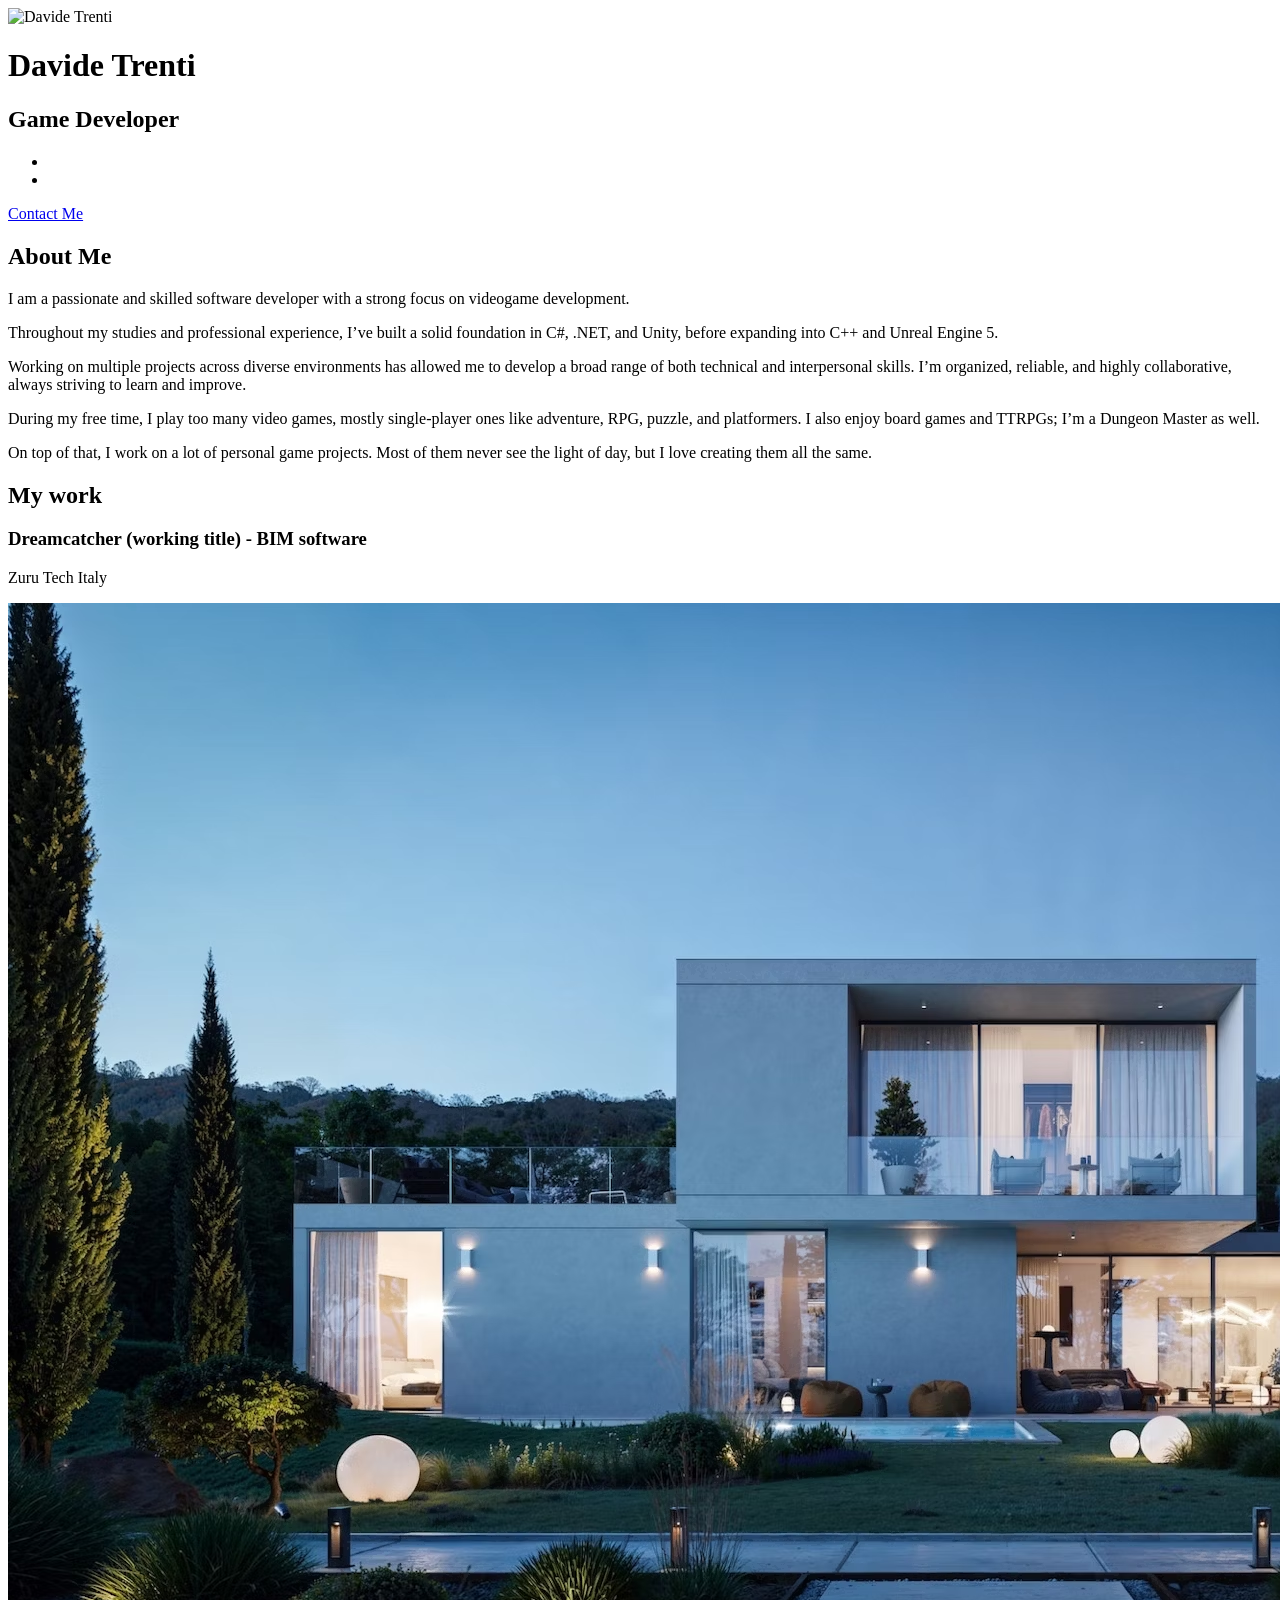
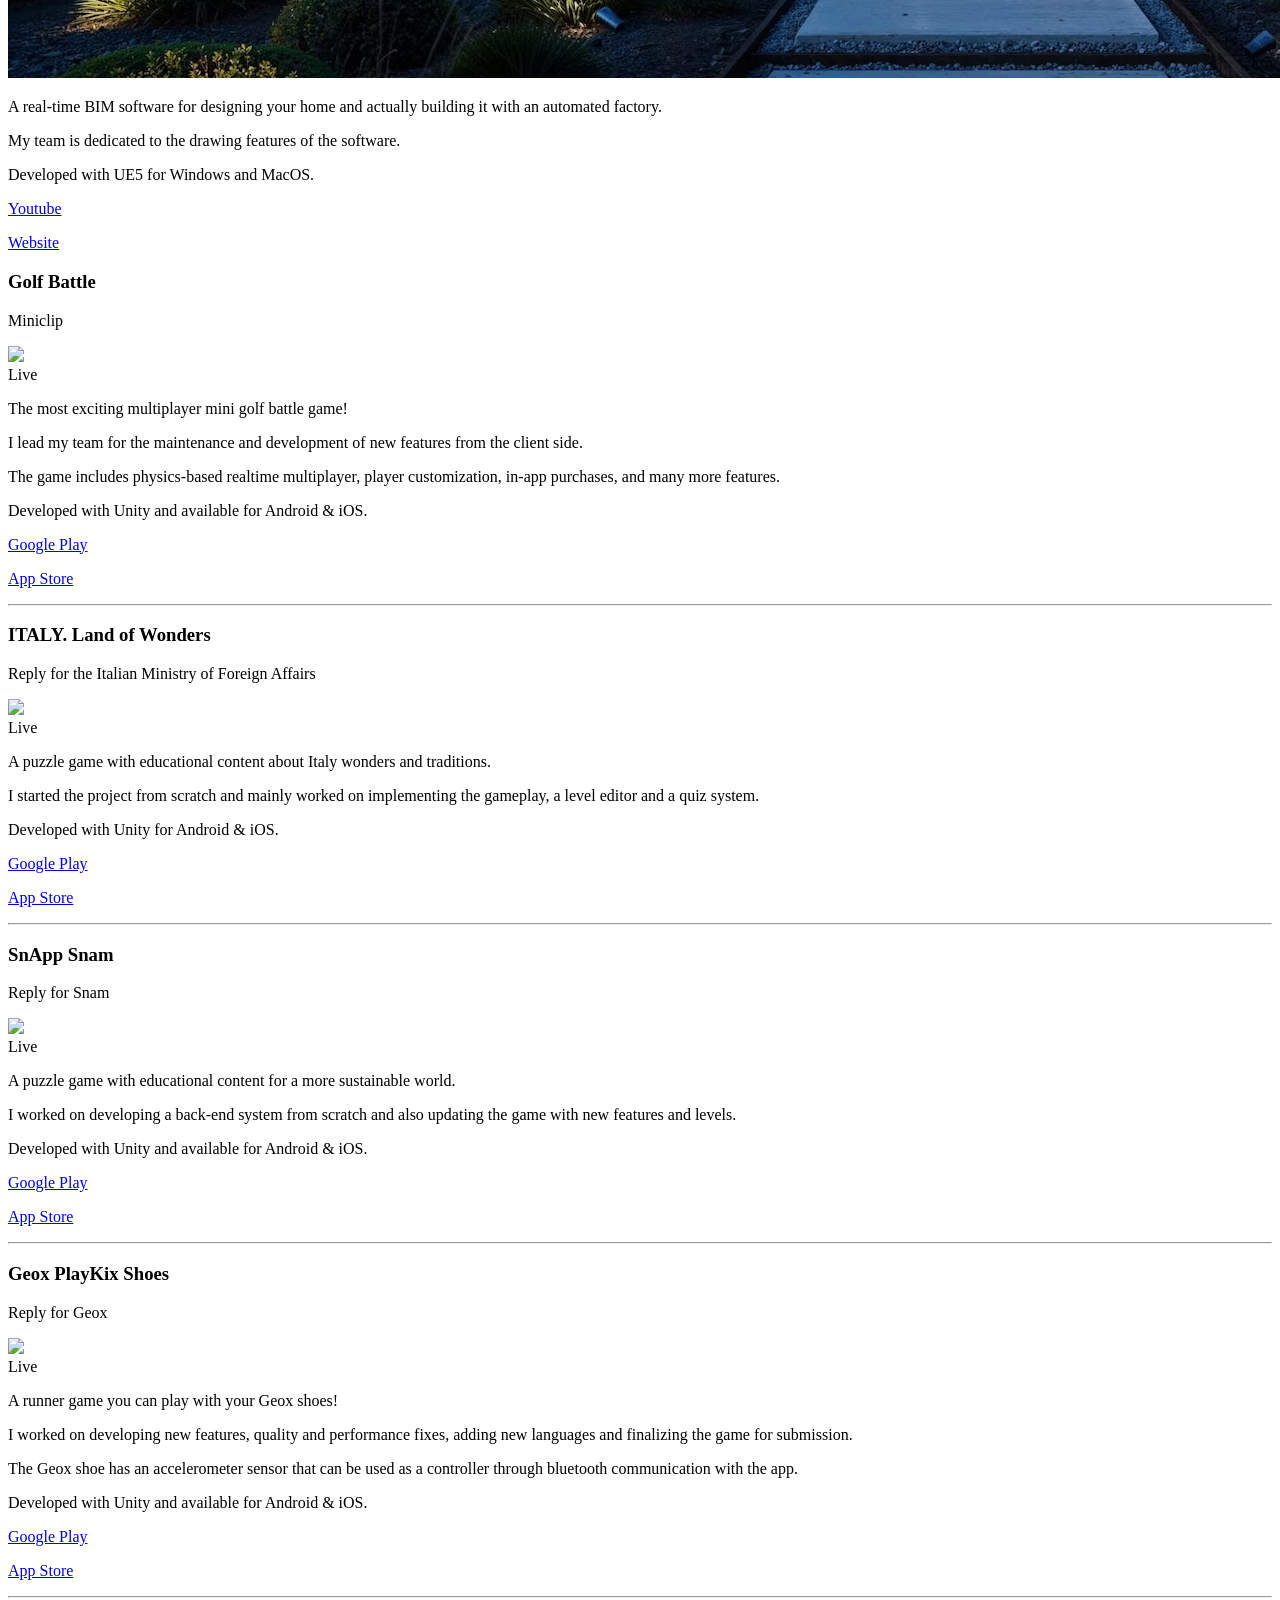
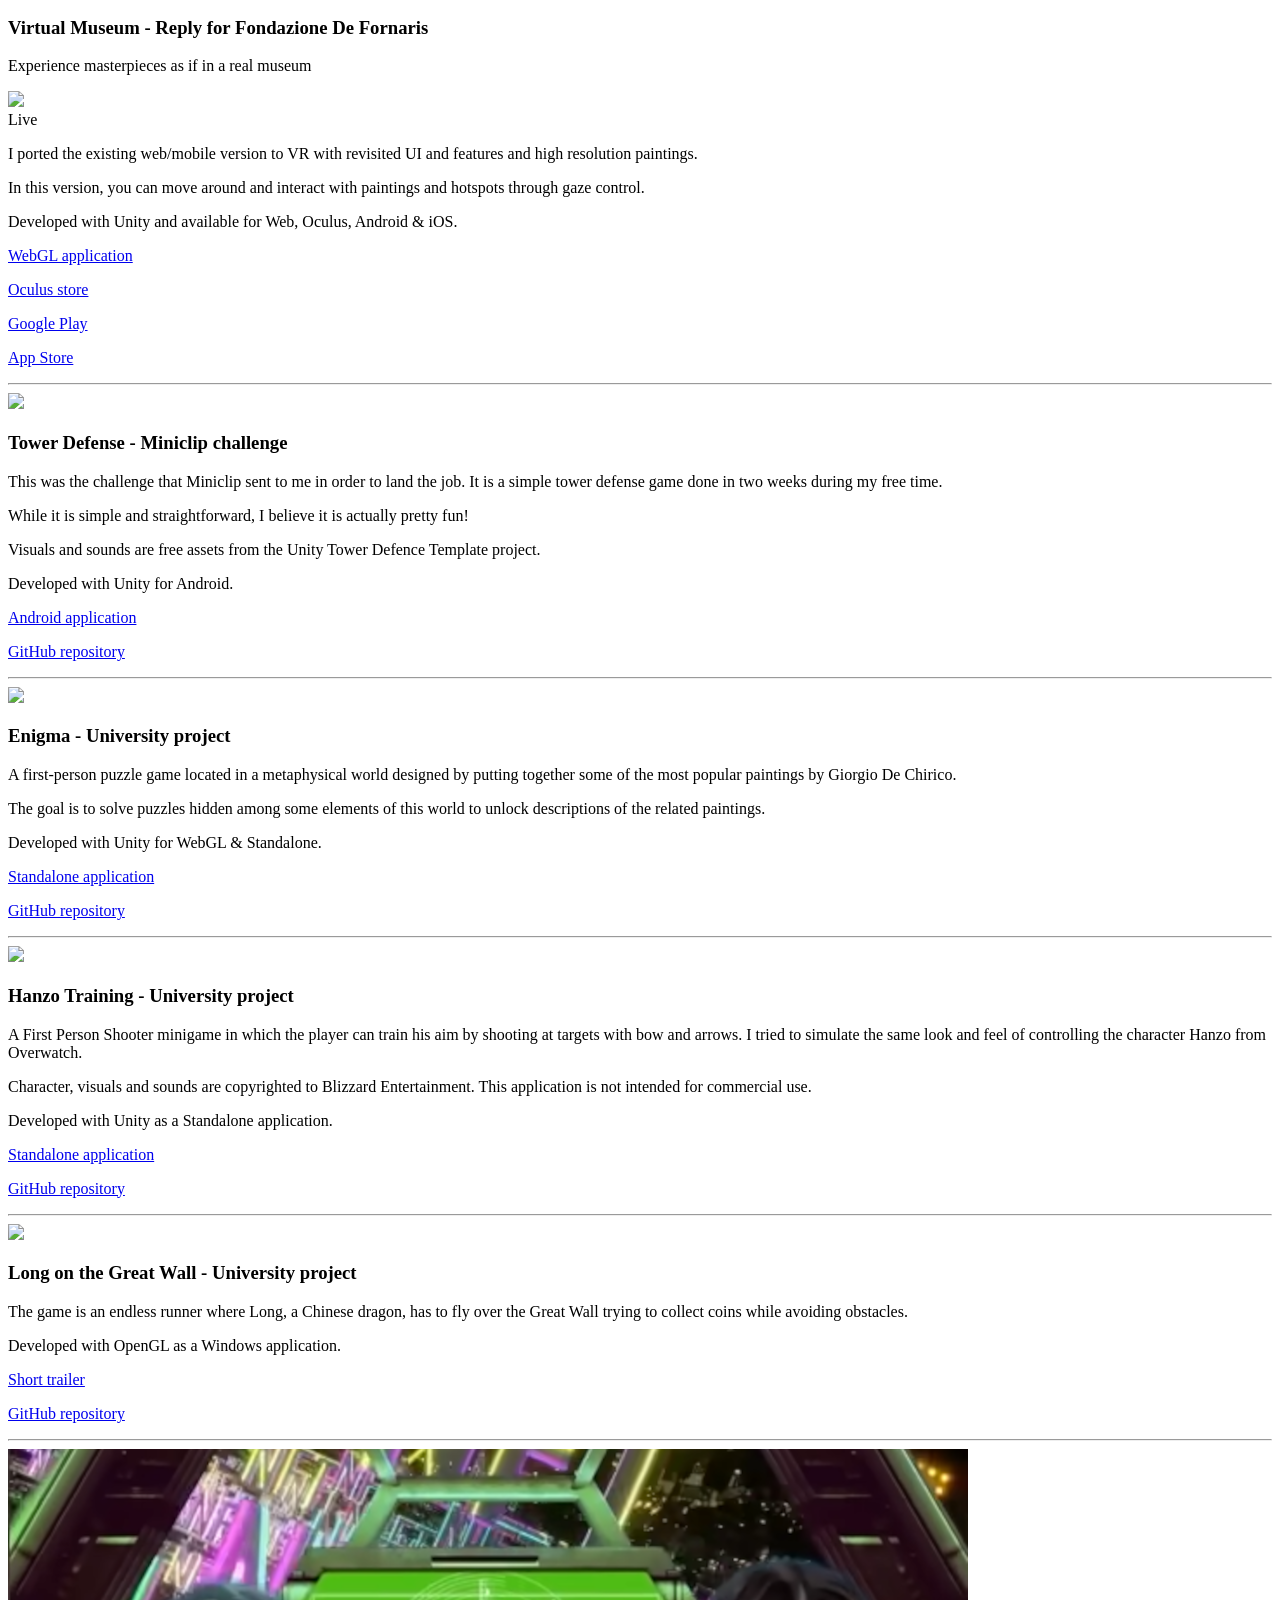
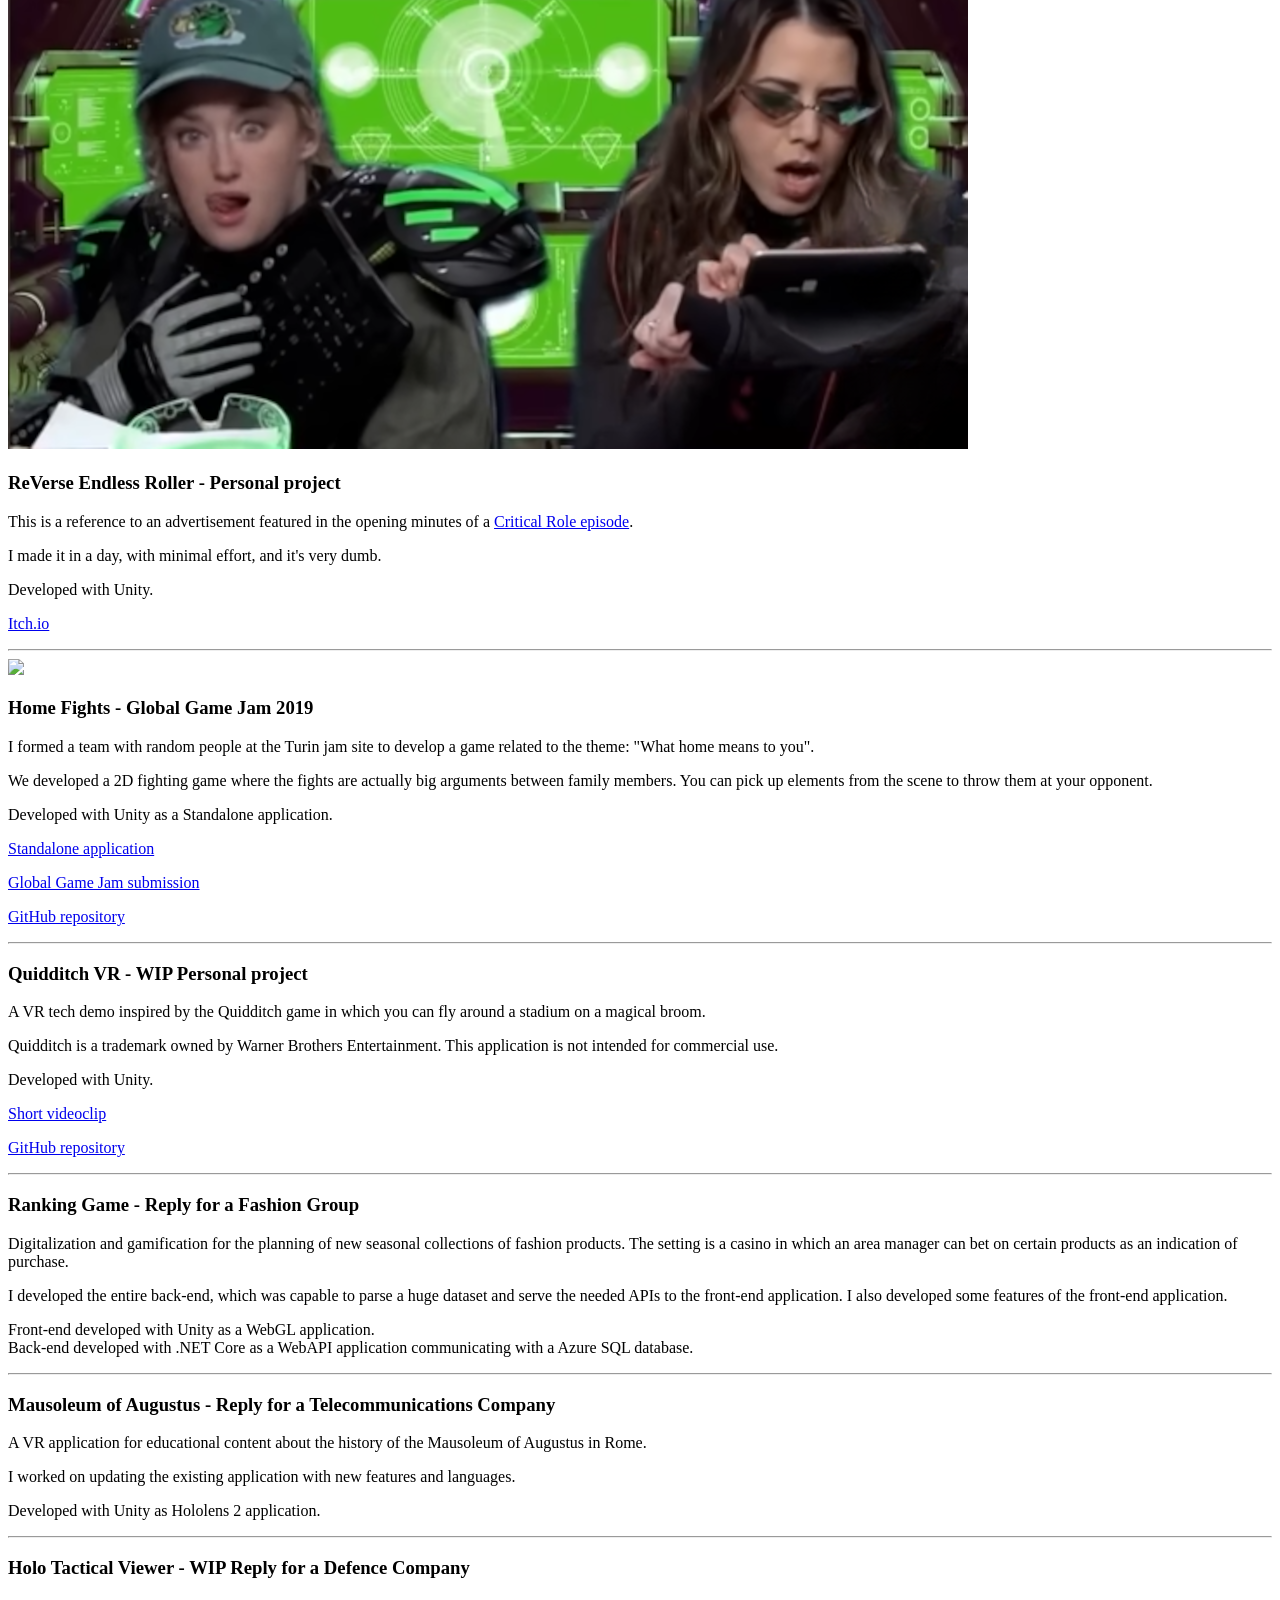
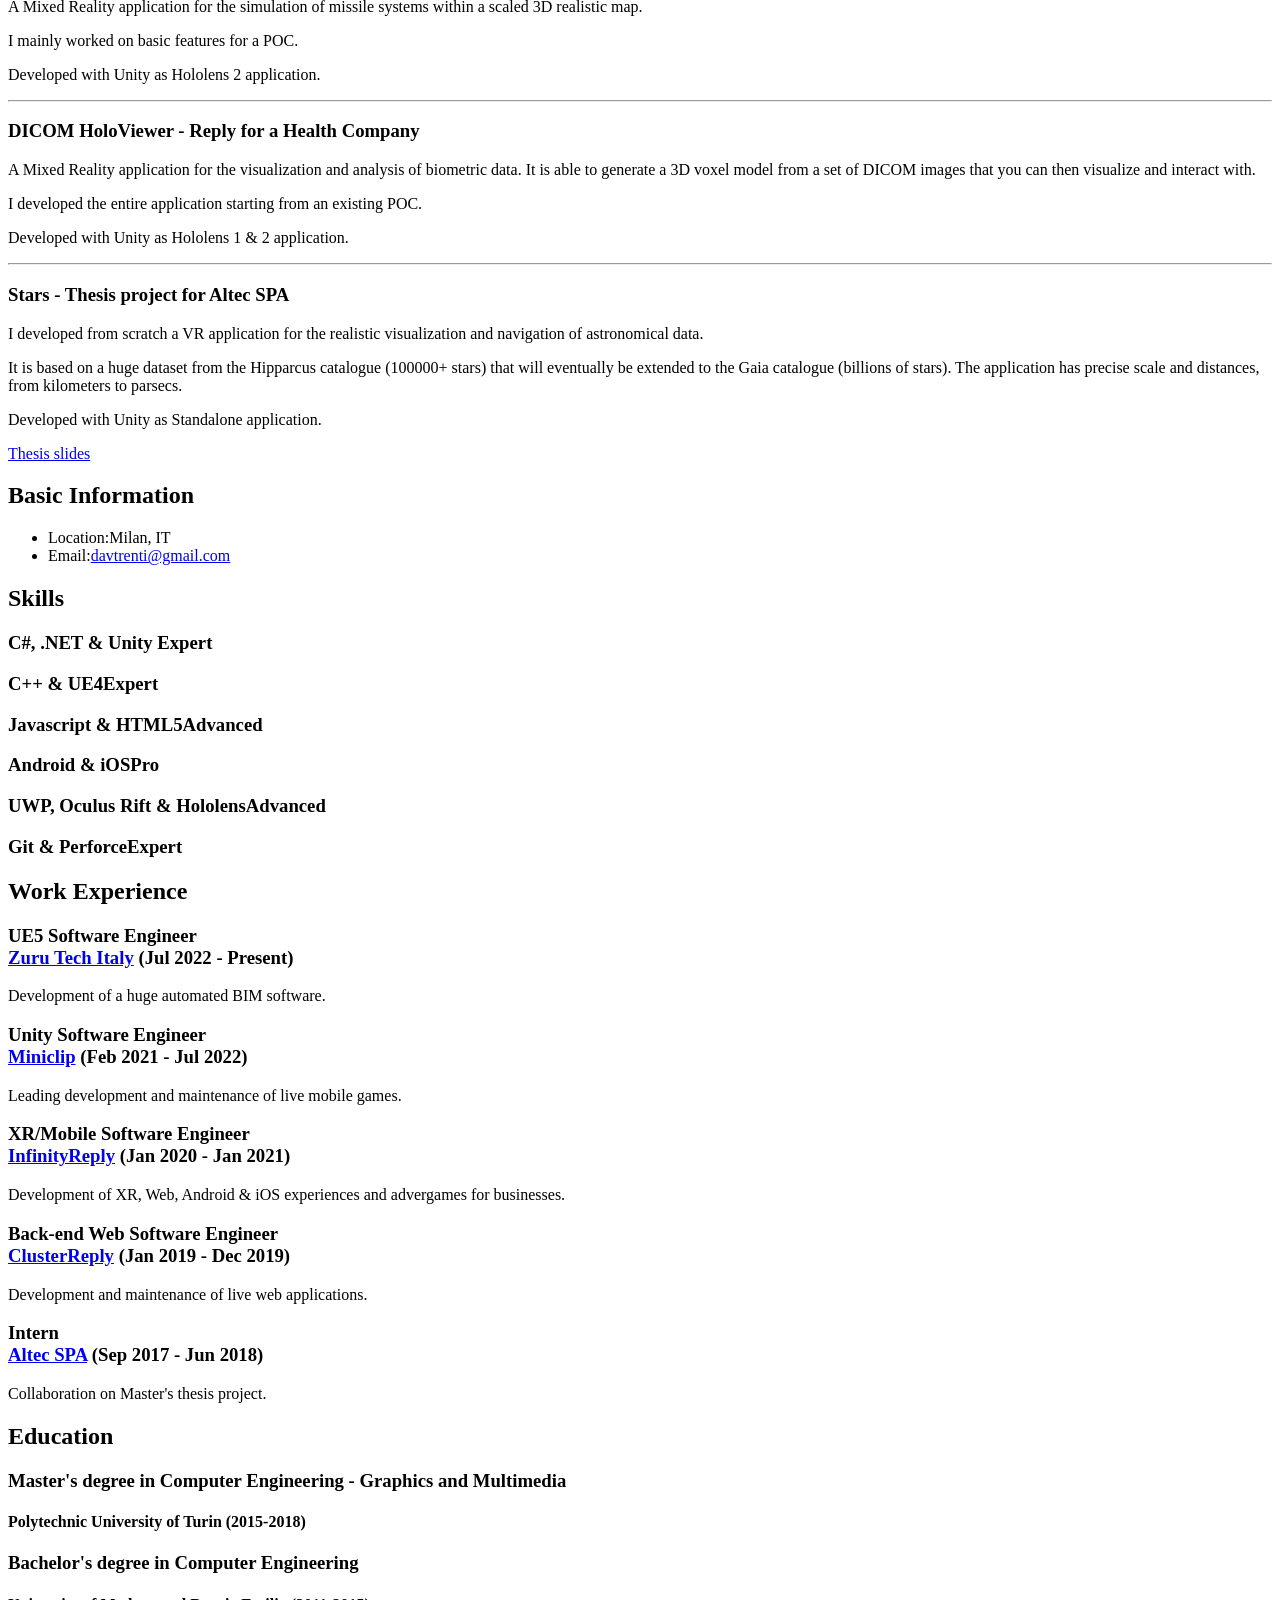
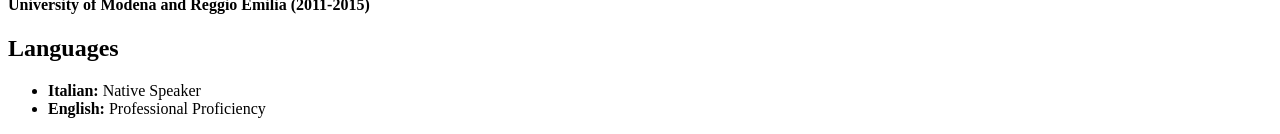
==== index.html @ 4ad722c2 "Update" ====
<!DOCTYPE html>
<!--[if IE 8]> <html lang="en" class="ie8"> <![endif]-->
<!--[if IE 9]> <html lang="en" class="ie9"> <![endif]-->
<!--[if !IE]><!-->
<html lang="en">
<!--<![endif]-->

<head>
    <title>Trenti Davide</title>
    <!-- Meta -->
    <meta charset="utf-8">
    <meta http-equiv="X-UA-Compatible" content="IE=edge">
    <meta name="viewport" content="width=device-width, initial-scale=1.0">
    <meta name="description" content="Trenti Davide">
    <meta name="author" content="Trenti Davide">
    <link rel="shortcut icon" href="favicon.ico">
    <link href='http://fonts.googleapis.com/css?family=Lato:300,400,300italic,400italic' rel='stylesheet'
        type='text/css'>
    <link href='http://fonts.googleapis.com/css?family=Montserrat:400,700' rel='stylesheet' type='text/css'>
    <!-- Global CSS -->
    <link rel="stylesheet" href="assets/plugins/bootstrap/css/bootstrap.min.css">
    <!-- Plugins CSS -->
    <link rel="stylesheet" href="assets/plugins/font-awesome/css/font-awesome.css">
    <!-- github acitivity css -->
    <link rel="stylesheet" href="http://cdnjs.cloudflare.com/ajax/libs/octicons/2.0.2/octicons.min.css">
    <link rel="stylesheet" href="http://caseyscarborough.github.io/github-activity/github-activity-0.1.0.min.css">

    <!-- Theme CSS -->
    <link id="theme-style" rel="stylesheet" href="assets/css/styles.css">
    <!-- HTML5 shim and Respond.js IE8 support of HTML5 elements and media queries -->
    <!--[if lt IE 9]>
      <script src="https://oss.maxcdn.com/libs/html5shiv/3.7.0/html5shiv.js"></script>
      <script src="https://oss.maxcdn.com/libs/respond.js/1.4.2/respond.min.js"></script>
    <![endif]-->

</head>

<body>
    <!-- ******HEADER****** -->
    <header class="header">
        <div class="container">
            <img class="profile-image img-responsive pull-left" src="assets/images/profile.png" alt="Davide Trenti" />
            <div class="profile-content pull-left">
                <h1 class="name">Davide Trenti</h1>
                <h2 class="desc">Game Developer</h2>
                <ul class="social list-inline">
                    <li><a href="https://www.linkedin.com/in/davide-trenti-202668138/"><i
                                class="fa fa-linkedin"></i></a></li>
                    <li><a href="https://github.com/Thirtiez"><i class="fa fa-github-alt"></i></a></li>
                </ul>
            </div>
            <!--//profile-->
            <a class="btn btn-cta-primary pull-right" href="mailto:davtrenti@gmail.com" target="_blank"><i
                    class="fa fa-paper-plane"></i> Contact Me</a>
        </div>
        <!--//container-->
    </header>
    <!--//header-->

    <div class="container sections-wrapper">
        <div class="row">
            <div class="primary col-md-8 col-sm-12 col-xs-12">
                <section class="about section">
                    <div class="section-inner">
                        <h2 class="heading">About Me</h2>
                        <div class="content">
                            <p>
								I am a passionate and skilled software developer with a strong focus on videogame development.
                            </p>
								Throughout my studies and professional experience, I’ve built a solid foundation in C#, .NET, and Unity, before expanding into C++ and Unreal Engine 5.
                            <p>
								Working on multiple projects across diverse environments has allowed me to develop a broad range of both technical and interpersonal skills. I’m organized, reliable, and highly collaborative, always striving to learn and improve.
                            </p>
                            <p>
								During my free time, I play too many video games, mostly single-player ones like adventure, RPG, puzzle, and platformers. I also enjoy board games and TTRPGs; I’m a Dungeon Master as well.
							</p>	
								On top of that, I work on a lot of personal game projects. Most of them never see the light of day, but I love creating them all the same.
                            </p>
                        </div>
                        <!--//content-->
                    </div>
                    <!--//section-inner-->
                </section>
                <!--//section-->

                <section class="latest section">
                    <div class="section-inner">
                        <h2 class="heading">My work</h2>
                        <div class="content">

                            <div class="item featured text-center">
                                <h3 class="title">Dreamcatcher (working title) - BIM software</h3>
                                <p class="summary">Zuru Tech Italy</p>
                                <div class="featured-image">
                                    <img class="img-responsive" src="assets/images/projects/zuru.avif" />
                                </div>
                                <div class="desc text-left">
									<p>A real-time BIM software for designing your home and actually building it with an automated factory.</p>
                                    <p>My team is dedicated to the drawing features of the software.
                                    </p>
                                    <p>Developed with UE5 for Windows and MacOS.</p>
                                    <p><a class="more-link"
                                            href="https://www.youtube.com/@zuru_tech"
                                            target="_blank"><i class="fa fa-external-link"></i> Youtube</a>
                                    </p>
                                    <p><a class="more-link"
                                            href="https://zuru.tech/"
                                            target="_blank"><i class="fa fa-external-link"></i> Website</a>
                                    </p>
                                </div>
                            </div>

                            <div class="item featured text-center">
                                <h3 class="title">Golf Battle</h3>
                                <p class="summary">Miniclip</p>
                                <div class="featured-image">
                                    <img class="img-responsive" src="assets/images/projects/golfbattle.webp" />
                                    <div class="ribbon">
                                        <div class="text">Live</div>
                                    </div>
                                </div>
                                <div class="desc text-left">
									<p>The most exciting multiplayer mini golf battle game!</p>
                                    <p>I lead my team for the maintenance and development
                                         of new features from the client side.</p>
                                    <p>The game includes physics-based realtime multiplayer, player customization,
                                        in-app purchases, and many more features.
                                    </p>
                                    <p>Developed with Unity and available for Android & iOS.</p>
                                    <p><a class="more-link"
                                            href="https://play.google.com/store/apps/details?id=games.onebutton.golfbattle"
                                            target="_blank"><i class="fa fa-external-link"></i> Google Play</a>
                                    </p>
                                    <p><a class="more-link"
                                            href="https://apps.apple.com/us/app/golf-battle/id1422866002"
                                            target="_blank"><i class="fa fa-external-link"></i> App Store</a>
                                    </p>
                                </div>
                            </div>
							
							<hr class="divider" />

							<div class="item featured text-center">
                                <h3 class="title">ITALY. Land of Wonders</h3>
                                <p class="summary">Reply for the Italian Ministry of Foreign Affairs</p>
                                <div class="featured-image">
                                    <img class="img-responsive" src="assets/images/projects/italylandofwonders.png" />
                                    <div class="ribbon">
                                        <div class="text">Live</div>
                                    </div>
                                </div>
                                <div class="desc text-left">
                                        <p>A puzzle game with educational content about Italy wonders and traditions.</p>
                                        <p>I started the project from scratch and mainly worked on implementing
                                            the gameplay, a level editor and a quiz system.</p>
                                        <p>Developed with Unity for Android & iOS.</p>
                                    <p><a class="more-link"
                                            href="https://play.google.com/store/apps/details?id=it.forge.reply.adlumita"
                                            target="_blank"><i class="fa fa-external-link"></i> Google Play</a>
                                    </p>
                                    <p><a class="more-link"
                                            href="https://apps.apple.com/us/app/italy-land-of-wonders/id1574720935"
                                            target="_blank"><i class="fa fa-external-link"></i> App Store</a>
                                    </p>
                                </div>
                            </div>

                            <hr class="divider" />

                            <div class="item featured text-center">
                                <h3 class="title">SnApp Snam</h3>
                                <p class="summary">Reply for Snam</p>
                                <div class="featured-image">
                                    <img class="img-responsive" src="assets/images/projects/snappsnam.webp" />
                                    <div class="ribbon">
                                        <div class="text">Live</div>
                                    </div>
                                </div>
                                <div class="desc text-left">
									<p>A puzzle game with educational content for a more sustainable world.</p>
                                    <p>I worked on developing a back-end system from scratch and also updating the game
                                        with new features and levels.</p>
                                    <p>Developed with Unity and available for Android & iOS.</p>
                                    <p><a class="more-link"
                                            href="https://play.google.com/store/apps/details?id=it.snam.pipelinegame"
                                            target="_blank"><i class="fa fa-external-link"></i> Google Play</a>
                                    </p>
                                    <p><a class="more-link" href="https://apps.apple.com/it/app/snapp-snam/id1481327270"
                                            target="_blank"><i class="fa fa-external-link"></i> App Store</a>
                                    </p>
                                </div>
                            </div>

                            <hr class="divider" />

                            <div class="item featured text-center">
                                <h3 class="title">Geox PlayKix Shoes</h3>
                                <p class="summary">Reply for Geox</p>
                                <div class="featured-image">
                                    <img class="img-responsive" src="assets/images/projects/geoxplaykix.jpg" />
                                    <div class="ribbon">
                                        <div class="text">Live</div>
                                    </div>
                                </div>
                                <div class="desc text-left">
									<p>A runner game you can play with your Geox shoes!</p>
                                    <p>I worked on developing new features, quality and performance fixes, adding new
                                        languages and finalizing the game for submission.</p>
                                    <p>The Geox shoe has an accelerometer sensor that can be used as a controller
                                        through bluetooth communication with the app.</p>
                                    <p>Developed with Unity and available for Android & iOS.</p>
                                    <p><a class="more-link"
                                            href="https://play.google.com/store/apps/details?id=com.geox.playkix"
                                            target="_blank"><i class="fa fa-external-link"></i> Google Play</a>
                                    </p>
                                    <p><a class="more-link"
                                            href="https://apps.apple.com/us/app/geox-playkix-shoes/id1525903776"
                                            target="_blank"><i class="fa fa-external-link"></i> App Store</a>
                                    </p>
                                </div>
                            </div>

                            <hr class="divider" />

                            <div class="item featured text-center">
                                <h3 class="title">Virtual Museum - Reply for Fondazione De Fornaris</h3>
                                <p class="summary">Experience masterpieces as if in a real museum
                                </p>
                                <div class="featured-image">
                                    <img class="img-responsive" src="assets/images/projects/museovirtuale.webp" />
                                    <div class="ribbon">
                                        <div class="text">Live</div>
                                    </div>
                                </div>
                                <div class="desc text-left">
                                    <p>I ported the existing web/mobile version to VR with revisited UI and features and
                                        high resolution paintings.</p>
                                    <p>In this version, you can move around and interact with paintings and hotspots
                                        through gaze control.</p>
                                    <p>Developed with Unity and available for Web, Oculus, Android & iOS.</p>
                                    <p><a class="more-link" href="https://www.ilmuseochenonce.com/indexWeb.html"
                                            target="_blank"><i class="fa fa-external-link"></i> WebGL application</a>
                                    </p>
                                    <p><a class="more-link"
                                            href="https://www.oculus.com/experiences/rift/3926465470728547/"
                                            target="_blank"><i class="fa fa-external-link"></i> Oculus store</a>
                                    </p>
                                    <p><a class="more-link"
                                            href="https://play.google.com/store/apps/details?id=org.defornaris.museovirtuale"
                                            target="_blank"><i class="fa fa-external-link"></i> Google Play</a>
                                    </p>
                                    <p><a class="more-link"
                                            href="https://apps.apple.com/us/app/museo-virtuale-de-fornaris/id1529577691"
                                            target="_blank"><i class="fa fa-external-link"></i> App Store</a>
                                    </p>
                                </div>
                            </div>

                            <hr class="divider" />

                            <div class="item row">
                                <div class="desc col-md-4 col-sm-4 col-xs-2">
                                    <img class="img-responsive" src="assets/images/projects/towerdefense.png" />
                                </div>
                                <div class="desc col-md-8 col-sm-8 col-xs-10">
                                    <h3 class="title">Tower Defense - Miniclip challenge</h3>
                                    <p>This was the challenge that Miniclip sent to me in order to land the job. It is a
                                        simple tower defense game done in two weeks during my free time.</p>
                                    <p>While it is simple and straightforward, I believe it is actually pretty fun!</p>
                                    <p>Visuals and sounds are free assets from the Unity Tower Defence Template
                                        project.</p>
                                    <p></p>Developed with Unity for Android.</p>
                                    <p><a class="more-link"
                                            href="https://drive.google.com/file/d/1QlFfdX9lH0cwmpRYw2IzCm0hV5Twh35L/view?usp=sharing"
                                            target="_blank"><i class="fa fa-external-link"></i> Android
                                            application</a></p>
                                    <p><a class="more-link" href="https://github.com/Thirtiez/MiniclipTowerDefense"
                                            target="_blank"><i class="fa fa-external-link"></i> GitHub repository</a>
                                    </p>
                                </div>
                            </div>

                            <hr class="divider" />

                            <div class="item row">
                                <div class="desc col-md-4 col-sm-4 col-xs-2">
                                    <img class="img-responsive" src="assets/images/projects/enigma.png" />
                                </div>
                                <div class="desc col-md-8 col-sm-8 col-xs-10">
                                    <h3 class="title">Enigma - University project</h3>
                                    <p>A first-person puzzle game located in a metaphysical world designed by putting
                                        together some of the most popular paintings by Giorgio De Chirico.</p>
                                    <p>The goal is to solve puzzles hidden among some elements of this world to unlock
                                        descriptions of the related paintings.</p>

                                    <p></p>Developed with Unity for WebGL & Standalone.</p>
                                    <p><a class="more-link"
                                            href="https://drive.google.com/file/d/1znuaWDH58cgoTwbAhbtpegxBP1iM7j2R/view?usp=sharing"
                                            target="_blank"><i class="fa fa-external-link"></i> Standalone
                                            application</a></p>
                                    <p><a class="more-link" href="https://github.com/Thirtiez/Enigma" target="_blank"><i
                                                class="fa fa-external-link"></i> GitHub repository</a></p>
                                </div>
                            </div>

                            <hr class="divider" />

                            <div class="item row">
                                <div class="desc col-md-4 col-sm-4 col-xs-2">
                                    <img class="img-responsive" src="assets/images/projects/hanzotraining.png" />
                                </div>
                                <div class="desc col-md-8 col-sm-8 col-xs-10">
                                    <h3 class="title">Hanzo Training - University project</h3>
                                    <p>A First Person Shooter minigame in which the player can train his aim by shooting
                                        at targets with bow and arrows. I tried to simulate the same look and feel of
                                        controlling the character Hanzo from Overwatch.</p>
                                    <p>Character, visuals and sounds are copyrighted to Blizzard Entertainment. This
                                        application is not intended for commercial use.</p>
                                    <p>Developed with Unity as a Standalone application.</p>
                                    <p><a class="more-link"
                                            href="https://drive.google.com/file/d/1TWbIkbrDec5mFMH0Wg7te8TR1YQrQ3rG/view?usp=sharing"
                                            target="_blank"><i class="fa fa-external-link"></i> Standalone
                                            application</a></p>
                                    <p><a class="more-link" href="https://github.com/Thirtiez/HanzoTraining"
                                            target="_blank"><i class="fa fa-external-link"></i> GitHub repository</a>
                                    </p>
                                </div>
                            </div>

                            <hr class="divider" />

                            <div class="item row">
                                <div class="desc col-md-4 col-sm-4 col-xs-2">
                                    <img class="img-responsive" src="assets/images/projects/long.png" />
                                </div>
                                <div class="desc col-md-8 col-sm-8 col-xs-10">
                                    <h3 class="title">Long on the Great Wall - University project</h3>
                                    <p>The game is an endless runner where Long, a Chinese dragon, has to fly over the
                                        Great Wall trying to collect coins while avoiding obstacles.</p>
                                    <p>Developed with OpenGL as a Windows application.</p>
                                    <p><a class="more-link"
                                            href="https://drive.google.com/file/d/1qOzV3RSUeZb4g23mKQ2Wz9iVmHRIBw36/view?usp=sharing"
                                            target="_blank"><i class="fa fa-external-link"></i> Short trailer</a>
                                    </p>
                                    <p><a class="more-link" href="https://github.com/Thirtiez/InformaticaGrafica"
                                            target="_blank"><i class="fa fa-external-link"></i> GitHub repository</a>
                                    </p>
                                </div>
                            </div>

                            <hr class="divider" />

                            <div class="item row">
                                <div class="desc col-md-4 col-sm-4 col-xs-2">
                                    <img class="img-responsive" src="assets/images/projects/reverse.png" />
                                </div>
                                <div class="desc col-md-8 col-sm-8 col-xs-10">
                                    <h3 class="title">ReVerse Endless Roller - Personal project</h3>
                                    <p>This is a reference to an advertisement featured in the opening minutes of a <a href="https://thirties.itch.io/reverse-endless-roller" target="_blank">Critical Role episode</a>. 
                                    <p>I made it in a day, with minimal effort, and it's very dumb. </p>
                                    <p>Developed with Unity.</p>
                                    <p><a class="more-link" href="https://thirties.itch.io/reverse-endless-roller"
                                            target="_blank"><i class="fa fa-external-link"></i> Itch.io</a>
                                    </p>
                                </div>
                            </div>

                            <hr class="divider" />

                            <div class="item row">
                                <div class="desc col-md-4 col-sm-4 col-xs-2">
                                    <img class="img-responsive" src="assets/images/projects/homefights.png" />
                                </div>
                                <div class="desc col-md-8 col-sm-8 col-xs-10">
                                    <h3 class="title">Home Fights - Global Game Jam 2019</h3>
                                    <p>I formed a team with random people at the Turin jam site to develop a game
                                        related to the theme: "What home means to you".</p>
                                    <p>We developed a 2D fighting game where the fights are actually big arguments
                                        between family members. You can pick up elements from the scene to throw
                                        them at your opponent.</p>
                                    <p>Developed with Unity as a Standalone application.</p>
                                    <p><a class="more-link"
                                            href="https://drive.google.com/file/d/1jU6GI7Foj9Vz5q9wxnI3VCXeZBm_QtT3/view?usp=sharing"
                                            target="_blank"><i class="fa fa-external-link"></i> Standalone
                                            application</a></p>
                                    <p><a class="more-link" href="https://globalgamejam.org/2019/games/home-fights-0"
                                            target="_blank"><i class="fa fa-external-link"></i> Global Game Jam
                                            submission</a>
                                    </p>
                                    <p><a class="more-link" href="https://github.com/Thirtiez/Home-Fights"
                                            target="_blank"><i class="fa fa-external-link"></i> GitHub repository</a>
                                    </p>
                                </div>
                            </div>

                            <hr class="divider" />

                            <div class="item row">
                                <div class="desc col-md-12 col-sm-12 col-xs-12">
                                    <div class="item">
                                        <h3 class="title">Quidditch VR - WIP Personal project</h3>
                                        <p>A VR tech demo inspired by the Quidditch game in which you can fly
                                            around a stadium on a magical broom.</p>
                                        <p>Quidditch is a trademark owned by Warner Brothers Entertainment. This
                                            application is not intended for commercial use.</p>
                                        <p>Developed with Unity.</p>
                                        <p><a class="more-link"
                                                href="https://drive.google.com/file/d/109ZiwGsT-thKtsj1nGUviO8m4uqwnhLT/view?usp=sharing"
                                                target="_blank"><i class="fa fa-external-link"></i> Short videoclip</a>
                                        </p>
                                        <p><a class="more-link" href="https://github.com/Thirtiez/QuidditchVR"
                                                target="_blank"><i class="fa fa-external-link"></i> GitHub
                                                repository</a>
                                        </p>
                                    </div>
                                </div>
                            </div>

                            <hr class="divider" />

                            <div class="item row">
                                <div class="desc col-md-12 col-sm-12 col-xs-12">
                                    <div class="item">
                                        <h3 class="title">Ranking Game - Reply for a Fashion Group</h3>
                                        <p>Digitalization and gamification for the planning of new seasonal collections
                                            of fashion products. The setting is a casino in which an area manager
                                            can bet on certain products as an indication of purchase.</p>
                                        <p>I developed the entire back-end, which was capable to parse a huge dataset
                                            and serve the needed APIs to the front-end application. I also developed
                                            some features of the front-end application.</p>
                                        <p>Front-end developed with Unity as a WebGL application.<br>
                                            Back-end developed with .NET Core as a WebAPI application
                                            communicating with a Azure SQL database.</p>
                                    </div>
                                </div>
                            </div>

                            <hr class="divider" />

                            <div class="item row">
                                <div class="desc col-md-12 col-sm-12 col-xs-12">
                                    <div class="item">
                                        <h3 class="title">Mausoleum of Augustus - Reply for a Telecommunications Company
                                        </h3>
                                        <p>A VR application for educational content about the history of the Mausoleum
                                            of Augustus in Rome.</p>
                                        <p>I worked on updating the existing application with new features and
                                            languages.</p>
                                        <p>Developed with Unity as Hololens 2 application.</p>
                                    </div>
                                </div>
                            </div>

                            <hr class="divider" />

                            <div class="item row">
                                <div class="desc col-md-12 col-sm-12 col-xs-12">
                                    <div class="item">
                                        <h3 class="title">Holo Tactical Viewer - WIP Reply for a Defence Company</h3>
                                        <p>A Mixed Reality application for the simulation of missile systems within a
                                            scaled 3D realistic map.</p>
                                        <p>I mainly worked on basic features for a POC.</p>
                                        <p>Developed with Unity as Hololens 2 application.</p>
                                    </div>
                                </div>
                            </div>

                            <hr class="divider" />

                            <div class="item row">
                                <div class="desc col-md-12 col-sm-12 col-xs-12">
                                    <div class="item">
                                        <h3 class="title">DICOM HoloViewer - Reply for a Health Company</h3>
                                        <p>A Mixed Reality application for the visualization and analysis of biometric
                                            data. It is able to generate a 3D voxel model from a set of DICOM images
                                            that you can then visualize and interact with.</p>
                                        <p>I developed the entire application starting from an existing POC.</p>
                                        <p>Developed with Unity as Hololens 1 & 2 application.</p>
                                    </div>
                                </div>
                            </div>

                            <hr class="divider" />

                            <div class="item row">
                                <div class="desc col-md-12 col-sm-12 col-xs-12">
                                    <div class="item">
                                        <h3 class="title">Stars - Thesis project for Altec SPA</h3>
                                        <p>I developed from scratch a VR application for the realistic
                                            visualization and navigation of astronomical data.</p>
                                        <p>It is based on a huge dataset from the Hipparcus catalogue (100000+ stars)
                                            that will eventually be extended to the Gaia catalogue (billions of stars).
                                            The application has precise scale and distances, from kilometers to
                                            parsecs.</p>
                                        <p>Developed with Unity as Standalone application.</p>
                                        <p><a class="more-link"
                                                href="https://docs.google.com/presentation/d/1ff9LQ2AwBAT38Su5offBAuAz2SO3Vt3f7mjjNhpRPis/edit?usp=sharing"
                                                target="_blank"><i class="fa fa-external-link"></i>Thesis slides</a>
                                        </p>
                                    </div>
                                </div>
                            </div>

                        </div>
                        <!--//content-->
                    </div>
                    <!--//section-inner-->
                </section>
                <!--//section-->

                <section class="projects section">

                    <!--//section-inner-->
                </section>
                <!--//section-->


            </div>
            <!--//primary-->

            <div class="secondary col-md-4 col-sm-12 col-xs-12">
                <aside class="info aside section">
                    <div class="section-inner">
                        <h2 class="heading sr-only">Basic Information</h2>
                        <div class="content">
                            <ul class="list-unstyled">
                                <li><i class="fa fa-map-marker"></i><span class="sr-only">Location:</span>Milan, IT</li>
                                <li><i class="fa fa-envelope-o"></i><span class="sr-only">Email:</span><a
                                        href="#">davtrenti@gmail.com</a></li>
                            </ul>
                        </div>
                        <!--//content-->
                    </div>
                    <!--//section-inner-->
                </aside>
                <!--//aside-->

                <aside class="skills aside section">
                    <div class="section-inner">
                        <h2 class="heading">Skills</h2>
                        <div class="content">
                            <div class="skillset">

                                <div class="item">
                                    <h3 class="level-title">C#, .NET &amp; Unity <span class="level-label">Expert</span>
                                    </h3>
                                    <div class="level-bar">
                                        <div class="level-bar-inner" data-level="95%">
                                        </div>
                                    </div>
                                    <!--//level-bar-->
                                </div>
                                <!--//item-->

                                <div class="item">
                                    <h3 class="level-title">C++ &amp; UE4<span class="level-label">Expert</span></h3>
                                    <div class="level-bar">
                                        <div class="level-bar-inner" data-level="95%">
                                        </div>
                                    </div>
                                    <!--//level-bar-->
                                </div>
                                <!--//item-->

                                <div class="item">
                                    <h3 class="level-title">Javascript &amp; HTML5<span
                                            class="level-label">Advanced</span></h3>
                                    <div class="level-bar">
                                        <div class="level-bar-inner" data-level="65%">
                                        </div>
                                    </div>
                                    <!--//level-bar-->
                                </div>
                                <!--//item-->

                                <div class="item">
                                    <h3 class="level-title">Android &amp; iOS<span class="level-label">Pro</span></h3>
                                    <div class="level-bar">
                                        <div class="level-bar-inner" data-level="80%">
                                        </div>
                                    </div>
                                    <!--//level-bar-->
                                </div>
                                <!--//item-->

                                <div class="item">
                                    <h3 class="level-title">UWP, Oculus Rift &amp; Hololens<span
                                            class="level-label">Advanced</span></h3>
                                    <div class="level-bar">
                                        <div class="level-bar-inner" data-level="65%">
                                        </div>
                                    </div>
                                    <!--//level-bar-->
                                </div>
                                <!--//item-->

                                <div class="item">
                                    <h3 class="level-title">Git &amp; Perforce<span class="level-label">Expert</span>
                                    </h3>
                                    <div class="level-bar">
                                        <div class="level-bar-inner" data-level="95%">
                                        </div>
                                    </div>
                                    <!--//level-bar-->
                                </div>
                                <!--//item-->

                            </div>
                        </div>
                        <!--//content-->
                    </div>
                    <!--//section-inner-->
                </aside>
                <!--//section-->

                <aside class="experience section">
                    <div class="section-inner">
                        <h2 class="heading">Work Experience</h2>
                        <div class="content">
						    <div class="item">
                                <h3 class="title">UE5 Software Engineer<br><span class="place"><a
                                            href="https://zuru.tech/">Zuru Tech Italy</a></span> <span class="year">(Jul
                                        2022 - Present)</span></h3>
                                <p>Development of a huge automated BIM software.</p>
							</div>
                            <!--//item-->
                            <div class="item">
                                <h3 class="title">Unity Software Engineer<br><span class="place"><a
                                            href="https://www.miniclip.com/">Miniclip</a></span> <span class="year">(Feb
                                        2021 - Jul 2022)</span></h3>
                                <p>Leading development and maintenance of live mobile games.</p>
                            </div>
                            <!--//item-->
                            <div class="item">
                                <h3 class="title">XR/Mobile Software Engineer<br><span class="place"><a
                                            href="https://www.reply.com/infinity-reply/">InfinityReply</a></span> <span
                                        class="year">(Jan 2020 - Jan 2021)</span></h3>
                                <p>Development of XR, Web, Android & iOS experiences and advergames for businesses.</p>
                            </div>
                            <!--//item-->
                            <div class="item">
                                <h3 class="title">Back-end Web Software Engineer<br><span class="place"><a
                                            href="https://www.reply.com/cluster-reply/">ClusterReply</a></span> <span
                                        class="year">(Jan 2019 - Dec 2019)</span></h3>
                                <p>Development and maintenance of live web applications.</p>
                            </div>
                            <!--//item-->
                            <div class="item">
                                <h3 class="title">Intern<br><span class="place"><a
                                            href="https://www.altecspace.it/en/">Altec SPA</a></span> <span
                                        class="year">(Sep 2017 - Jun 2018)</span></h3>
                                <p>Collaboration on Master's thesis project.</p>
                            </div>
                            <!--//item-->
                        </div>
                        <!--//content-->
                    </div>
                    <!--//section-inner-->
                </aside>
                <!--//section-->

                <aside class="education aside section">
                    <div class="section-inner">
                        <h2 class="heading">Education</h2>
                        <div class="content">
                            <div class="item">
                                <h3 class="title"><i class="fa fa-graduation-cap"></i> Master's degree in Computer
                                    Engineering - Graphics and Multimedia</h3>
                                <h4 class="university">Polytechnic University of Turin <span
                                        class="year">(2015-2018)</span></h4>
                            </div>
                            <!--//item-->
                            <div class="item">
                                <h3 class="title"><i class="fa fa-graduation-cap"></i> Bachelor's degree in Computer
                                    Engineering</h3>
                                <h4 class="university">University of Modena and Reggio Emilia <span
                                        class="year">(2011-2015)</span></h4>
                            </div>
                            <!--//item-->
                        </div>
                        <!--//content-->
                    </div>
                    <!--//section-inner-->
                </aside>

                <!--//section-->
                <aside class="languages aside section">
                    <div class="section-inner">
                        <h2 class="heading">Languages</h2>
                        <div class="content">
                            <ul class="list-unstyled">
                                <li class="item">
                                    <span class="title"><strong>Italian:</strong></span>
                                    <span class="level">Native Speaker <br class="visible-xs" /><i
                                            class="fa fa-star"></i> <i class="fa fa-star"></i> <i
                                            class="fa fa-star"></i> <i class="fa fa-star"></i> <i
                                            class="fa fa-star"></i> </span>
                                </li>
                                <!--//item-->
                                <li class="item">
                                    <span class="title"><strong>English:</strong></span>
                                    <span class="level">Professional Proficiency <br class="visible-sm visible-xs" /><i
                                            class="fa fa-star"></i> <i class="fa fa-star"></i> <i
                                            class="fa fa-star"></i> <i class="fa fa-star"></i></span>
                                </li>
                                <!--//item-->
                            </ul>
                        </div>
                        <!--//content-->
                    </div>
                    <!--//section-inner-->
                </aside>
                <!--//section-->
            </div>
            <!--//secondary-->
        </div>
        <!--//row-->
    </div>
    <!--//masonry-->

    <!-- Javascript -->
    <script type="text/javascript" src="assets/plugins/jquery-1.11.1.min.js"></script>
    <script type="text/javascript" src="assets/plugins/jquery-migrate-1.2.1.min.js"></script>
    <script type="text/javascript" src="assets/plugins/bootstrap/js/bootstrap.min.js"></script>
    <script type="text/javascript" src="assets/plugins/jquery-rss/dist/jquery.rss.min.js"></script>
    <!-- github activity plugin -->
    <script type="text/javascript"
        src="http://cdnjs.cloudflare.com/ajax/libs/mustache.js/0.7.2/mustache.min.js"></script>
    <script type="text/javascript"
        src="http://caseyscarborough.github.io/github-activity/github-activity-0.1.0.min.js"></script>
    <!-- custom js -->
    <script type="text/javascript" src="assets/js/main.js"></script>
</body>

</html>
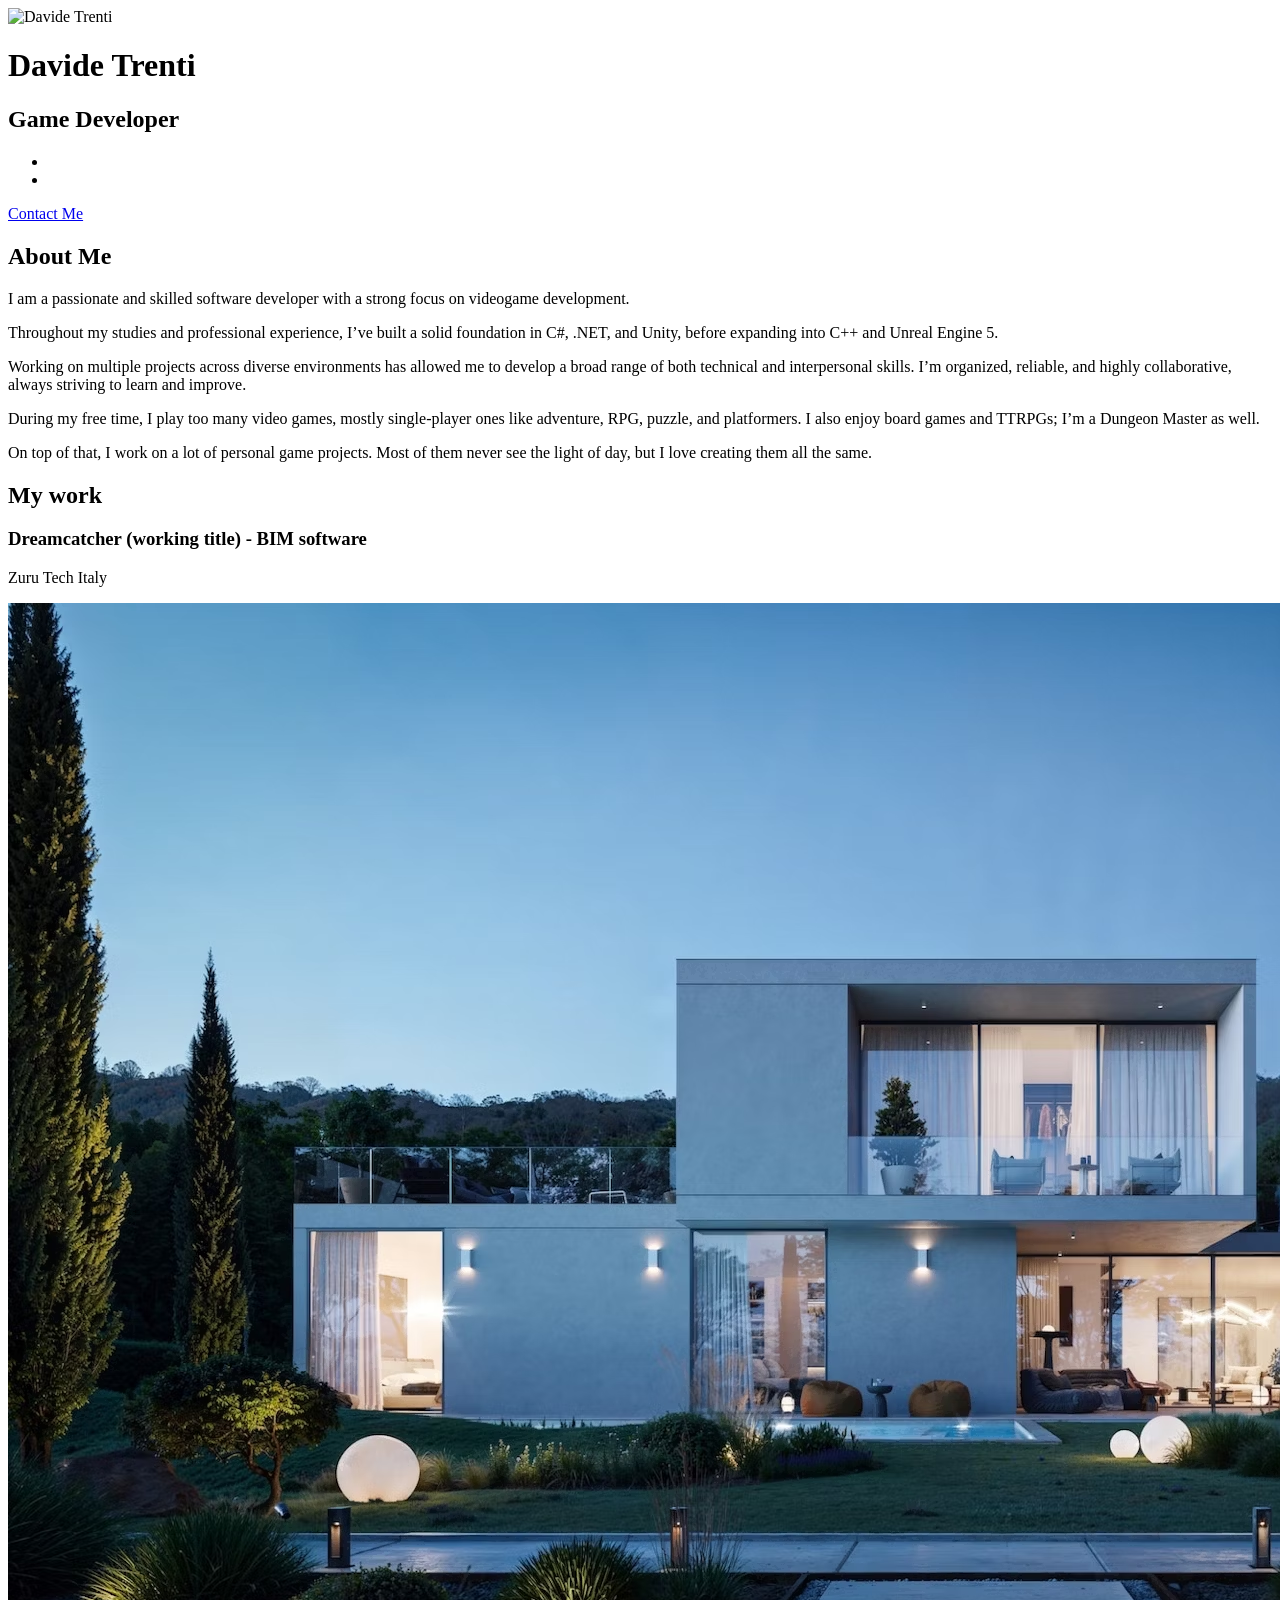
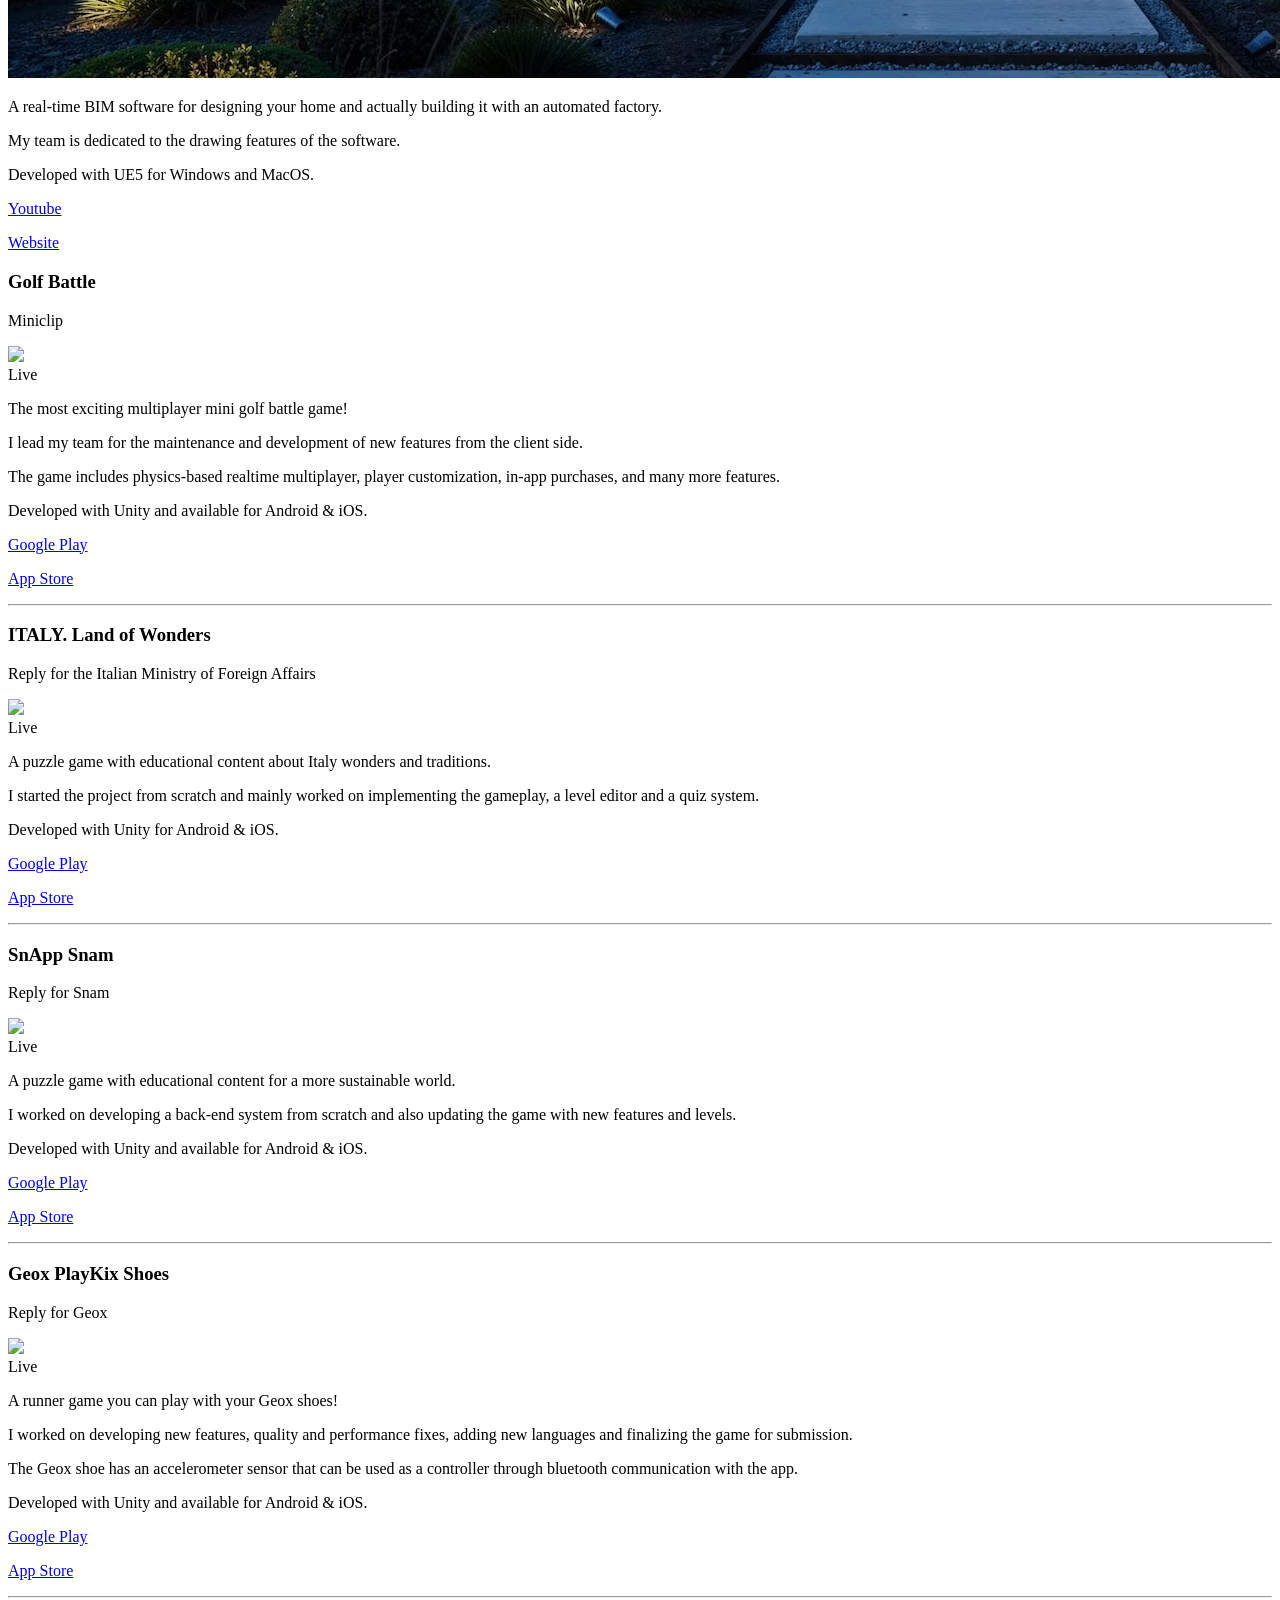
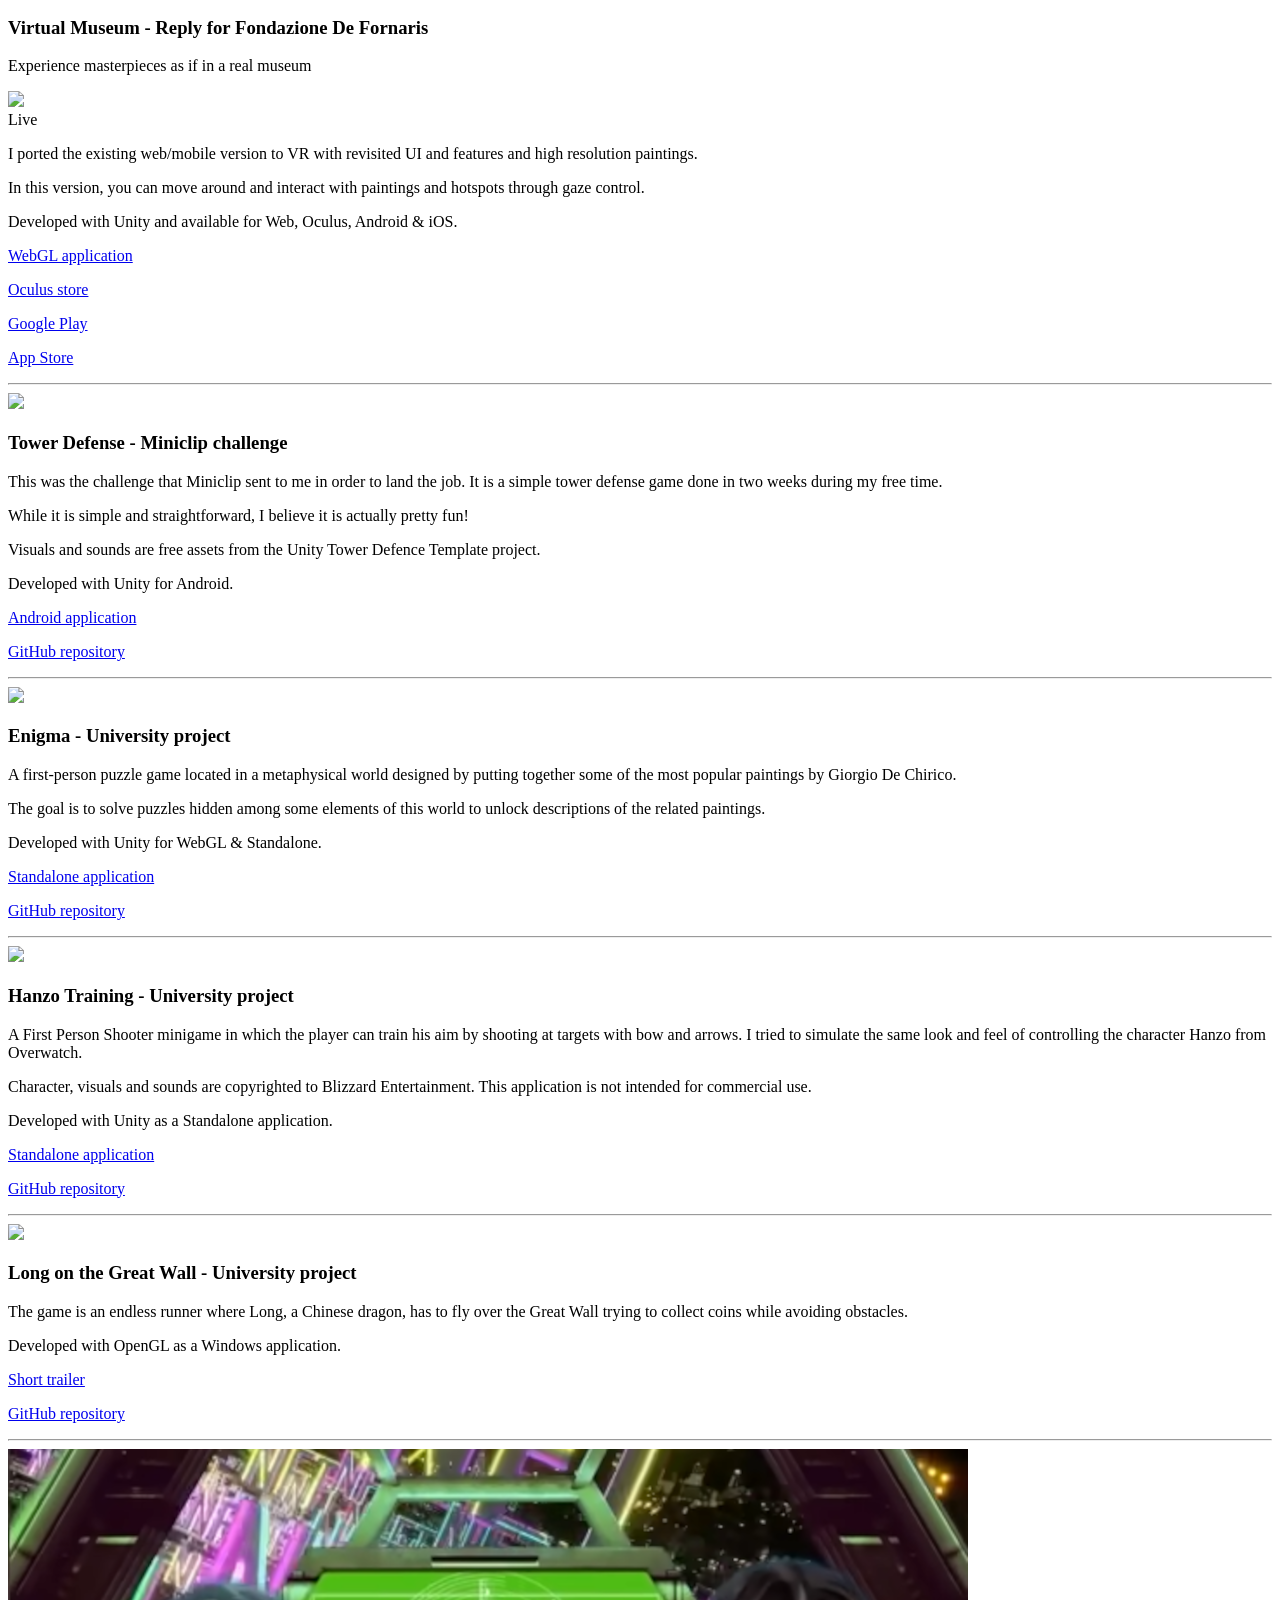
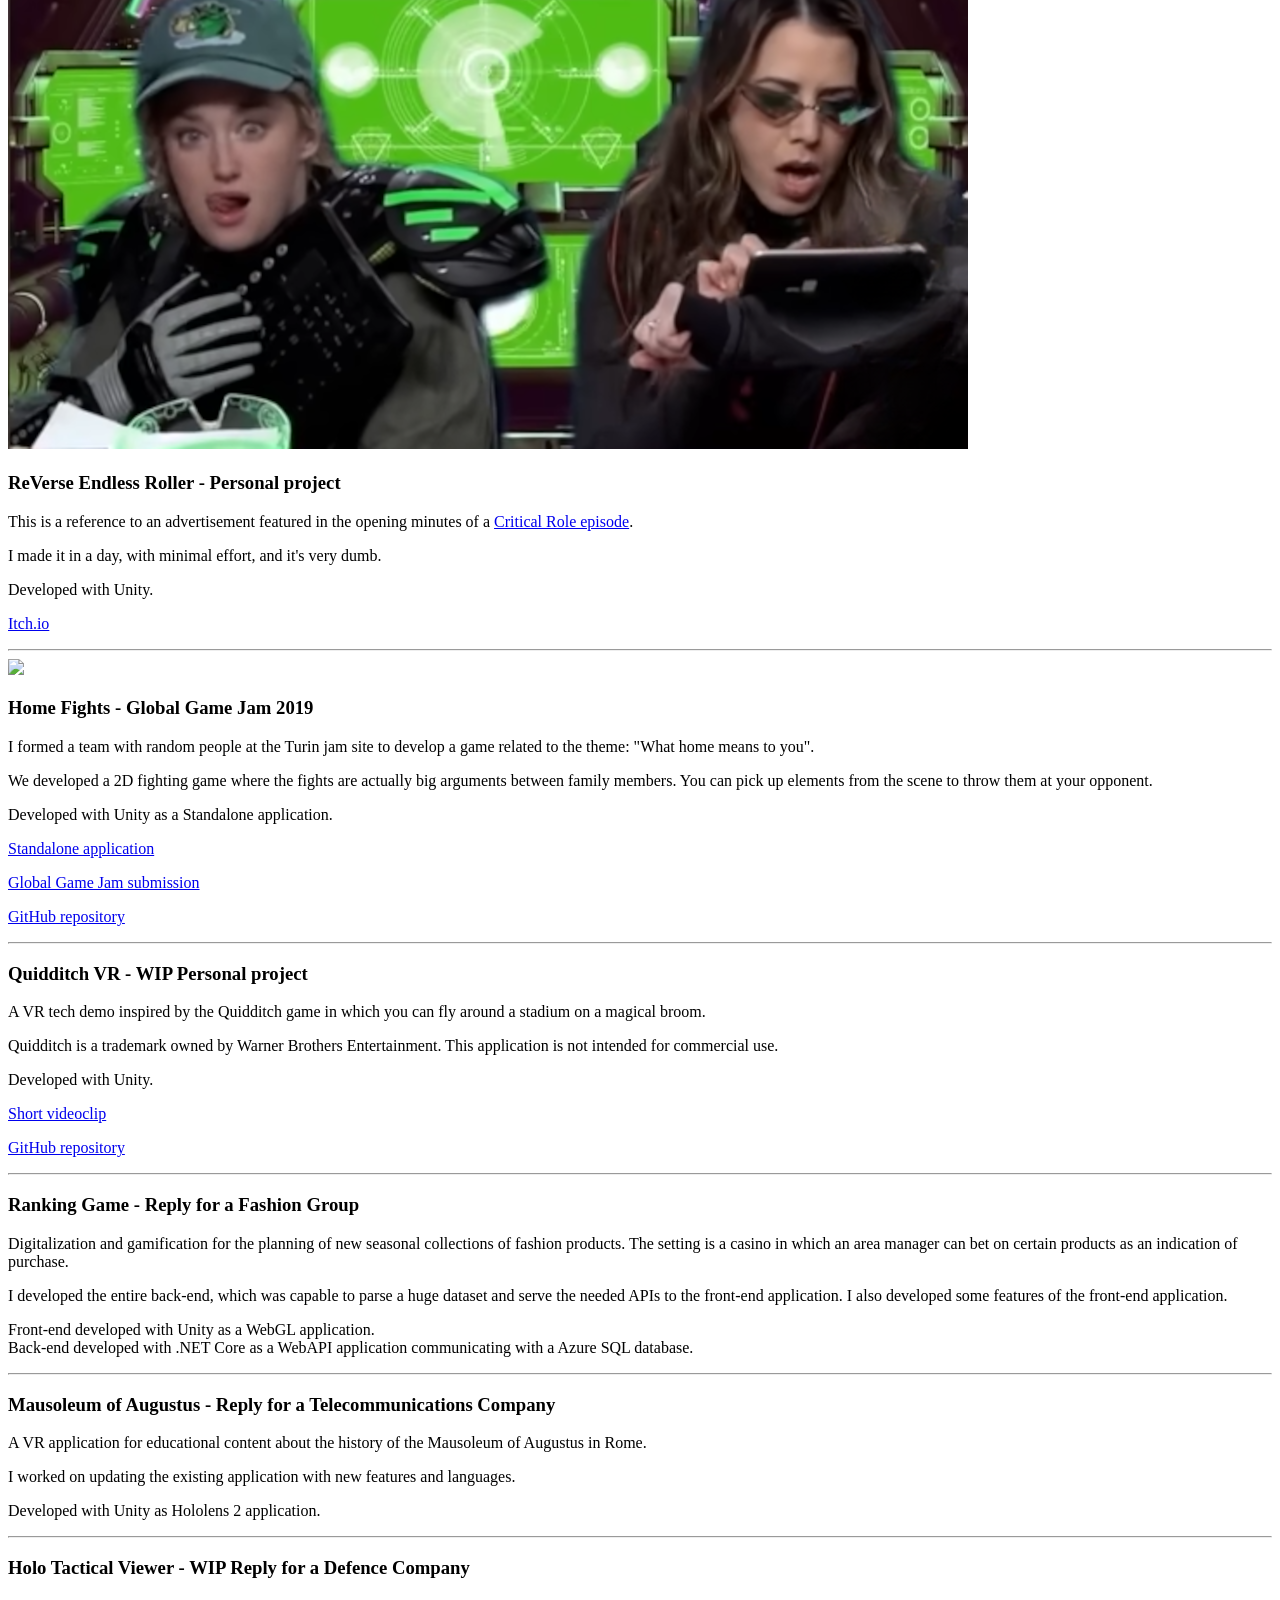
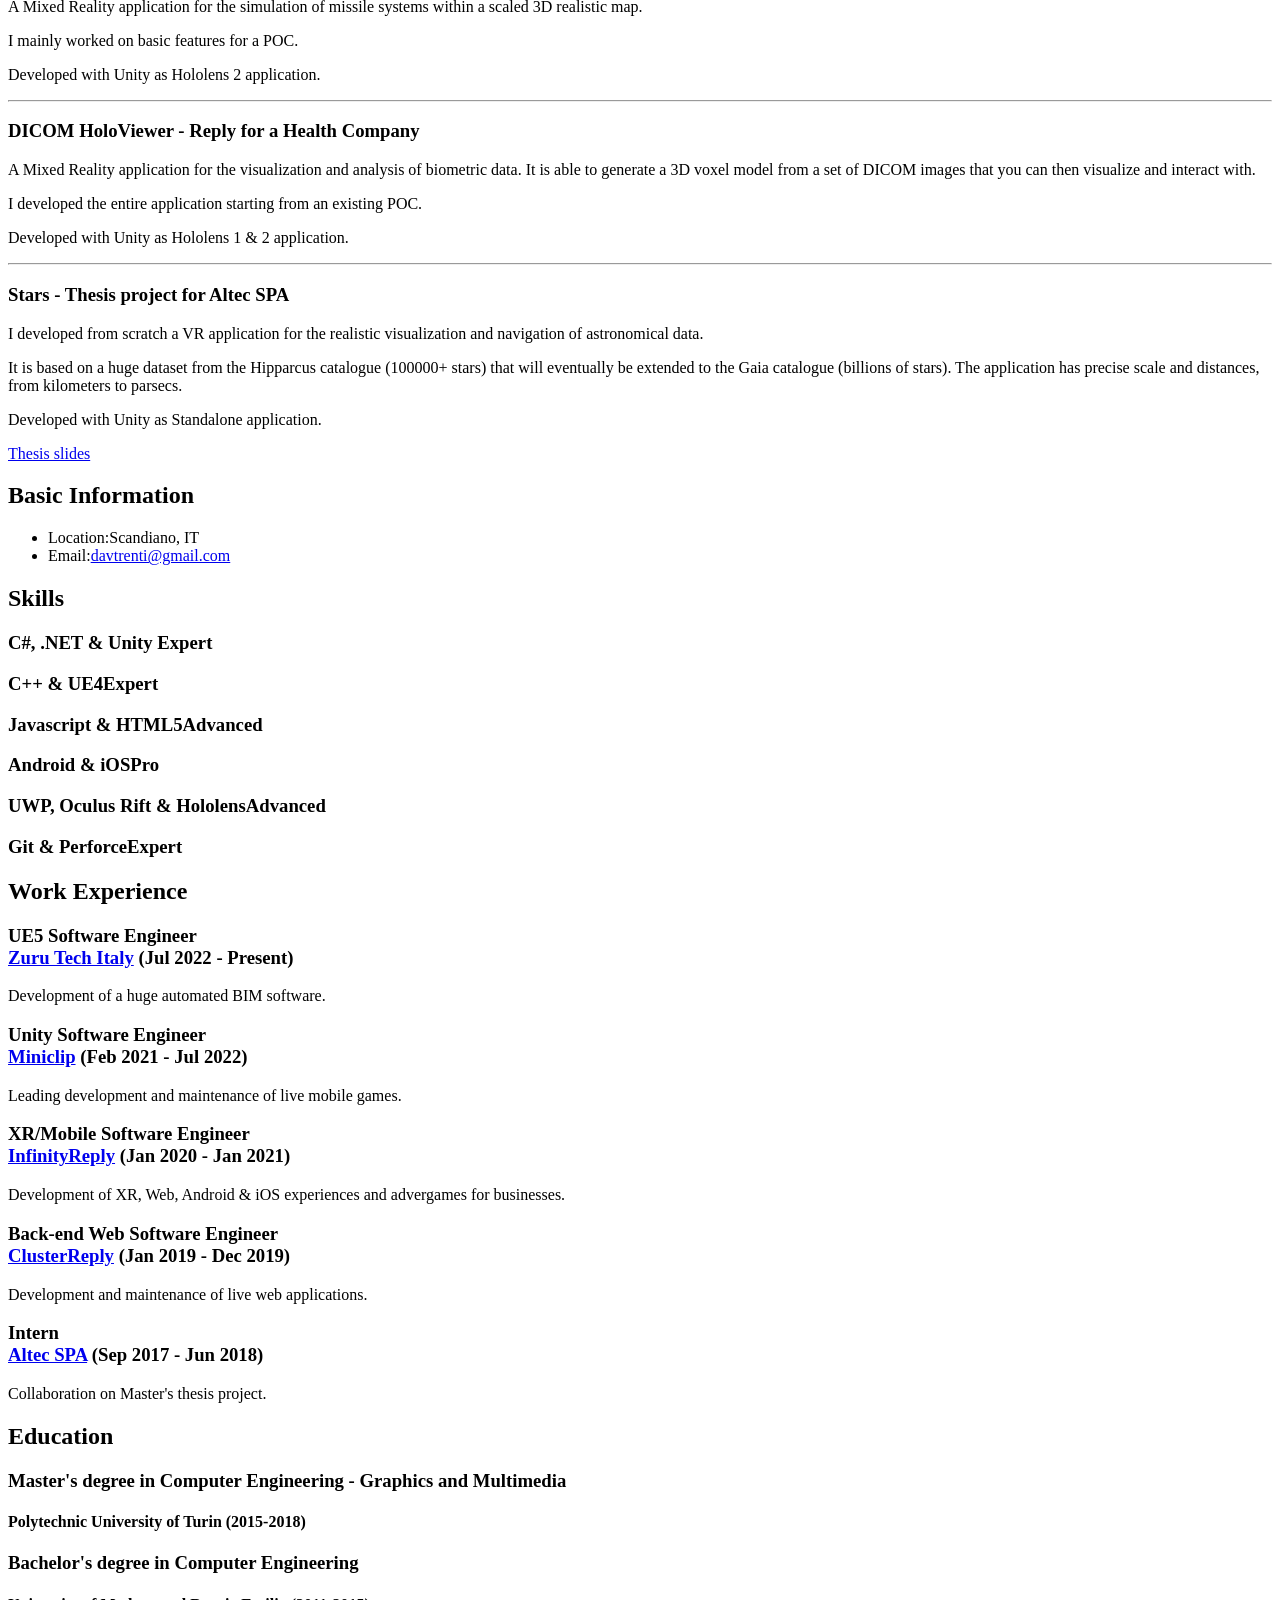
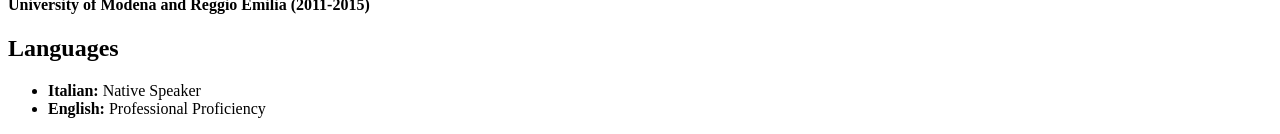
==== commit ba5e3597: "Update" ====
--- a/index.html
+++ b/index.html
@@ -524,7 +524,7 @@
                         <h2 class="heading sr-only">Basic Information</h2>
                         <div class="content">
                             <ul class="list-unstyled">
-                                <li><i class="fa fa-map-marker"></i><span class="sr-only">Location:</span>Milan, IT</li>
+                                <li><i class="fa fa-map-marker"></i><span class="sr-only">Location:</span>Scandiano, IT</li>
                                 <li><i class="fa fa-envelope-o"></i><span class="sr-only">Email:</span><a
                                         href="#">davtrenti@gmail.com</a></li>
                             </ul>
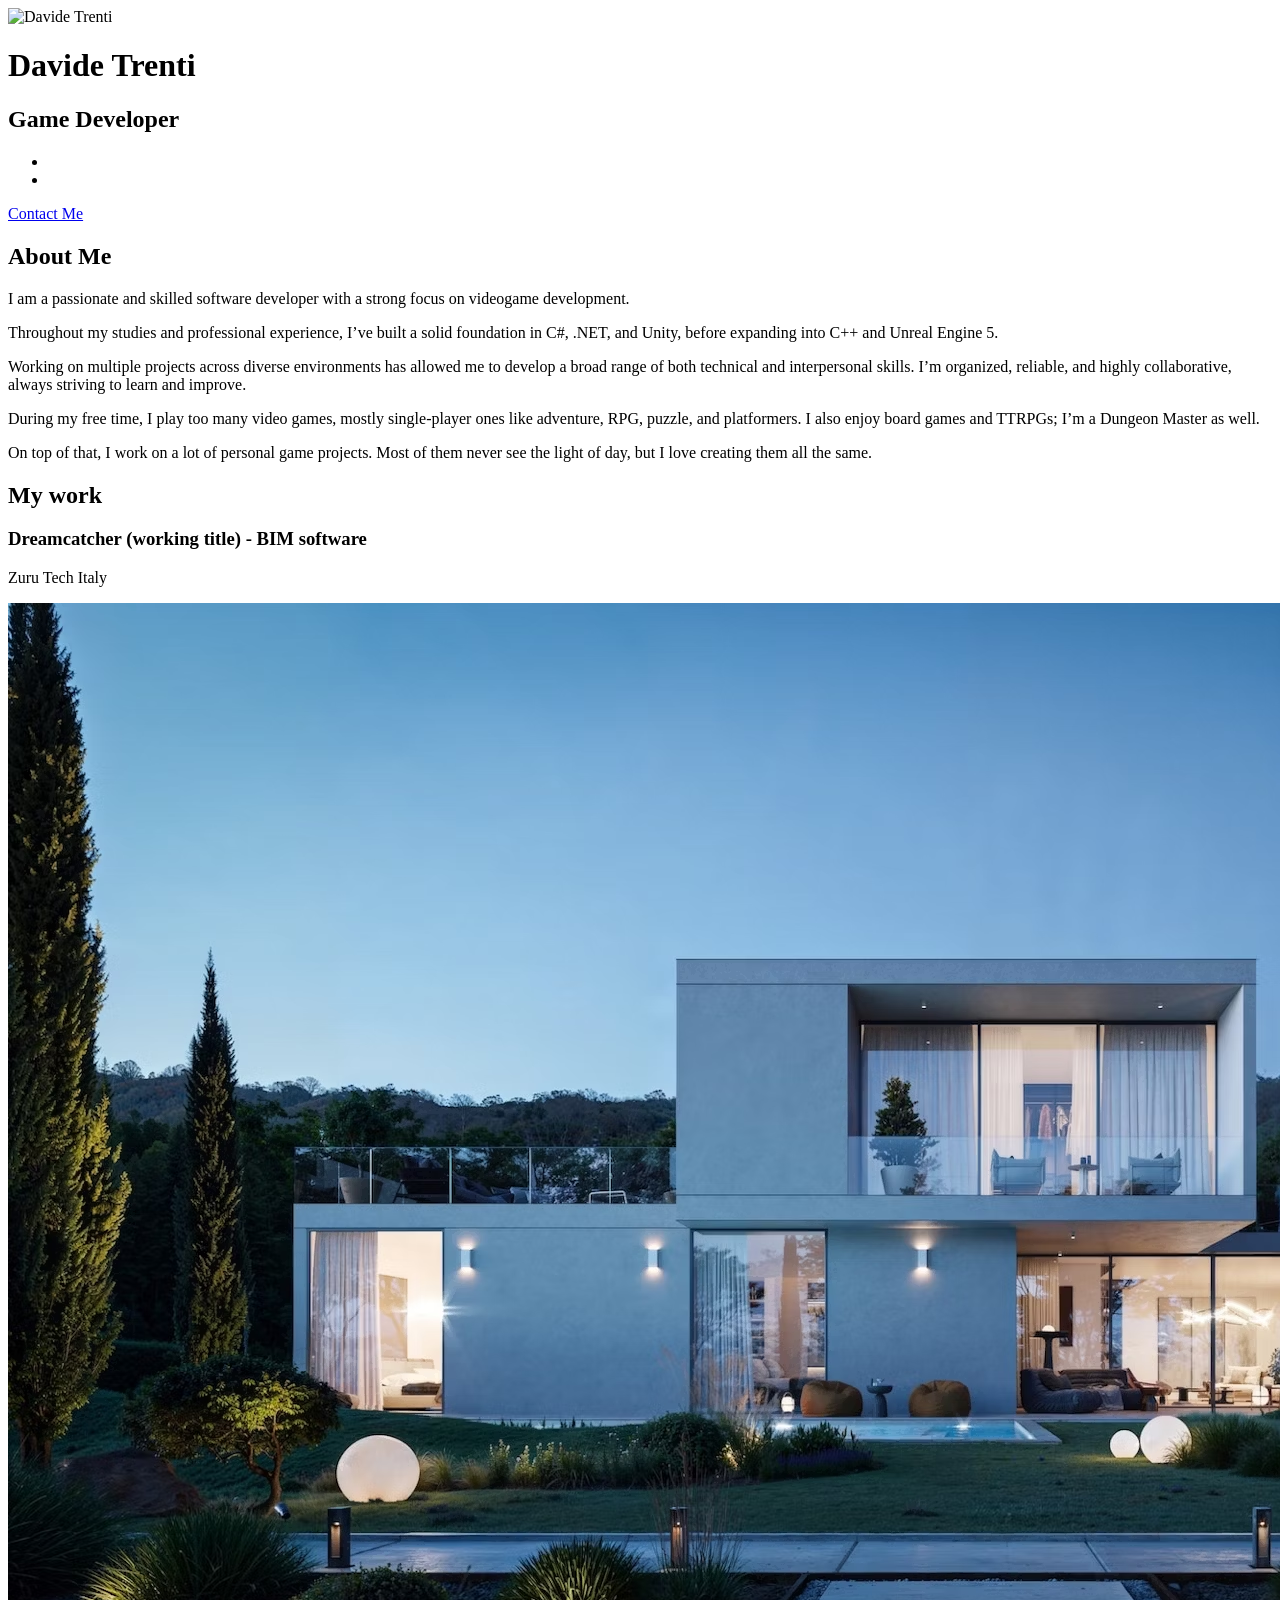
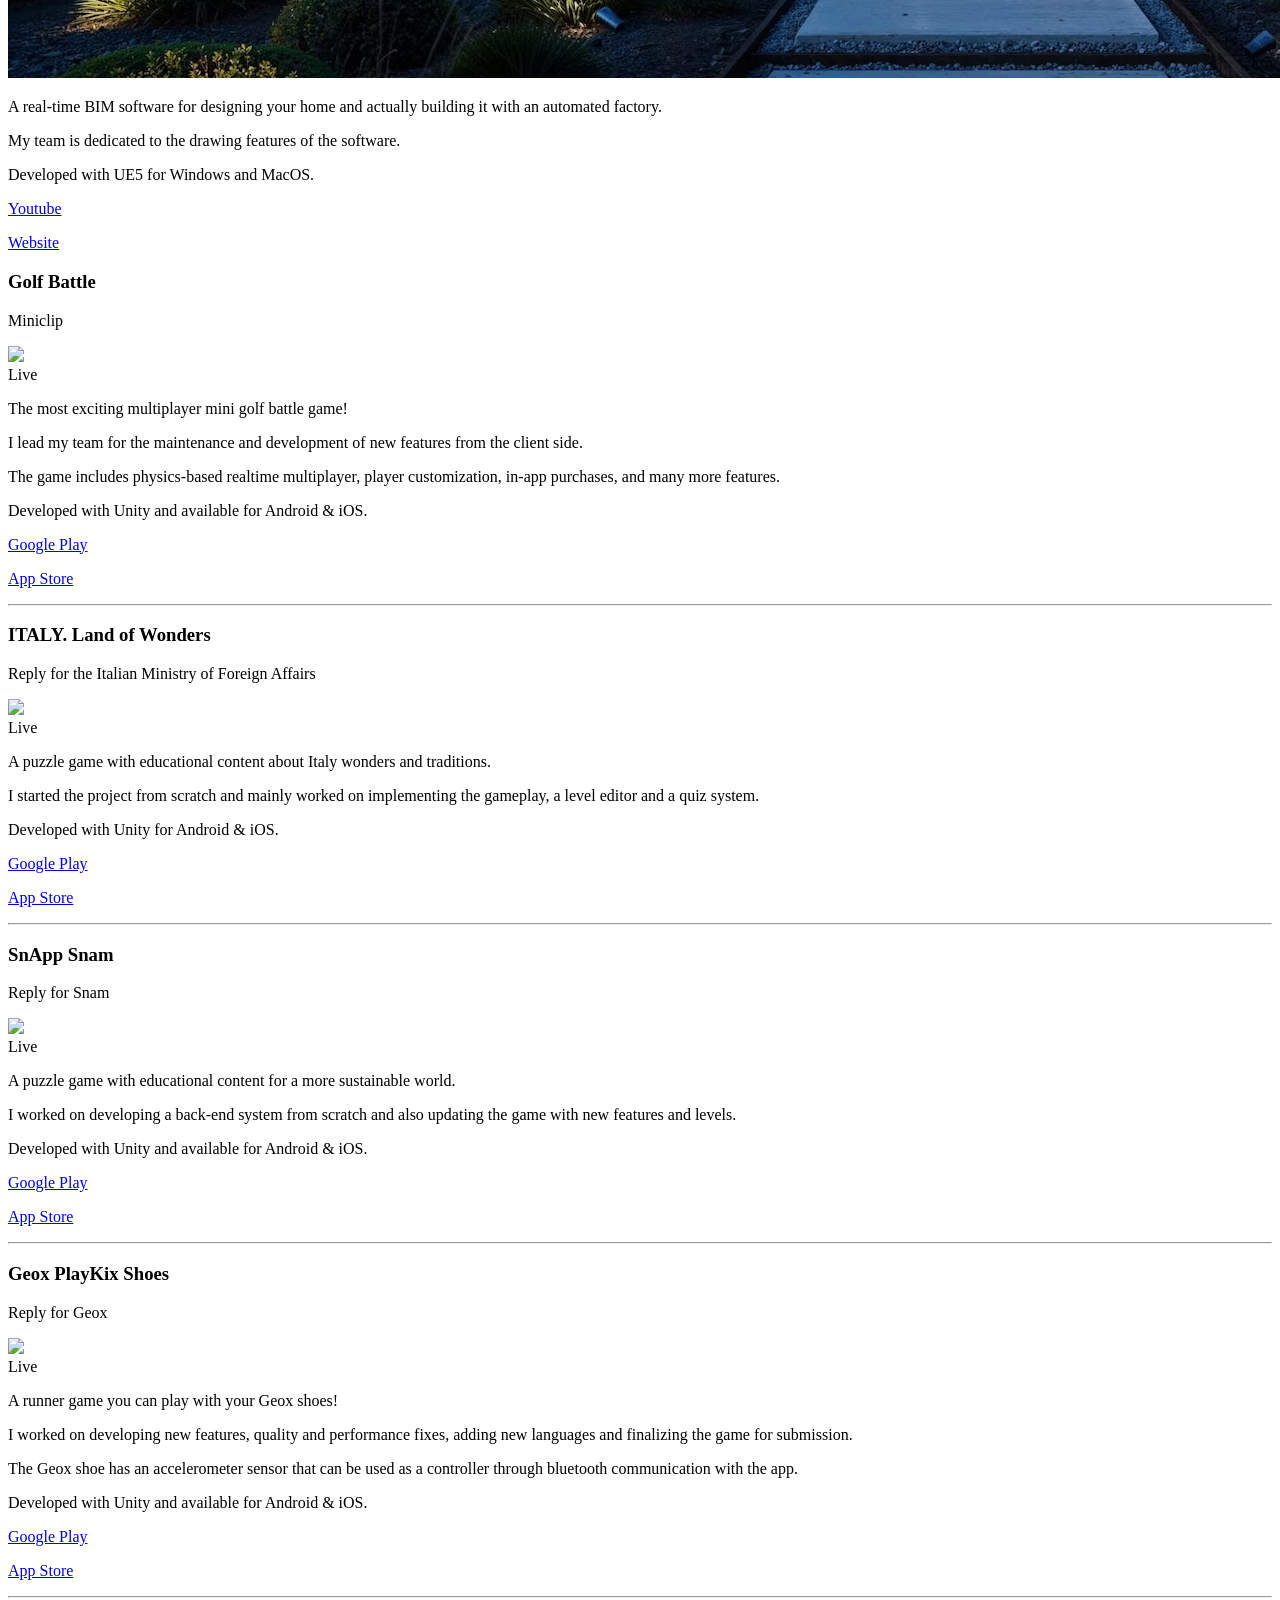
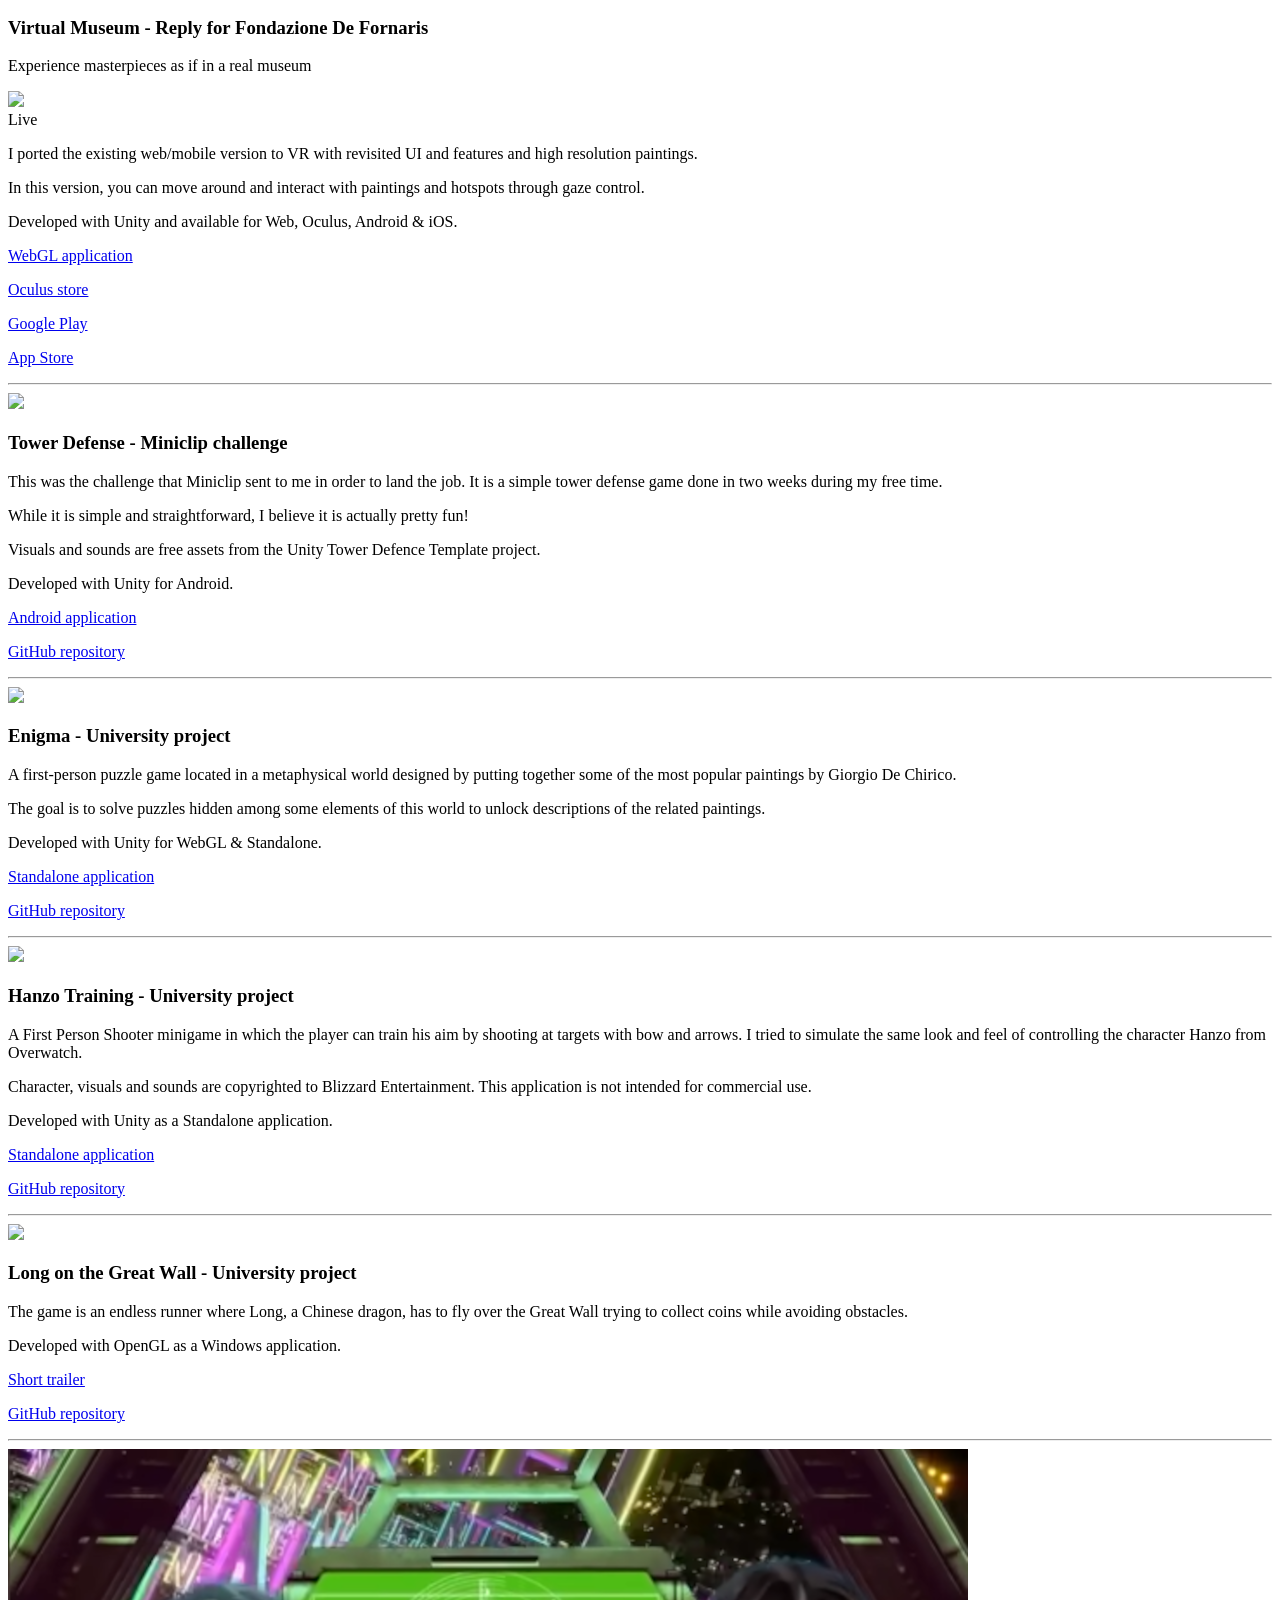
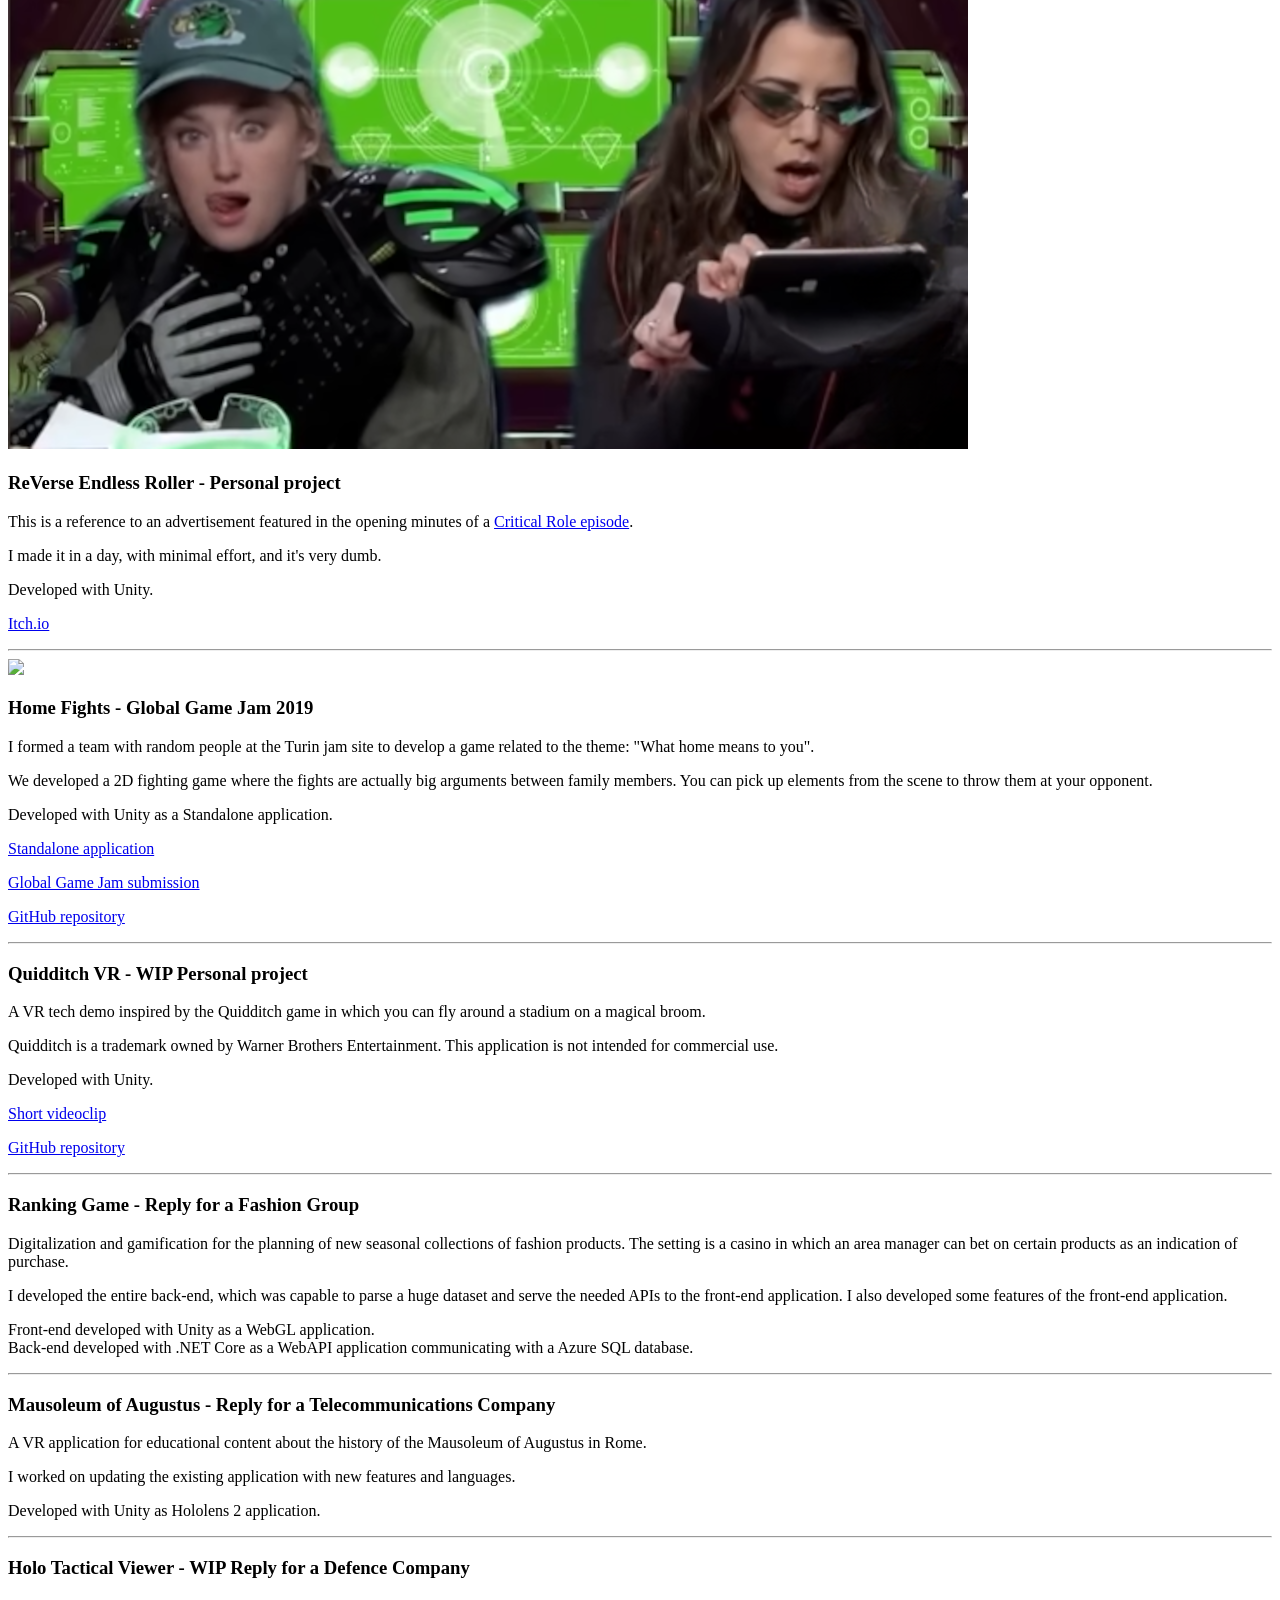
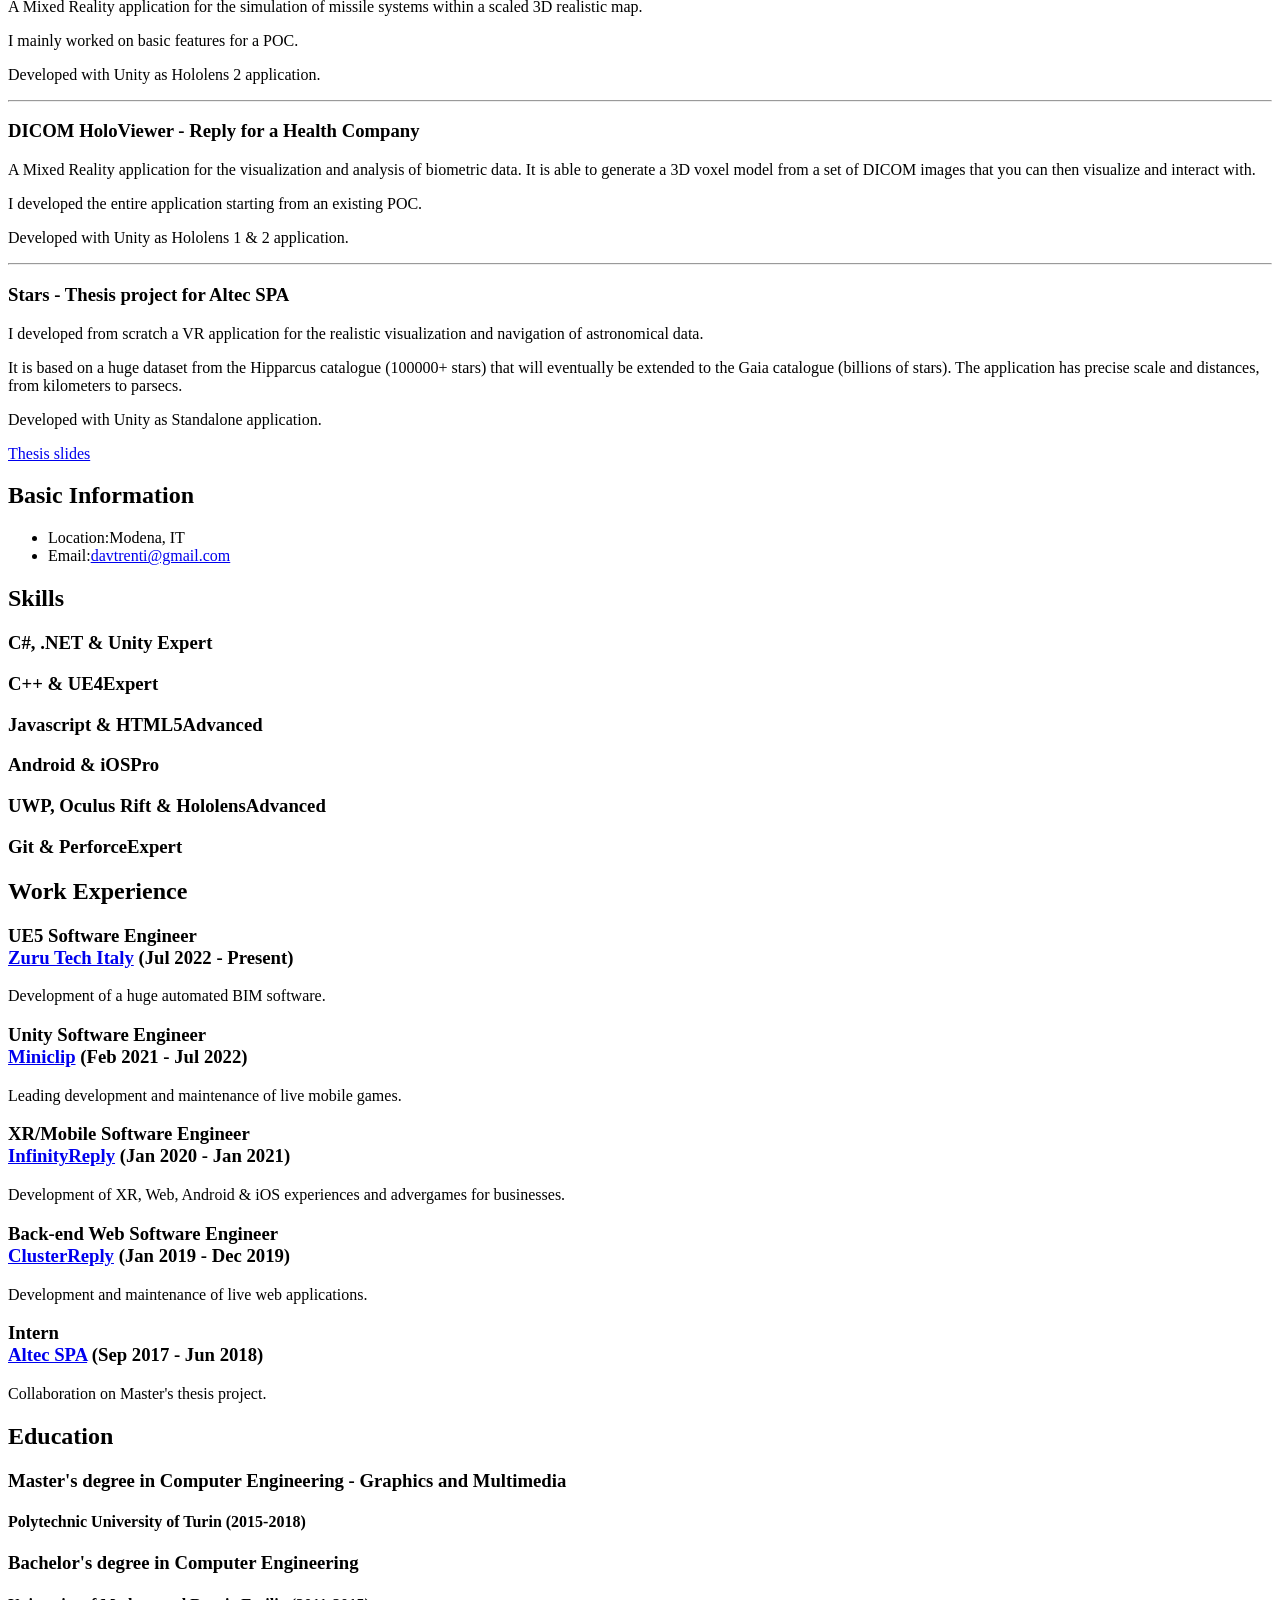
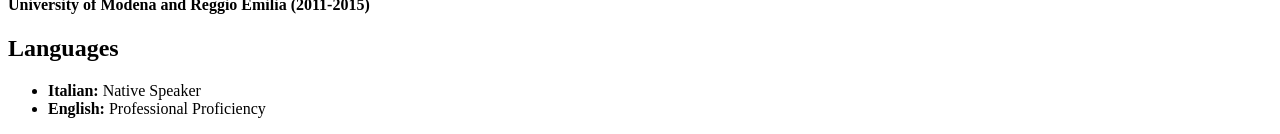
==== commit 151ed9f6: "Fix location" ====
--- a/index.html
+++ b/index.html
@@ -524,7 +524,7 @@
                         <h2 class="heading sr-only">Basic Information</h2>
                         <div class="content">
                             <ul class="list-unstyled">
-                                <li><i class="fa fa-map-marker"></i><span class="sr-only">Location:</span>Scandiano, IT</li>
+                                <li><i class="fa fa-map-marker"></i><span class="sr-only">Location:</span>Modena, IT</li>
                                 <li><i class="fa fa-envelope-o"></i><span class="sr-only">Email:</span><a
                                         href="#">davtrenti@gmail.com</a></li>
                             </ul>
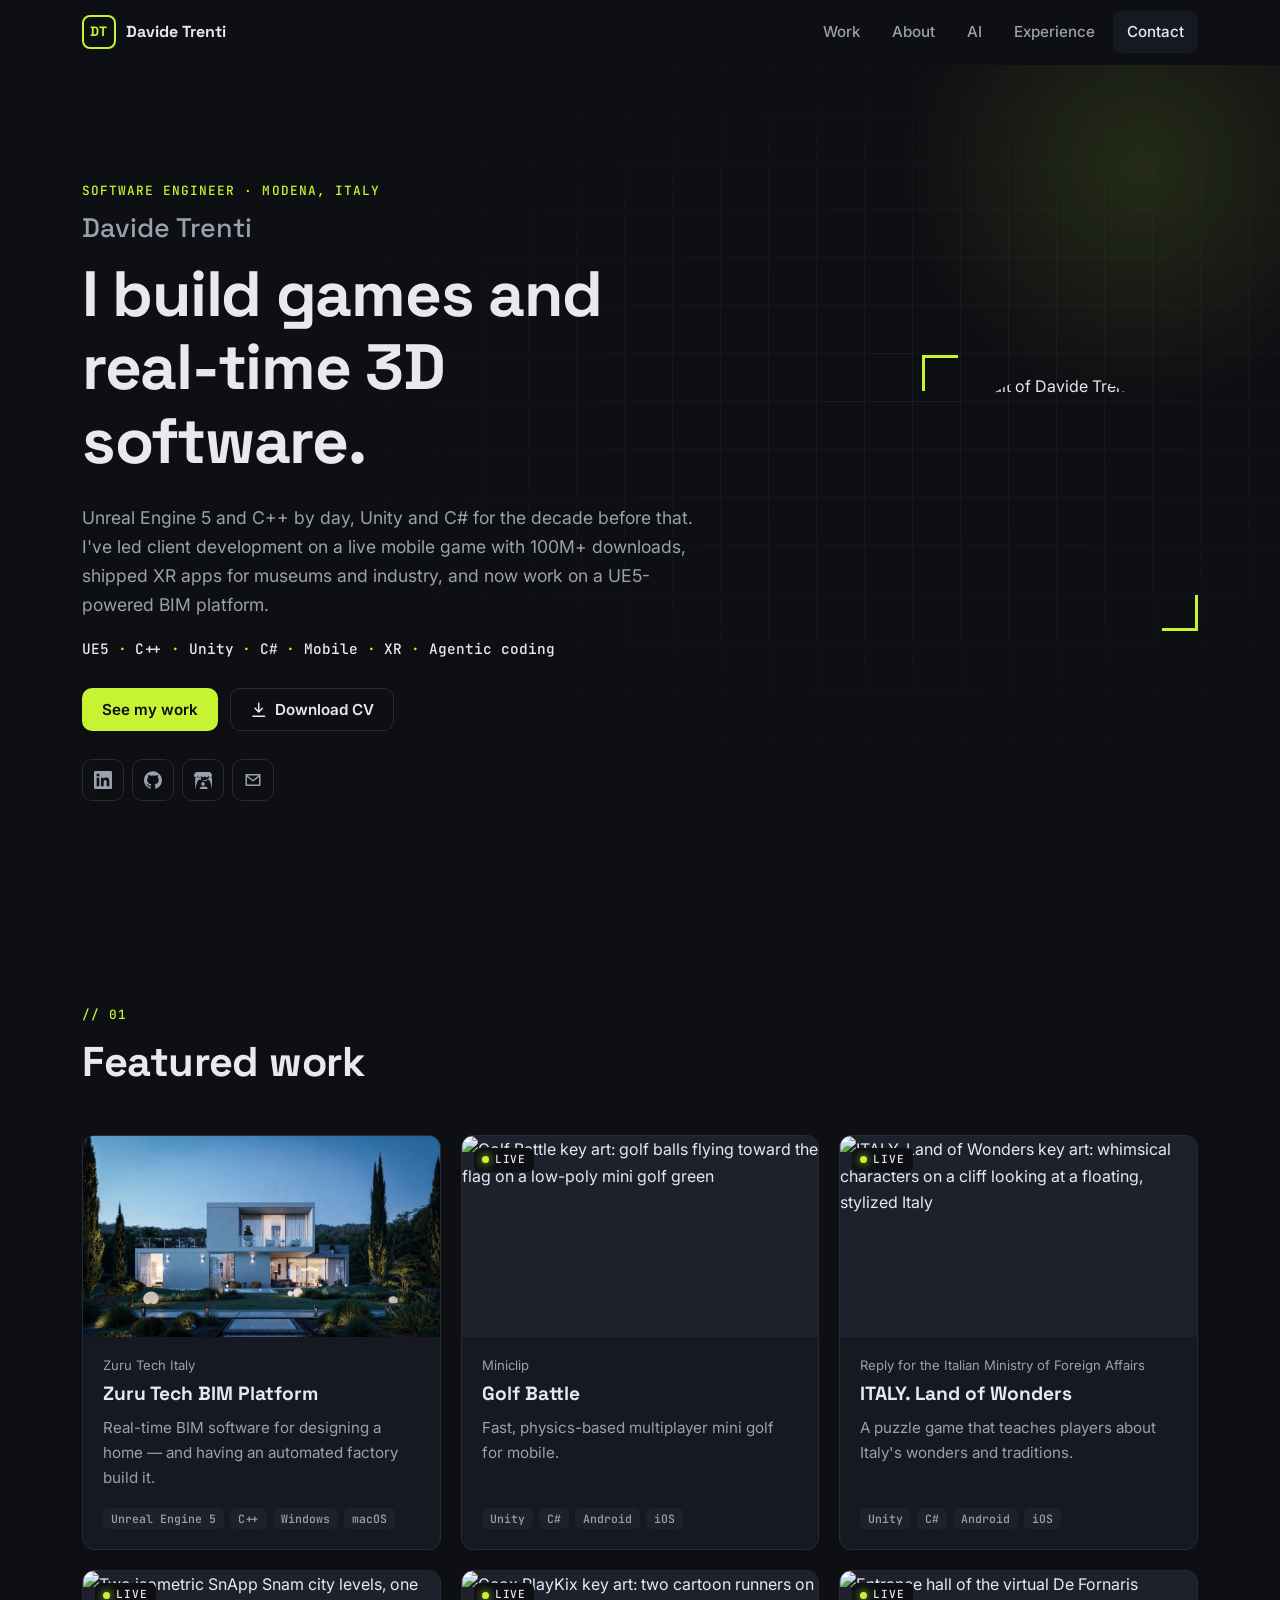
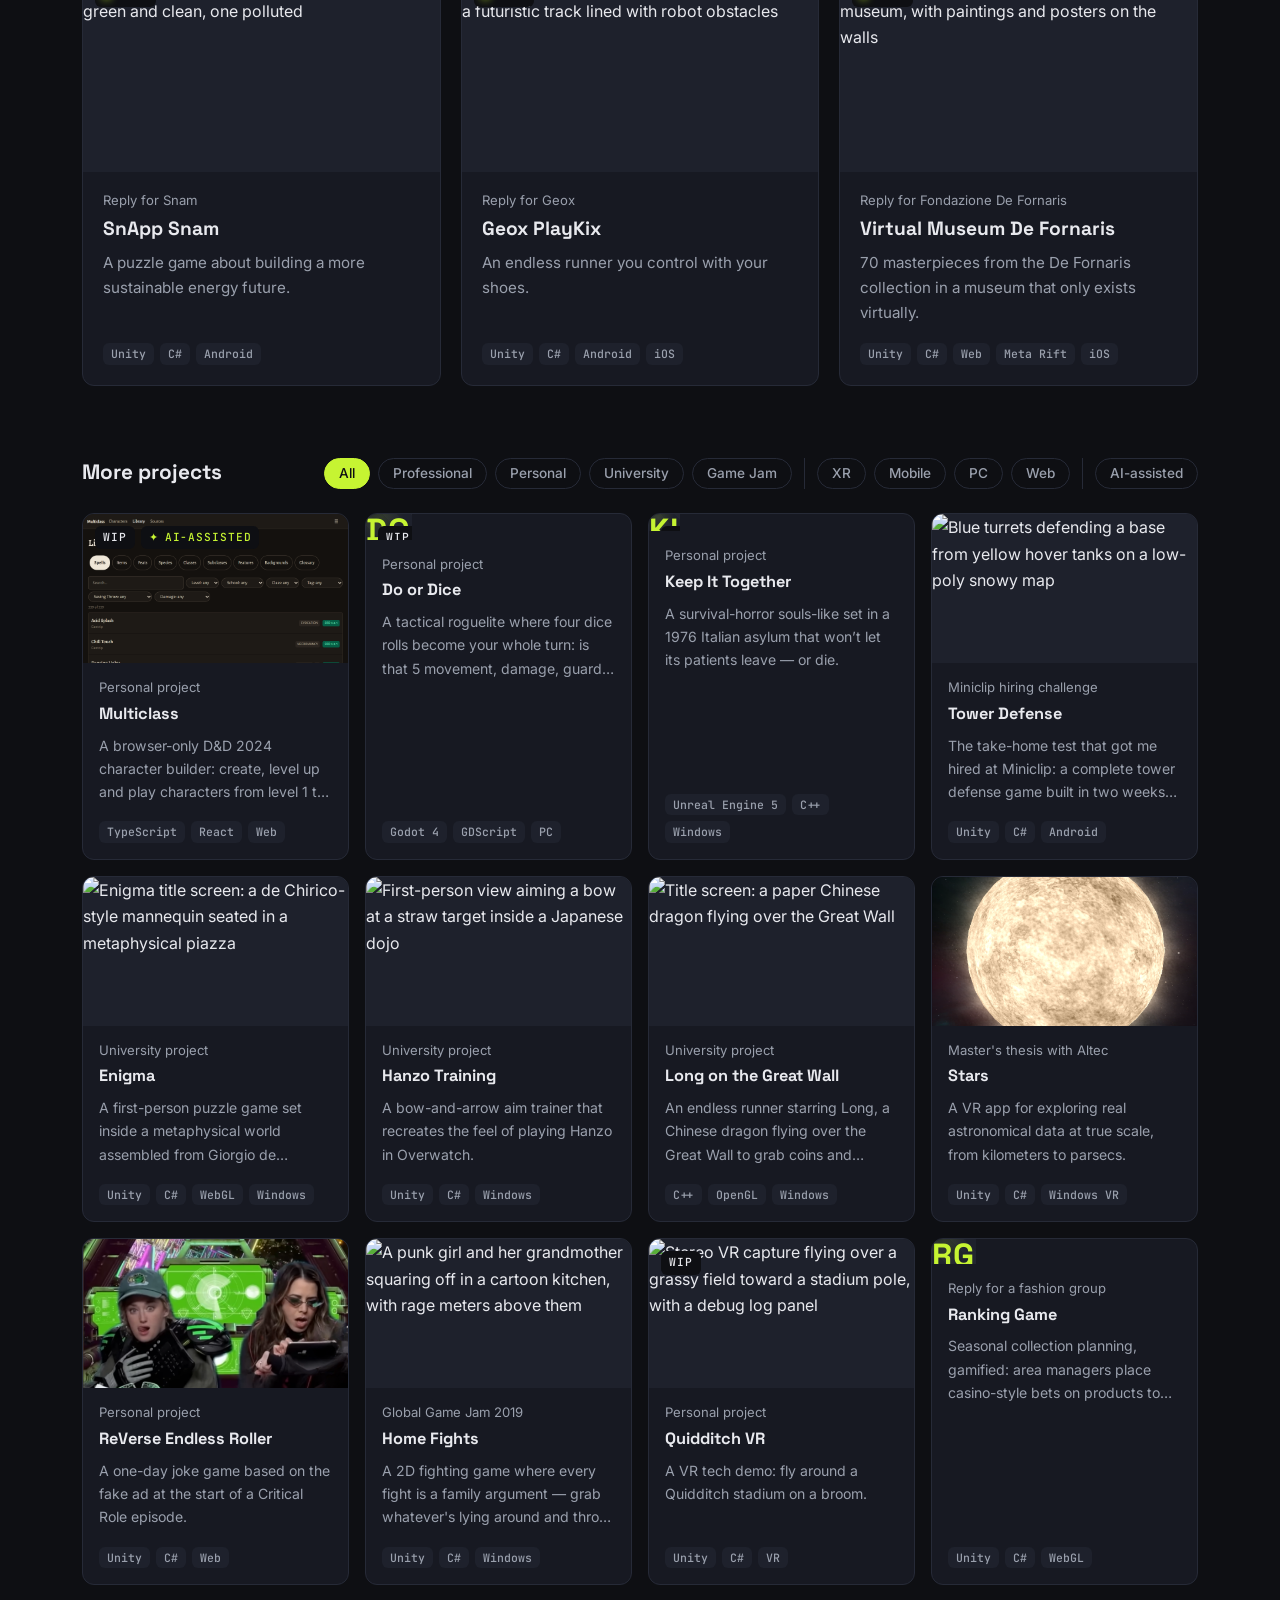
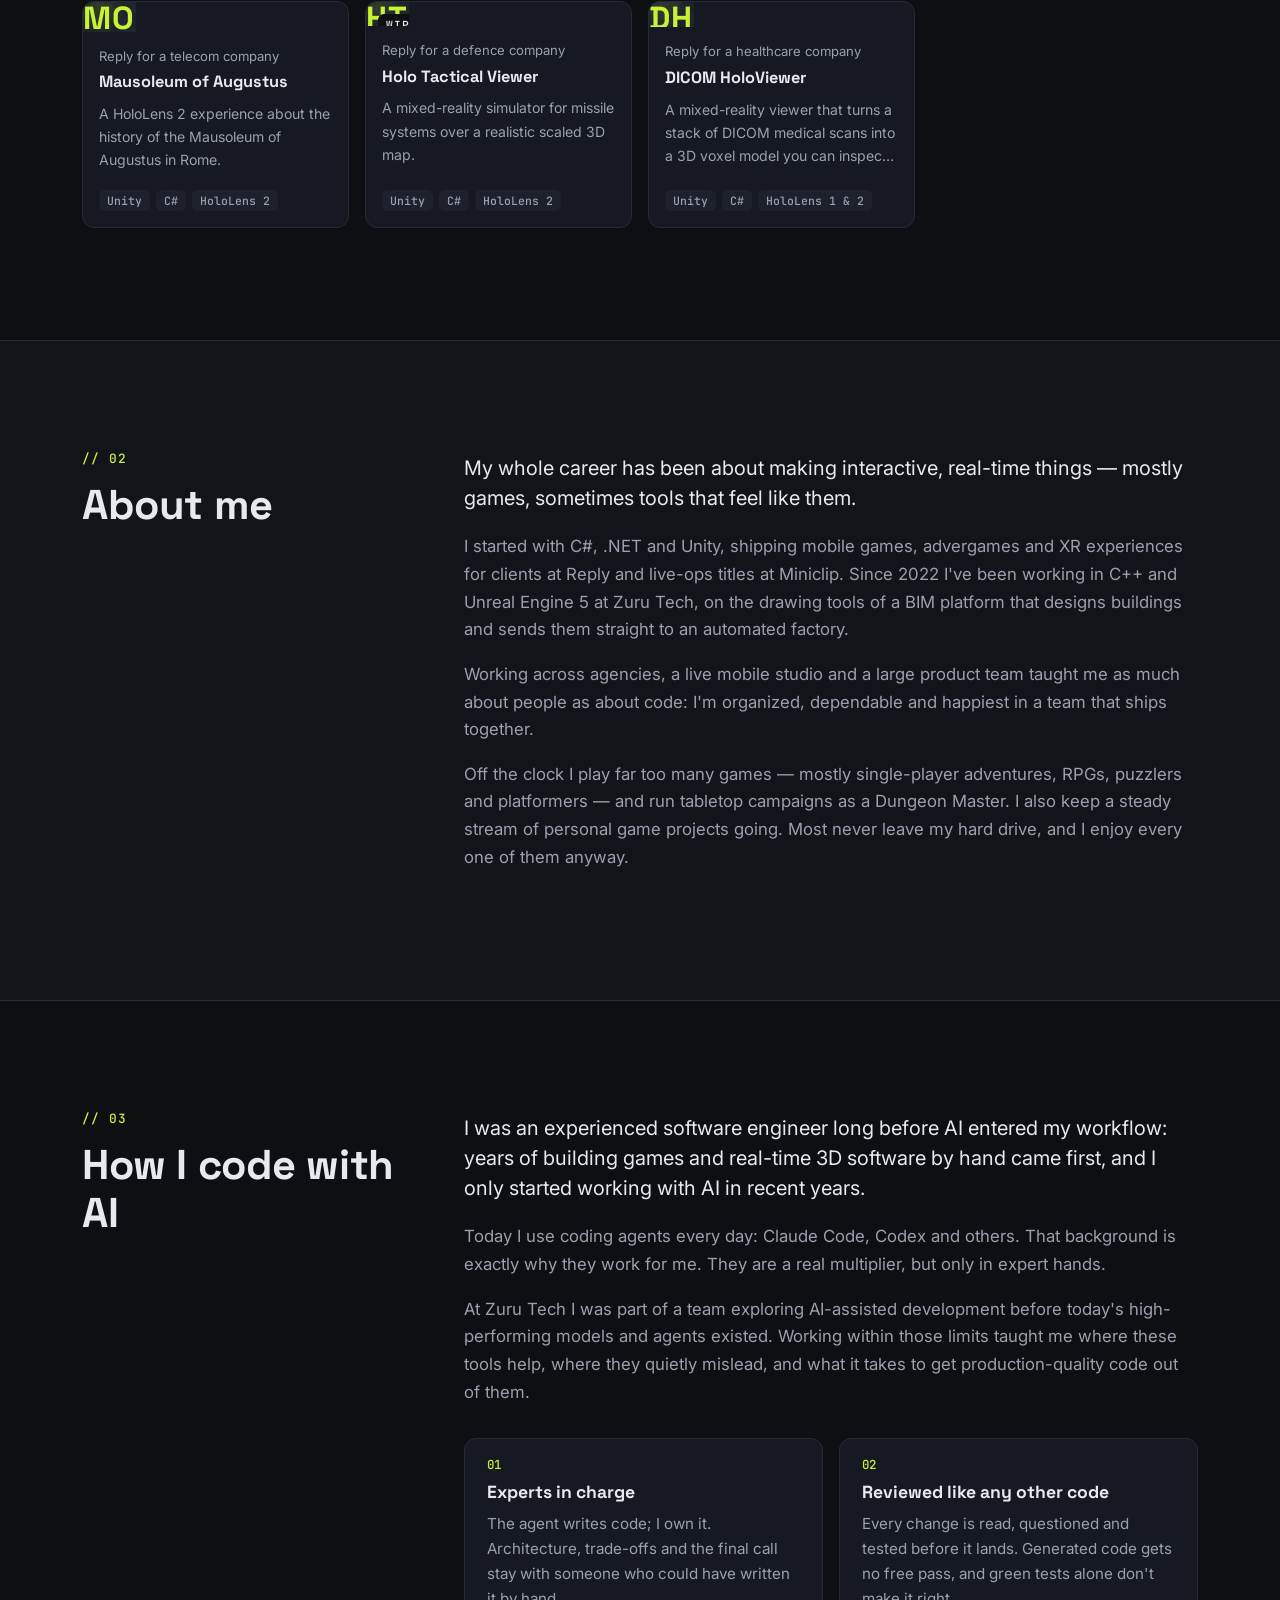
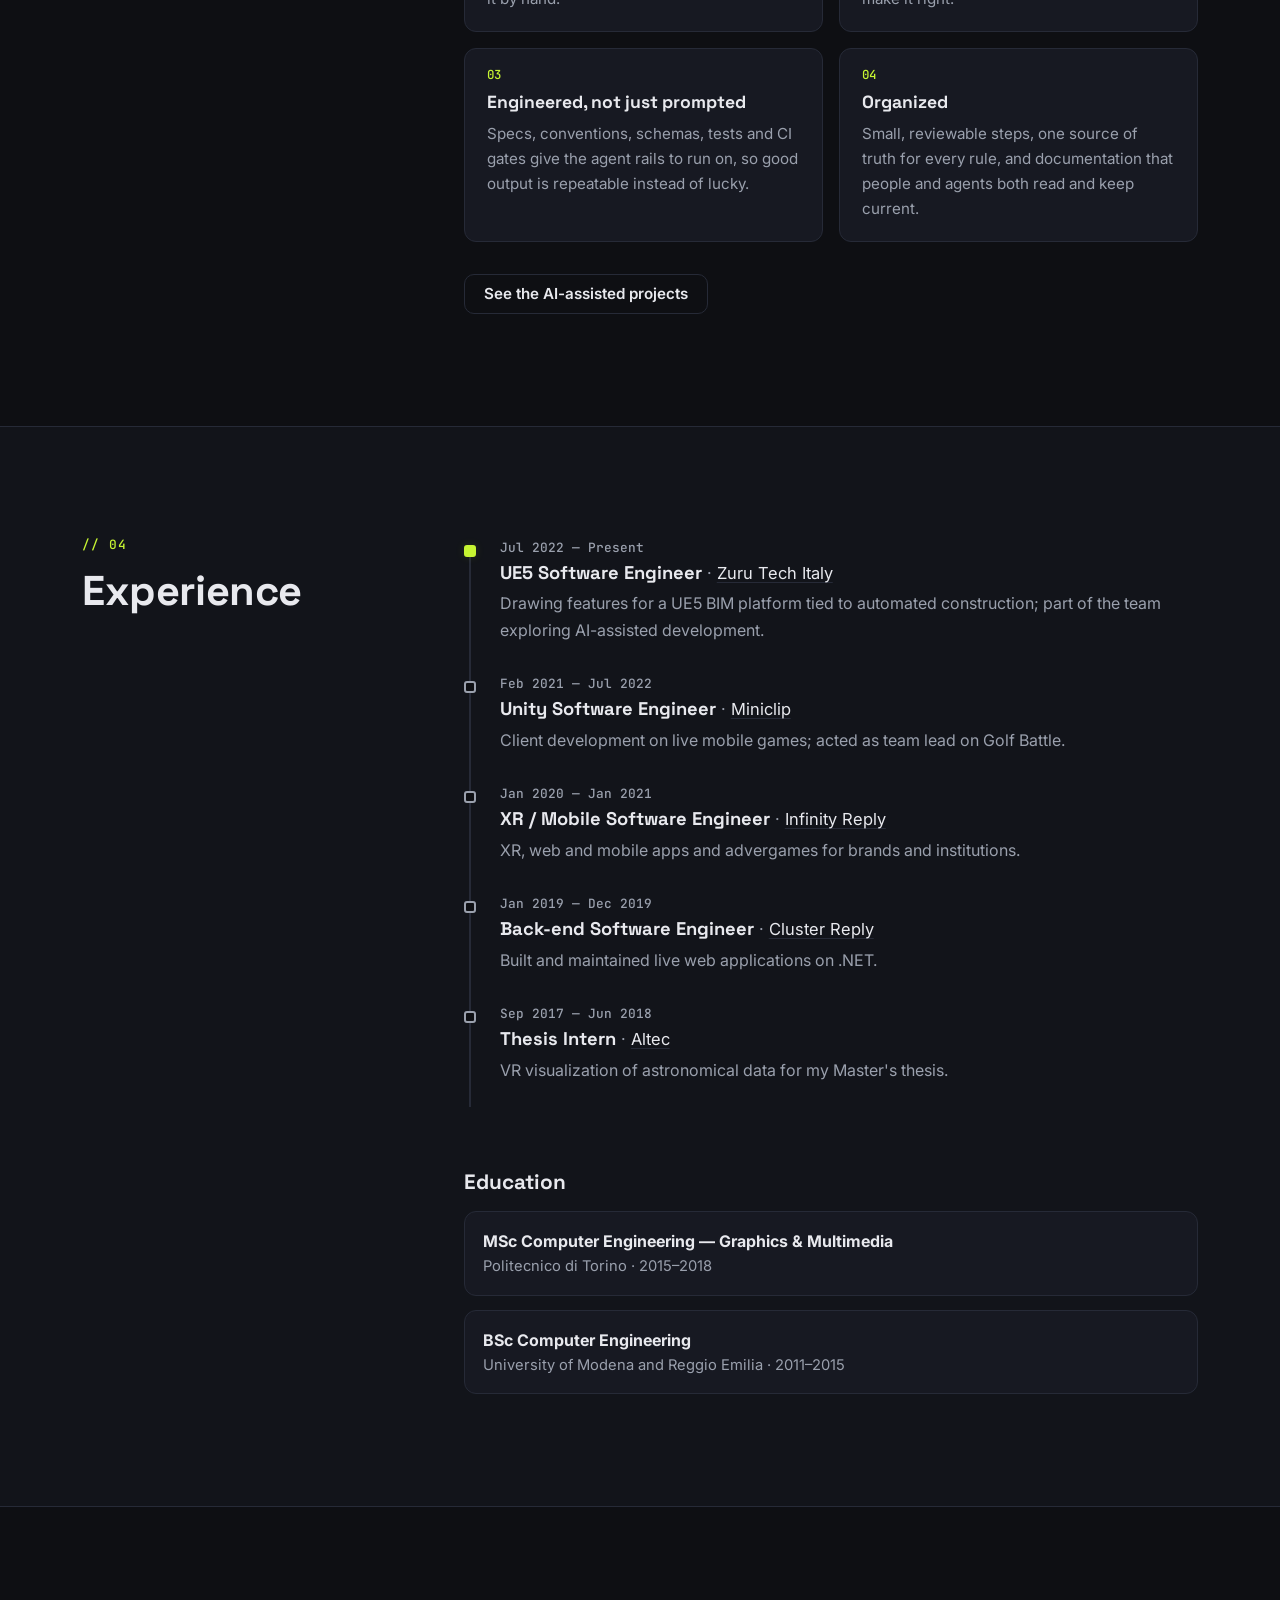
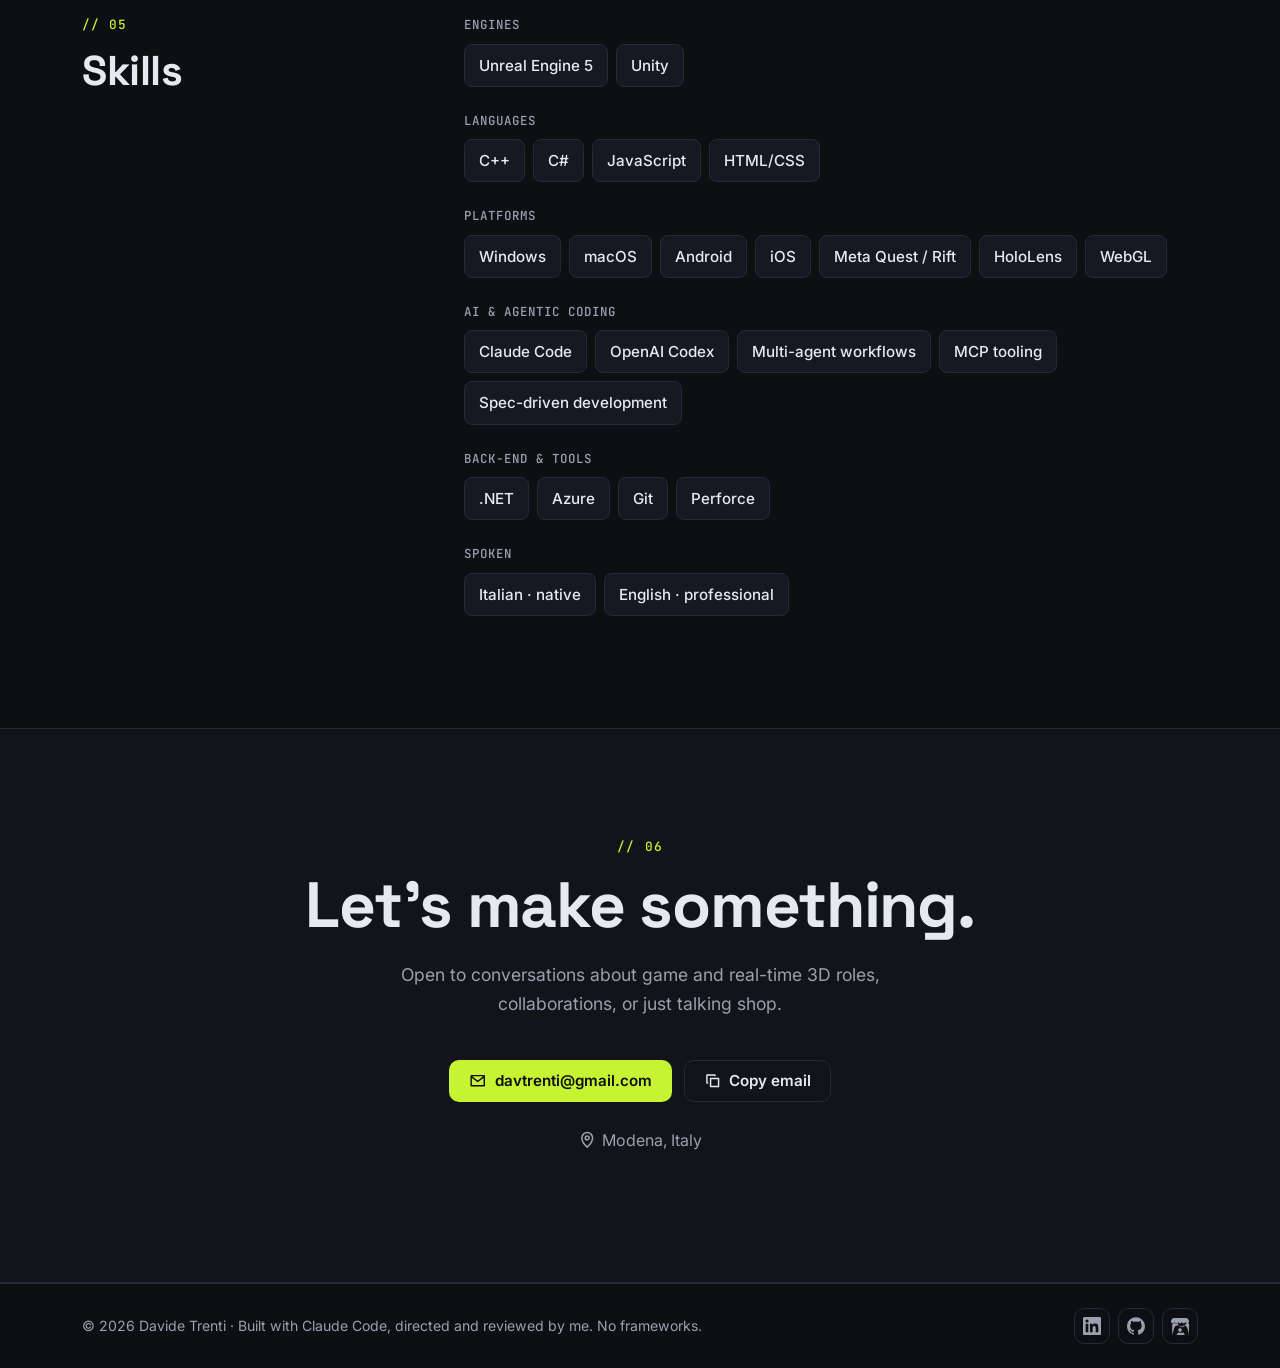
==== commit cfc866d4: "Redesign portfolio as a dark, framework-free single page Replace the 2014 Bootstrap/jQuery template " ====
--- a/index.html
+++ b/index.html
@@ -1,735 +1,276 @@
 <!DOCTYPE html>
-<!--[if IE 8]> <html lang="en" class="ie8"> <![endif]-->
-<!--[if IE 9]> <html lang="en" class="ie9"> <![endif]-->
-<!--[if !IE]><!-->
 <html lang="en">
-<!--<![endif]-->
 
 <head>
-    <title>Trenti Davide</title>
-    <!-- Meta -->
     <meta charset="utf-8">
-    <meta http-equiv="X-UA-Compatible" content="IE=edge">
-    <meta name="viewport" content="width=device-width, initial-scale=1.0">
-    <meta name="description" content="Trenti Davide">
-    <meta name="author" content="Trenti Davide">
-    <link rel="shortcut icon" href="favicon.ico">
-    <link href='http://fonts.googleapis.com/css?family=Lato:300,400,300italic,400italic' rel='stylesheet'
-        type='text/css'>
-    <link href='http://fonts.googleapis.com/css?family=Montserrat:400,700' rel='stylesheet' type='text/css'>
-    <!-- Global CSS -->
-    <link rel="stylesheet" href="assets/plugins/bootstrap/css/bootstrap.min.css">
-    <!-- Plugins CSS -->
-    <link rel="stylesheet" href="assets/plugins/font-awesome/css/font-awesome.css">
-    <!-- github acitivity css -->
-    <link rel="stylesheet" href="http://cdnjs.cloudflare.com/ajax/libs/octicons/2.0.2/octicons.min.css">
-    <link rel="stylesheet" href="http://caseyscarborough.github.io/github-activity/github-activity-0.1.0.min.css">
-
-    <!-- Theme CSS -->
-    <link id="theme-style" rel="stylesheet" href="assets/css/styles.css">
-    <!-- HTML5 shim and Respond.js IE8 support of HTML5 elements and media queries -->
-    <!--[if lt IE 9]>
-      <script src="https://oss.maxcdn.com/libs/html5shiv/3.7.0/html5shiv.js"></script>
-      <script src="https://oss.maxcdn.com/libs/respond.js/1.4.2/respond.min.js"></script>
-    <![endif]-->
-
+    <meta name="viewport" content="width=device-width, initial-scale=1">
+    <title>Davide Trenti — Game &amp; Real-time 3D Software Engineer</title>
+    <meta name="description" content="Software engineer building games and real-time 3D software with Unreal Engine 5, C++, Unity and C#, plus disciplined agentic coding. Mobile, XR and PC — from live-ops mobile games to UE5 BIM tools.">
+    <meta name="author" content="Davide Trenti">
+    <meta name="theme-color" content="#0e0f13">
+    <link rel="canonical" href="https://thirties.github.io/">
+    <link rel="icon" href="favicon.ico">
+
+    <!-- Social preview -->
+    <meta property="og:type" content="website">
+    <meta property="og:url" content="https://thirties.github.io/">
+    <meta property="og:title" content="Davide Trenti — Game & Real-time 3D Software Engineer">
+    <meta property="og:description" content="UE5, C++, Unity and C#. Mobile games, XR apps, real-time 3D tools and agentic coding.">
+    <meta property="og:image" content="https://thirties.github.io/assets/images/og-image.png">
+    <meta property="og:image:width" content="1200">
+    <meta property="og:image:height" content="630">
+    <meta property="og:image:alt" content="Davide Trenti — I build games and real-time 3D software.">
+    <meta name="twitter:card" content="summary_large_image">
+
+    <script type="application/ld+json">
+    {
+        "@context": "https://schema.org",
+        "@type": "Person",
+        "name": "Davide Trenti",
+        "jobTitle": "Software Engineer",
+        "url": "https://thirties.github.io/",
+        "image": "https://thirties.github.io/assets/images/profile.png",
+        "email": "mailto:davtrenti@gmail.com",
+        "address": { "@type": "PostalAddress", "addressLocality": "Modena", "addressCountry": "IT" },
+        "worksFor": { "@type": "Organization", "name": "Zuru Tech Italy" },
+        "sameAs": [
+            "https://www.linkedin.com/in/davide-trenti-202668138/",
+            "https://github.com/Thirtiez",
+            "https://thirties.itch.io/"
+        ]
+    }
+    </script>
+
+    <link rel="preconnect" href="https://fonts.googleapis.com">
+    <link rel="preconnect" href="https://fonts.gstatic.com" crossorigin>
+    <link rel="stylesheet" href="https://fonts.googleapis.com/css2?family=Inter:wght@400;500;600&family=JetBrains+Mono:wght@500&family=Space+Grotesk:wght@500;700&display=swap">
+    <link rel="stylesheet" href="assets/css/main.css">
 </head>
 
 <body>
-    <!-- ******HEADER****** -->
-    <header class="header">
-        <div class="container">
-            <img class="profile-image img-responsive pull-left" src="assets/images/profile.png" alt="Davide Trenti" />
-            <div class="profile-content pull-left">
-                <h1 class="name">Davide Trenti</h1>
-                <h2 class="desc">Game Developer</h2>
-                <ul class="social list-inline">
-                    <li><a href="https://www.linkedin.com/in/davide-trenti-202668138/"><i
-                                class="fa fa-linkedin"></i></a></li>
-                    <li><a href="https://github.com/Thirtiez"><i class="fa fa-github-alt"></i></a></li>
-                </ul>
-            </div>
-            <!--//profile-->
-            <a class="btn btn-cta-primary pull-right" href="mailto:davtrenti@gmail.com" target="_blank"><i
-                    class="fa fa-paper-plane"></i> Contact Me</a>
+    <!-- Icon sprite -->
+    <svg width="0" height="0" style="position:absolute" aria-hidden="true">
+        <symbol id="i-linkedin" viewBox="0 0 24 24"><path fill="currentColor" d="M20.45 20.45h-3.56v-5.57c0-1.33-.02-3.04-1.85-3.04-1.85 0-2.14 1.45-2.14 2.94v5.67H9.35V9h3.41v1.56h.05c.48-.9 1.64-1.85 3.37-1.85 3.6 0 4.27 2.37 4.27 5.46v6.28zM5.34 7.43a2.06 2.06 0 1 1 0-4.13 2.06 2.06 0 0 1 0 4.13zM7.12 20.45H3.56V9h3.56v11.45zM22.22 0H1.77C.79 0 0 .77 0 1.73v20.54C0 23.23.79 24 1.77 24h20.45c.98 0 1.78-.77 1.78-1.73V1.73C24 .77 23.2 0 22.22 0z"/></symbol>
+        <symbol id="i-github" viewBox="0 0 24 24"><path fill="currentColor" d="M12 .3a12 12 0 0 0-3.8 23.38c.6.12.83-.26.83-.57L9 21.07c-3.34.72-4.04-1.61-4.04-1.61-.55-1.39-1.34-1.76-1.34-1.76-1.08-.74.09-.73.09-.73 1.2.09 1.83 1.24 1.83 1.24 1.07 1.83 2.81 1.3 3.5 1 .1-.78.42-1.31.76-1.61-2.67-.3-5.47-1.33-5.47-5.93 0-1.31.47-2.38 1.24-3.22-.14-.3-.54-1.52.1-3.18 0 0 1-.32 3.3 1.23a11.5 11.5 0 0 1 6 0c2.28-1.55 3.29-1.23 3.29-1.23.64 1.66.24 2.88.12 3.18a4.65 4.65 0 0 1 1.23 3.22c0 4.61-2.8 5.63-5.48 5.92.42.36.81 1.1.81 2.22l-.01 3.29c0 .31.2.69.82.57A12 12 0 0 0 12 .3"/></symbol>
+        <symbol id="i-itch" viewBox="0 0 24 24"><path fill="currentColor" d="M3.13 1.34C2.08 1.97.02 4.33 0 4.95v1.03c0 1.3 1.22 2.45 2.33 2.45 1.33 0 2.44-1.1 2.44-2.42 0 1.32 1.07 2.42 2.4 2.42s2.36-1.1 2.36-2.42c0 1.32 1.13 2.42 2.46 2.42h.02c1.33 0 2.46-1.1 2.46-2.42 0 1.32 1.03 2.42 2.36 2.42s2.4-1.1 2.4-2.42c0 1.32 1.11 2.42 2.44 2.42 1.11 0 2.33-1.15 2.33-2.45V4.95c-.02-.62-2.08-2.98-3.13-3.6-3.27-.12-5.54-.14-8.87-.14-3.33 0-7.87.05-8.87.14zm6.33 6.43a2.8 2.8 0 0 1-4.8 0 2.8 2.8 0 0 1-2.38 1.38c-.15 0-.3-.05-.43-.1-.17 1.88-.24 3.67-.27 4.98v.66c0 3.22-.32 10.42 1.42 12.2 2.7.63 7.67.92 12.66.92h.02c5 0 9.96-.3 12.66-.92 1.74-1.78 1.43-8.98 1.42-12.2v-.66c-.03-1.3-.1-3.1-.27-4.98-.13.05-.28.1-.43.1-1 0-1.86-.55-2.38-1.38a2.8 2.8 0 0 1-4.8 0 2.8 2.8 0 0 1-2.38 1.36h-.04A2.8 2.8 0 0 1 9.46 7.77zm-1.53 3.58c1.05 0 1.98 0 3.13 1.26a29.1 29.1 0 0 1 1.94-.12c.7 0 1.33.04 1.94.12 1.15-1.26 2.08-1.26 3.13-1.26.5 0 2.48 0 3.86 3.88l1.48 5.33c1.1 3.96-.35 4.06-2.16 4.06-2.68-.1-4.17-2.05-4.17-4a29.2 29.2 0 0 1-8.16 0c0 1.95-1.49 3.9-4.17 4-1.81 0-3.26-.1-2.16-4.06l1.48-5.33c1.38-3.88 3.36-3.88 3.86-3.88zM12 14.4s-2.85 2.62-3.36 3.55l1.86-.08v1.63c0 .07.75.05 1.5.01.75.04 1.5.06 1.5-.01v-1.63l1.86.08C14.85 17.02 12 14.4 12 14.4z"/></symbol>
+        <symbol id="i-mail" viewBox="0 0 24 24"><path fill="none" stroke="currentColor" stroke-width="2" stroke-linecap="round" stroke-linejoin="round" d="M3 5h18v14H3zM3 6l9 7 9-7"/></symbol>
+        <symbol id="i-download" viewBox="0 0 24 24"><path fill="none" stroke="currentColor" stroke-width="2" stroke-linecap="round" stroke-linejoin="round" d="M12 3v12m-5-5 5 5 5-5M4 21h16"/></symbol>
+        <symbol id="i-external" viewBox="0 0 24 24"><path fill="none" stroke="currentColor" stroke-width="2" stroke-linecap="round" stroke-linejoin="round" d="M14 4h6v6M20 4l-9 9M18 14v6H4V6h6"/></symbol>
+        <symbol id="i-copy" viewBox="0 0 24 24"><path fill="none" stroke="currentColor" stroke-width="2" stroke-linecap="round" stroke-linejoin="round" d="M9 9h11v11H9zM5 15H4V4h11v1"/></symbol>
+        <symbol id="i-pin" viewBox="0 0 24 24"><path fill="none" stroke="currentColor" stroke-width="2" stroke-linecap="round" stroke-linejoin="round" d="M12 21s-7-6.2-7-12a7 7 0 0 1 14 0c0 5.8-7 12-7 12zm0-9.5a2.5 2.5 0 1 0 0-5 2.5 2.5 0 0 0 0 5z"/></symbol>
+        <symbol id="i-close" viewBox="0 0 24 24"><path fill="none" stroke="currentColor" stroke-width="2" stroke-linecap="round" d="M6 6l12 12M18 6 6 18"/></symbol>
+        <symbol id="i-menu" viewBox="0 0 24 24"><path fill="none" stroke="currentColor" stroke-width="2" stroke-linecap="round" d="M4 7h16M4 12h16M4 17h16"/></symbol>
+    </svg>
+
+    <a class="skip-link" href="#main">Skip to content</a>
+
+    <header class="site-header">
+        <nav class="nav container" aria-label="Main">
+            <a class="brand" href="#top" aria-label="Davide Trenti, back to top"><span class="brand-mark">DT</span><span class="brand-name">Davide Trenti</span></a>
+            <button class="nav-toggle" type="button" aria-expanded="false" aria-controls="nav-links" aria-label="Open menu">
+                <svg class="icon"><use href="#i-menu"/></svg>
+            </button>
+            <ul class="nav-links" id="nav-links">
+                <li><a href="#work">Work</a></li>
+                <li><a href="#about">About</a></li>
+                <li><a href="#ai">AI</a></li>
+                <li><a href="#experience">Experience</a></li>
+                <li><a class="nav-cta" href="#contact">Contact</a></li>
+            </ul>
+        </nav>
+    </header>
+
+    <main id="main">
+        <!-- Hero -->
+        <section class="hero" id="top">
+            <div class="container hero-inner">
+                <div class="hero-text">
+                    <p class="eyebrow">Software engineer · Modena, Italy</p>
+                    <h1 class="hero-title"><span class="hero-name">Davide Trenti</span>I build games and real-time 3D software.</h1>
+                    <p class="hero-sub">Unreal Engine 5 and C++ by day, Unity and C# for the decade before that. I've led client development on a live mobile game with 100M+ downloads, shipped XR apps for museums and industry, and now work on a UE5-powered BIM platform.</p>
+                    <ul class="tech-line" aria-label="Main technologies"><li>UE5</li><li>C++</li><li>Unity</li><li>C#</li><li>Mobile</li><li>XR</li><li>Agentic coding</li></ul>
+                    <div class="hero-actions">
+                        <a class="btn btn-primary" href="#work">See my work</a>
+                        <a class="btn btn-ghost" href="assets/cv/Davide_Trenti_CV.pdf" download><svg class="icon"><use href="#i-download"/></svg>Download CV</a>
+                    </div>
+                    <ul class="socials" aria-label="Profiles">
+                        <li><a href="https://www.linkedin.com/in/davide-trenti-202668138/" target="_blank" rel="noopener" aria-label="LinkedIn"><svg class="icon"><use href="#i-linkedin"/></svg></a></li>
+                        <li><a href="https://github.com/Thirtiez" target="_blank" rel="noopener" aria-label="GitHub"><svg class="icon"><use href="#i-github"/></svg></a></li>
+                        <li><a href="https://thirties.itch.io/" target="_blank" rel="noopener" aria-label="itch.io"><svg class="icon"><use href="#i-itch"/></svg></a></li>
+                        <li><a href="mailto:davtrenti@gmail.com" aria-label="Email"><svg class="icon"><use href="#i-mail"/></svg></a></li>
+                    </ul>
+                </div>
+                <div class="hero-photo">
+                    <img src="assets/images/profile.png" alt="Portrait of Davide Trenti" width="200" height="200">
+                </div>
+            </div>
+        </section>
+
+        <!-- Work -->
+        <section class="section" id="work" aria-labelledby="work-title">
+            <div class="container">
+                <p class="section-label">// 01</p>
+                <h2 class="section-title" id="work-title">Featured work</h2>
+                <div class="grid grid-featured" id="featured-grid"></div>
+
+                <div class="more-head">
+                    <h3 class="subsection-title">More projects</h3>
+                    <div class="filters" role="group" aria-label="Filter projects" id="filters"></div>
+                </div>
+                <div class="grid grid-more" id="more-grid" aria-live="polite"></div>
+                <noscript><p>Project list needs JavaScript. You can also find my work on <a href="https://github.com/Thirtiez">GitHub</a> and <a href="https://www.linkedin.com/in/davide-trenti-202668138/">LinkedIn</a>.</p></noscript>
+            </div>
+        </section>
+
+        <!-- About -->
+        <section class="section section-alt" id="about" aria-labelledby="about-title">
+            <div class="container two-col">
+                <div>
+                    <p class="section-label">// 02</p>
+                    <h2 class="section-title" id="about-title">About me</h2>
+                </div>
+                <div class="prose">
+                    <p>My whole career has been about making interactive, real-time things — mostly games, sometimes tools that feel like them.</p>
+                    <p>I started with C#, .NET and Unity, shipping mobile games, advergames and XR experiences for clients at Reply and live-ops titles at Miniclip. Since 2022 I've been working in C++ and Unreal Engine 5 at Zuru Tech, on the drawing tools of a BIM platform that designs buildings and sends them straight to an automated factory.</p>
+                    <p>Working across agencies, a live mobile studio and a large product team taught me as much about people as about code: I'm organized, dependable and happiest in a team that ships together.</p>
+                    <p>Off the clock I play far too many games — mostly single-player adventures, RPGs, puzzlers and platformers — and run tabletop campaigns as a Dungeon Master. I also keep a steady stream of personal game projects going. Most never leave my hard drive, and I enjoy every one of them anyway.</p>
+                </div>
+            </div>
+        </section>
+
+        <!-- AI -->
+        <section class="section" id="ai" aria-labelledby="ai-title">
+            <div class="container two-col">
+                <div>
+                    <p class="section-label">// 03</p>
+                    <h2 class="section-title" id="ai-title">How I code with AI</h2>
+                </div>
+                <div>
+                    <div class="prose">
+                        <p>I was an experienced software engineer long before AI entered my workflow: years of building games and real-time 3D software by hand came first, and I only started working with AI in recent years.</p>
+                        <p>Today I use coding agents every day: Claude Code, Codex and others. That background is exactly why they work for me. They are a real multiplier, but only in expert hands.</p>
+                        <p>At Zuru Tech I was part of a team exploring AI-assisted development before today's high-performing models and agents existed. Working within those limits taught me where these tools help, where they quietly mislead, and what it takes to get production-quality code out of them.</p>
+                    </div>
+                    <ol class="principles">
+                        <li>
+                            <h3>Experts in charge</h3>
+                            <p>The agent writes code; I own it. Architecture, trade-offs and the final call stay with someone who could have written it by hand.</p>
+                        </li>
+                        <li>
+                            <h3>Reviewed like any other code</h3>
+                            <p>Every change is read, questioned and tested before it lands. Generated code gets no free pass, and green tests alone don't make it right.</p>
+                        </li>
+                        <li>
+                            <h3>Engineered, not just prompted</h3>
+                            <p>Specs, conventions, schemas, tests and CI gates give the agent rails to run on, so good output is repeatable instead of lucky.</p>
+                        </li>
+                        <li>
+                            <h3>Organized</h3>
+                            <p>Small, reviewable steps, one source of truth for every rule, and documentation that people and agents both read and keep current.</p>
+                        </li>
+                    </ol>
+                    <a class="btn btn-ghost" href="#work" data-filter-link="ai">See the AI-assisted projects</a>
+                </div>
+            </div>
+        </section>
+
+        <!-- Experience -->
+        <section class="section section-alt" id="experience" aria-labelledby="exp-title">
+            <div class="container two-col">
+                <div>
+                    <p class="section-label">// 04</p>
+                    <h2 class="section-title" id="exp-title">Experience</h2>
+                </div>
+                <div>
+                    <ol class="timeline">
+                        <li>
+                            <p class="tl-date">Jul 2022 — Present</p>
+                            <h3 class="tl-role">UE5 Software Engineer <span>· <a href="https://www.zuru.tech/" target="_blank" rel="noopener">Zuru Tech Italy</a></span></h3>
+                            <p>Drawing features for a UE5 BIM platform tied to automated construction; part of the team exploring AI-assisted development.</p>
+                        </li>
+                        <li>
+                            <p class="tl-date">Feb 2021 — Jul 2022</p>
+                            <h3 class="tl-role">Unity Software Engineer <span>· <a href="https://www.miniclip.com/" target="_blank" rel="noopener">Miniclip</a></span></h3>
+                            <p>Client development on live mobile games; acted as team lead on Golf Battle.</p>
+                        </li>
+                        <li>
+                            <p class="tl-date">Jan 2020 — Jan 2021</p>
+                            <h3 class="tl-role">XR / Mobile Software Engineer <span>· <a href="https://www.reply.com/infinity-reply/en" target="_blank" rel="noopener">Infinity Reply</a></span></h3>
+                            <p>XR, web and mobile apps and advergames for brands and institutions.</p>
+                        </li>
+                        <li>
+                            <p class="tl-date">Jan 2019 — Dec 2019</p>
+                            <h3 class="tl-role">Back-end Software Engineer <span>· <a href="https://www.reply.com/cluster-reply-italy/it" target="_blank" rel="noopener">Cluster Reply</a></span></h3>
+                            <p>Built and maintained live web applications on .NET.</p>
+                        </li>
+                        <li>
+                            <p class="tl-date">Sep 2017 — Jun 2018</p>
+                            <h3 class="tl-role">Thesis Intern <span>· <a href="https://www.altecspace.it/en/" target="_blank" rel="noopener">Altec</a></span></h3>
+                            <p>VR visualization of astronomical data for my Master's thesis.</p>
+                        </li>
+                    </ol>
+
+                    <h3 class="subsection-title">Education</h3>
+                    <ul class="edu">
+                        <li><strong>MSc Computer Engineering — Graphics &amp; Multimedia</strong><span>Politecnico di Torino · 2015–2018</span></li>
+                        <li><strong>BSc Computer Engineering</strong><span>University of Modena and Reggio Emilia · 2011–2015</span></li>
+                    </ul>
+                </div>
+            </div>
+        </section>
+
+        <!-- Skills -->
+        <section class="section" id="skills" aria-labelledby="skills-title">
+            <div class="container two-col">
+                <div>
+                    <p class="section-label">// 05</p>
+                    <h2 class="section-title" id="skills-title">Skills</h2>
+                </div>
+                <dl class="skills">
+                    <div><dt>Engines</dt><dd><span>Unreal Engine 5</span><span>Unity</span></dd></div>
+                    <div><dt>Languages</dt><dd><span>C++</span><span>C#</span><span>JavaScript</span><span>HTML/CSS</span></dd></div>
+                    <div><dt>Platforms</dt><dd><span>Windows</span><span>macOS</span><span>Android</span><span>iOS</span><span>Meta Quest / Rift</span><span>HoloLens</span><span>WebGL</span></dd></div>
+                    <div><dt>AI &amp; agentic coding</dt><dd><span>Claude Code</span><span>OpenAI Codex</span><span>Multi-agent workflows</span><span>MCP tooling</span><span>Spec-driven development</span></dd></div>
+                    <div><dt>Back-end &amp; tools</dt><dd><span>.NET</span><span>Azure</span><span>Git</span><span>Perforce</span></dd></div>
+                    <div><dt>Spoken</dt><dd><span>Italian · native</span><span>English · professional</span></dd></div>
+                </dl>
+            </div>
+        </section>
+
+        <!-- Contact -->
+        <section class="section section-alt contact" id="contact" aria-labelledby="contact-title">
+            <div class="container contact-inner">
+                <p class="section-label">// 06</p>
+                <h2 class="contact-title" id="contact-title">Let's make something.</h2>
+                <p class="contact-text">Open to conversations about game and real-time 3D roles, collaborations, or just talking shop.</p>
+                <div class="contact-actions">
+                    <a class="btn btn-primary" href="mailto:davtrenti@gmail.com"><svg class="icon"><use href="#i-mail"/></svg>davtrenti@gmail.com</a>
+                    <button class="btn btn-ghost" type="button" id="copy-email" data-email="davtrenti@gmail.com"><svg class="icon"><use href="#i-copy"/></svg><span>Copy email</span></button>
+                </div>
+                <p class="contact-meta"><svg class="icon"><use href="#i-pin"/></svg>Modena, Italy</p>
+            </div>
+        </section>
+    </main>
+
+    <footer class="site-footer">
+        <div class="container footer-inner">
+            <p>© <span id="year">2026</span> Davide Trenti · Built with Claude Code, directed and reviewed by me. No frameworks.</p>
+            <ul class="socials socials-sm" aria-label="Profiles">
+                <li><a href="https://www.linkedin.com/in/davide-trenti-202668138/" target="_blank" rel="noopener" aria-label="LinkedIn"><svg class="icon"><use href="#i-linkedin"/></svg></a></li>
+                <li><a href="https://github.com/Thirtiez" target="_blank" rel="noopener" aria-label="GitHub"><svg class="icon"><use href="#i-github"/></svg></a></li>
+                <li><a href="https://thirties.itch.io/" target="_blank" rel="noopener" aria-label="itch.io"><svg class="icon"><use href="#i-itch"/></svg></a></li>
+            </ul>
         </div>
-        <!--//container-->
-    </header>
-    <!--//header-->
-
-    <div class="container sections-wrapper">
-        <div class="row">
-            <div class="primary col-md-8 col-sm-12 col-xs-12">
-                <section class="about section">
-                    <div class="section-inner">
-                        <h2 class="heading">About Me</h2>
-                        <div class="content">
-                            <p>
-								I am a passionate and skilled software developer with a strong focus on videogame development.
-                            </p>
-								Throughout my studies and professional experience, I’ve built a solid foundation in C#, .NET, and Unity, before expanding into C++ and Unreal Engine 5.
-                            <p>
-								Working on multiple projects across diverse environments has allowed me to develop a broad range of both technical and interpersonal skills. I’m organized, reliable, and highly collaborative, always striving to learn and improve.
-                            </p>
-                            <p>
-								During my free time, I play too many video games, mostly single-player ones like adventure, RPG, puzzle, and platformers. I also enjoy board games and TTRPGs; I’m a Dungeon Master as well.
-							</p>	
-								On top of that, I work on a lot of personal game projects. Most of them never see the light of day, but I love creating them all the same.
-                            </p>
-                        </div>
-                        <!--//content-->
-                    </div>
-                    <!--//section-inner-->
-                </section>
-                <!--//section-->
-
-                <section class="latest section">
-                    <div class="section-inner">
-                        <h2 class="heading">My work</h2>
-                        <div class="content">
-
-                            <div class="item featured text-center">
-                                <h3 class="title">Dreamcatcher (working title) - BIM software</h3>
-                                <p class="summary">Zuru Tech Italy</p>
-                                <div class="featured-image">
-                                    <img class="img-responsive" src="assets/images/projects/zuru.avif" />
-                                </div>
-                                <div class="desc text-left">
-									<p>A real-time BIM software for designing your home and actually building it with an automated factory.</p>
-                                    <p>My team is dedicated to the drawing features of the software.
-                                    </p>
-                                    <p>Developed with UE5 for Windows and MacOS.</p>
-                                    <p><a class="more-link"
-                                            href="https://www.youtube.com/@zuru_tech"
-                                            target="_blank"><i class="fa fa-external-link"></i> Youtube</a>
-                                    </p>
-                                    <p><a class="more-link"
-                                            href="https://zuru.tech/"
-                                            target="_blank"><i class="fa fa-external-link"></i> Website</a>
-                                    </p>
-                                </div>
-                            </div>
-
-                            <div class="item featured text-center">
-                                <h3 class="title">Golf Battle</h3>
-                                <p class="summary">Miniclip</p>
-                                <div class="featured-image">
-                                    <img class="img-responsive" src="assets/images/projects/golfbattle.webp" />
-                                    <div class="ribbon">
-                                        <div class="text">Live</div>
-                                    </div>
-                                </div>
-                                <div class="desc text-left">
-									<p>The most exciting multiplayer mini golf battle game!</p>
-                                    <p>I lead my team for the maintenance and development
-                                         of new features from the client side.</p>
-                                    <p>The game includes physics-based realtime multiplayer, player customization,
-                                        in-app purchases, and many more features.
-                                    </p>
-                                    <p>Developed with Unity and available for Android & iOS.</p>
-                                    <p><a class="more-link"
-                                            href="https://play.google.com/store/apps/details?id=games.onebutton.golfbattle"
-                                            target="_blank"><i class="fa fa-external-link"></i> Google Play</a>
-                                    </p>
-                                    <p><a class="more-link"
-                                            href="https://apps.apple.com/us/app/golf-battle/id1422866002"
-                                            target="_blank"><i class="fa fa-external-link"></i> App Store</a>
-                                    </p>
-                                </div>
-                            </div>
-							
-							<hr class="divider" />
-
-							<div class="item featured text-center">
-                                <h3 class="title">ITALY. Land of Wonders</h3>
-                                <p class="summary">Reply for the Italian Ministry of Foreign Affairs</p>
-                                <div class="featured-image">
-                                    <img class="img-responsive" src="assets/images/projects/italylandofwonders.png" />
-                                    <div class="ribbon">
-                                        <div class="text">Live</div>
-                                    </div>
-                                </div>
-                                <div class="desc text-left">
-                                        <p>A puzzle game with educational content about Italy wonders and traditions.</p>
-                                        <p>I started the project from scratch and mainly worked on implementing
-                                            the gameplay, a level editor and a quiz system.</p>
-                                        <p>Developed with Unity for Android & iOS.</p>
-                                    <p><a class="more-link"
-                                            href="https://play.google.com/store/apps/details?id=it.forge.reply.adlumita"
-                                            target="_blank"><i class="fa fa-external-link"></i> Google Play</a>
-                                    </p>
-                                    <p><a class="more-link"
-                                            href="https://apps.apple.com/us/app/italy-land-of-wonders/id1574720935"
-                                            target="_blank"><i class="fa fa-external-link"></i> App Store</a>
-                                    </p>
-                                </div>
-                            </div>
-
-                            <hr class="divider" />
-
-                            <div class="item featured text-center">
-                                <h3 class="title">SnApp Snam</h3>
-                                <p class="summary">Reply for Snam</p>
-                                <div class="featured-image">
-                                    <img class="img-responsive" src="assets/images/projects/snappsnam.webp" />
-                                    <div class="ribbon">
-                                        <div class="text">Live</div>
-                                    </div>
-                                </div>
-                                <div class="desc text-left">
-									<p>A puzzle game with educational content for a more sustainable world.</p>
-                                    <p>I worked on developing a back-end system from scratch and also updating the game
-                                        with new features and levels.</p>
-                                    <p>Developed with Unity and available for Android & iOS.</p>
-                                    <p><a class="more-link"
-                                            href="https://play.google.com/store/apps/details?id=it.snam.pipelinegame"
-                                            target="_blank"><i class="fa fa-external-link"></i> Google Play</a>
-                                    </p>
-                                    <p><a class="more-link" href="https://apps.apple.com/it/app/snapp-snam/id1481327270"
-                                            target="_blank"><i class="fa fa-external-link"></i> App Store</a>
-                                    </p>
-                                </div>
-                            </div>
-
-                            <hr class="divider" />
-
-                            <div class="item featured text-center">
-                                <h3 class="title">Geox PlayKix Shoes</h3>
-                                <p class="summary">Reply for Geox</p>
-                                <div class="featured-image">
-                                    <img class="img-responsive" src="assets/images/projects/geoxplaykix.jpg" />
-                                    <div class="ribbon">
-                                        <div class="text">Live</div>
-                                    </div>
-                                </div>
-                                <div class="desc text-left">
-									<p>A runner game you can play with your Geox shoes!</p>
-                                    <p>I worked on developing new features, quality and performance fixes, adding new
-                                        languages and finalizing the game for submission.</p>
-                                    <p>The Geox shoe has an accelerometer sensor that can be used as a controller
-                                        through bluetooth communication with the app.</p>
-                                    <p>Developed with Unity and available for Android & iOS.</p>
-                                    <p><a class="more-link"
-                                            href="https://play.google.com/store/apps/details?id=com.geox.playkix"
-                                            target="_blank"><i class="fa fa-external-link"></i> Google Play</a>
-                                    </p>
-                                    <p><a class="more-link"
-                                            href="https://apps.apple.com/us/app/geox-playkix-shoes/id1525903776"
-                                            target="_blank"><i class="fa fa-external-link"></i> App Store</a>
-                                    </p>
-                                </div>
-                            </div>
-
-                            <hr class="divider" />
-
-                            <div class="item featured text-center">
-                                <h3 class="title">Virtual Museum - Reply for Fondazione De Fornaris</h3>
-                                <p class="summary">Experience masterpieces as if in a real museum
-                                </p>
-                                <div class="featured-image">
-                                    <img class="img-responsive" src="assets/images/projects/museovirtuale.webp" />
-                                    <div class="ribbon">
-                                        <div class="text">Live</div>
-                                    </div>
-                                </div>
-                                <div class="desc text-left">
-                                    <p>I ported the existing web/mobile version to VR with revisited UI and features and
-                                        high resolution paintings.</p>
-                                    <p>In this version, you can move around and interact with paintings and hotspots
-                                        through gaze control.</p>
-                                    <p>Developed with Unity and available for Web, Oculus, Android & iOS.</p>
-                                    <p><a class="more-link" href="https://www.ilmuseochenonce.com/indexWeb.html"
-                                            target="_blank"><i class="fa fa-external-link"></i> WebGL application</a>
-                                    </p>
-                                    <p><a class="more-link"
-                                            href="https://www.oculus.com/experiences/rift/3926465470728547/"
-                                            target="_blank"><i class="fa fa-external-link"></i> Oculus store</a>
-                                    </p>
-                                    <p><a class="more-link"
-                                            href="https://play.google.com/store/apps/details?id=org.defornaris.museovirtuale"
-                                            target="_blank"><i class="fa fa-external-link"></i> Google Play</a>
-                                    </p>
-                                    <p><a class="more-link"
-                                            href="https://apps.apple.com/us/app/museo-virtuale-de-fornaris/id1529577691"
-                                            target="_blank"><i class="fa fa-external-link"></i> App Store</a>
-                                    </p>
-                                </div>
-                            </div>
-
-                            <hr class="divider" />
-
-                            <div class="item row">
-                                <div class="desc col-md-4 col-sm-4 col-xs-2">
-                                    <img class="img-responsive" src="assets/images/projects/towerdefense.png" />
-                                </div>
-                                <div class="desc col-md-8 col-sm-8 col-xs-10">
-                                    <h3 class="title">Tower Defense - Miniclip challenge</h3>
-                                    <p>This was the challenge that Miniclip sent to me in order to land the job. It is a
-                                        simple tower defense game done in two weeks during my free time.</p>
-                                    <p>While it is simple and straightforward, I believe it is actually pretty fun!</p>
-                                    <p>Visuals and sounds are free assets from the Unity Tower Defence Template
-                                        project.</p>
-                                    <p></p>Developed with Unity for Android.</p>
-                                    <p><a class="more-link"
-                                            href="https://drive.google.com/file/d/1QlFfdX9lH0cwmpRYw2IzCm0hV5Twh35L/view?usp=sharing"
-                                            target="_blank"><i class="fa fa-external-link"></i> Android
-                                            application</a></p>
-                                    <p><a class="more-link" href="https://github.com/Thirtiez/MiniclipTowerDefense"
-                                            target="_blank"><i class="fa fa-external-link"></i> GitHub repository</a>
-                                    </p>
-                                </div>
-                            </div>
-
-                            <hr class="divider" />
-
-                            <div class="item row">
-                                <div class="desc col-md-4 col-sm-4 col-xs-2">
-                                    <img class="img-responsive" src="assets/images/projects/enigma.png" />
-                                </div>
-                                <div class="desc col-md-8 col-sm-8 col-xs-10">
-                                    <h3 class="title">Enigma - University project</h3>
-                                    <p>A first-person puzzle game located in a metaphysical world designed by putting
-                                        together some of the most popular paintings by Giorgio De Chirico.</p>
-                                    <p>The goal is to solve puzzles hidden among some elements of this world to unlock
-                                        descriptions of the related paintings.</p>
-
-                                    <p></p>Developed with Unity for WebGL & Standalone.</p>
-                                    <p><a class="more-link"
-                                            href="https://drive.google.com/file/d/1znuaWDH58cgoTwbAhbtpegxBP1iM7j2R/view?usp=sharing"
-                                            target="_blank"><i class="fa fa-external-link"></i> Standalone
-                                            application</a></p>
-                                    <p><a class="more-link" href="https://github.com/Thirtiez/Enigma" target="_blank"><i
-                                                class="fa fa-external-link"></i> GitHub repository</a></p>
-                                </div>
-                            </div>
-
-                            <hr class="divider" />
-
-                            <div class="item row">
-                                <div class="desc col-md-4 col-sm-4 col-xs-2">
-                                    <img class="img-responsive" src="assets/images/projects/hanzotraining.png" />
-                                </div>
-                                <div class="desc col-md-8 col-sm-8 col-xs-10">
-                                    <h3 class="title">Hanzo Training - University project</h3>
-                                    <p>A First Person Shooter minigame in which the player can train his aim by shooting
-                                        at targets with bow and arrows. I tried to simulate the same look and feel of
-                                        controlling the character Hanzo from Overwatch.</p>
-                                    <p>Character, visuals and sounds are copyrighted to Blizzard Entertainment. This
-                                        application is not intended for commercial use.</p>
-                                    <p>Developed with Unity as a Standalone application.</p>
-                                    <p><a class="more-link"
-                                            href="https://drive.google.com/file/d/1TWbIkbrDec5mFMH0Wg7te8TR1YQrQ3rG/view?usp=sharing"
-                                            target="_blank"><i class="fa fa-external-link"></i> Standalone
-                                            application</a></p>
-                                    <p><a class="more-link" href="https://github.com/Thirtiez/HanzoTraining"
-                                            target="_blank"><i class="fa fa-external-link"></i> GitHub repository</a>
-                                    </p>
-                                </div>
-                            </div>
-
-                            <hr class="divider" />
-
-                            <div class="item row">
-                                <div class="desc col-md-4 col-sm-4 col-xs-2">
-                                    <img class="img-responsive" src="assets/images/projects/long.png" />
-                                </div>
-                                <div class="desc col-md-8 col-sm-8 col-xs-10">
-                                    <h3 class="title">Long on the Great Wall - University project</h3>
-                                    <p>The game is an endless runner where Long, a Chinese dragon, has to fly over the
-                                        Great Wall trying to collect coins while avoiding obstacles.</p>
-                                    <p>Developed with OpenGL as a Windows application.</p>
-                                    <p><a class="more-link"
-                                            href="https://drive.google.com/file/d/1qOzV3RSUeZb4g23mKQ2Wz9iVmHRIBw36/view?usp=sharing"
-                                            target="_blank"><i class="fa fa-external-link"></i> Short trailer</a>
-                                    </p>
-                                    <p><a class="more-link" href="https://github.com/Thirtiez/InformaticaGrafica"
-                                            target="_blank"><i class="fa fa-external-link"></i> GitHub repository</a>
-                                    </p>
-                                </div>
-                            </div>
-
-                            <hr class="divider" />
-
-                            <div class="item row">
-                                <div class="desc col-md-4 col-sm-4 col-xs-2">
-                                    <img class="img-responsive" src="assets/images/projects/reverse.png" />
-                                </div>
-                                <div class="desc col-md-8 col-sm-8 col-xs-10">
-                                    <h3 class="title">ReVerse Endless Roller - Personal project</h3>
-                                    <p>This is a reference to an advertisement featured in the opening minutes of a <a href="https://thirties.itch.io/reverse-endless-roller" target="_blank">Critical Role episode</a>. 
-                                    <p>I made it in a day, with minimal effort, and it's very dumb. </p>
-                                    <p>Developed with Unity.</p>
-                                    <p><a class="more-link" href="https://thirties.itch.io/reverse-endless-roller"
-                                            target="_blank"><i class="fa fa-external-link"></i> Itch.io</a>
-                                    </p>
-                                </div>
-                            </div>
-
-                            <hr class="divider" />
-
-                            <div class="item row">
-                                <div class="desc col-md-4 col-sm-4 col-xs-2">
-                                    <img class="img-responsive" src="assets/images/projects/homefights.png" />
-                                </div>
-                                <div class="desc col-md-8 col-sm-8 col-xs-10">
-                                    <h3 class="title">Home Fights - Global Game Jam 2019</h3>
-                                    <p>I formed a team with random people at the Turin jam site to develop a game
-                                        related to the theme: "What home means to you".</p>
-                                    <p>We developed a 2D fighting game where the fights are actually big arguments
-                                        between family members. You can pick up elements from the scene to throw
-                                        them at your opponent.</p>
-                                    <p>Developed with Unity as a Standalone application.</p>
-                                    <p><a class="more-link"
-                                            href="https://drive.google.com/file/d/1jU6GI7Foj9Vz5q9wxnI3VCXeZBm_QtT3/view?usp=sharing"
-                                            target="_blank"><i class="fa fa-external-link"></i> Standalone
-                                            application</a></p>
-                                    <p><a class="more-link" href="https://globalgamejam.org/2019/games/home-fights-0"
-                                            target="_blank"><i class="fa fa-external-link"></i> Global Game Jam
-                                            submission</a>
-                                    </p>
-                                    <p><a class="more-link" href="https://github.com/Thirtiez/Home-Fights"
-                                            target="_blank"><i class="fa fa-external-link"></i> GitHub repository</a>
-                                    </p>
-                                </div>
-                            </div>
-
-                            <hr class="divider" />
-
-                            <div class="item row">
-                                <div class="desc col-md-12 col-sm-12 col-xs-12">
-                                    <div class="item">
-                                        <h3 class="title">Quidditch VR - WIP Personal project</h3>
-                                        <p>A VR tech demo inspired by the Quidditch game in which you can fly
-                                            around a stadium on a magical broom.</p>
-                                        <p>Quidditch is a trademark owned by Warner Brothers Entertainment. This
-                                            application is not intended for commercial use.</p>
-                                        <p>Developed with Unity.</p>
-                                        <p><a class="more-link"
-                                                href="https://drive.google.com/file/d/109ZiwGsT-thKtsj1nGUviO8m4uqwnhLT/view?usp=sharing"
-                                                target="_blank"><i class="fa fa-external-link"></i> Short videoclip</a>
-                                        </p>
-                                        <p><a class="more-link" href="https://github.com/Thirtiez/QuidditchVR"
-                                                target="_blank"><i class="fa fa-external-link"></i> GitHub
-                                                repository</a>
-                                        </p>
-                                    </div>
-                                </div>
-                            </div>
-
-                            <hr class="divider" />
-
-                            <div class="item row">
-                                <div class="desc col-md-12 col-sm-12 col-xs-12">
-                                    <div class="item">
-                                        <h3 class="title">Ranking Game - Reply for a Fashion Group</h3>
-                                        <p>Digitalization and gamification for the planning of new seasonal collections
-                                            of fashion products. The setting is a casino in which an area manager
-                                            can bet on certain products as an indication of purchase.</p>
-                                        <p>I developed the entire back-end, which was capable to parse a huge dataset
-                                            and serve the needed APIs to the front-end application. I also developed
-                                            some features of the front-end application.</p>
-                                        <p>Front-end developed with Unity as a WebGL application.<br>
-                                            Back-end developed with .NET Core as a WebAPI application
-                                            communicating with a Azure SQL database.</p>
-                                    </div>
-                                </div>
-                            </div>
-
-                            <hr class="divider" />
-
-                            <div class="item row">
-                                <div class="desc col-md-12 col-sm-12 col-xs-12">
-                                    <div class="item">
-                                        <h3 class="title">Mausoleum of Augustus - Reply for a Telecommunications Company
-                                        </h3>
-                                        <p>A VR application for educational content about the history of the Mausoleum
-                                            of Augustus in Rome.</p>
-                                        <p>I worked on updating the existing application with new features and
-                                            languages.</p>
-                                        <p>Developed with Unity as Hololens 2 application.</p>
-                                    </div>
-                                </div>
-                            </div>
-
-                            <hr class="divider" />
-
-                            <div class="item row">
-                                <div class="desc col-md-12 col-sm-12 col-xs-12">
-                                    <div class="item">
-                                        <h3 class="title">Holo Tactical Viewer - WIP Reply for a Defence Company</h3>
-                                        <p>A Mixed Reality application for the simulation of missile systems within a
-                                            scaled 3D realistic map.</p>
-                                        <p>I mainly worked on basic features for a POC.</p>
-                                        <p>Developed with Unity as Hololens 2 application.</p>
-                                    </div>
-                                </div>
-                            </div>
-
-                            <hr class="divider" />
-
-                            <div class="item row">
-                                <div class="desc col-md-12 col-sm-12 col-xs-12">
-                                    <div class="item">
-                                        <h3 class="title">DICOM HoloViewer - Reply for a Health Company</h3>
-                                        <p>A Mixed Reality application for the visualization and analysis of biometric
-                                            data. It is able to generate a 3D voxel model from a set of DICOM images
-                                            that you can then visualize and interact with.</p>
-                                        <p>I developed the entire application starting from an existing POC.</p>
-                                        <p>Developed with Unity as Hololens 1 & 2 application.</p>
-                                    </div>
-                                </div>
-                            </div>
-
-                            <hr class="divider" />
-
-                            <div class="item row">
-                                <div class="desc col-md-12 col-sm-12 col-xs-12">
-                                    <div class="item">
-                                        <h3 class="title">Stars - Thesis project for Altec SPA</h3>
-                                        <p>I developed from scratch a VR application for the realistic
-                                            visualization and navigation of astronomical data.</p>
-                                        <p>It is based on a huge dataset from the Hipparcus catalogue (100000+ stars)
-                                            that will eventually be extended to the Gaia catalogue (billions of stars).
-                                            The application has precise scale and distances, from kilometers to
-                                            parsecs.</p>
-                                        <p>Developed with Unity as Standalone application.</p>
-                                        <p><a class="more-link"
-                                                href="https://docs.google.com/presentation/d/1ff9LQ2AwBAT38Su5offBAuAz2SO3Vt3f7mjjNhpRPis/edit?usp=sharing"
-                                                target="_blank"><i class="fa fa-external-link"></i>Thesis slides</a>
-                                        </p>
-                                    </div>
-                                </div>
-                            </div>
-
-                        </div>
-                        <!--//content-->
-                    </div>
-                    <!--//section-inner-->
-                </section>
-                <!--//section-->
-
-                <section class="projects section">
-
-                    <!--//section-inner-->
-                </section>
-                <!--//section-->
-
-
-            </div>
-            <!--//primary-->
-
-            <div class="secondary col-md-4 col-sm-12 col-xs-12">
-                <aside class="info aside section">
-                    <div class="section-inner">
-                        <h2 class="heading sr-only">Basic Information</h2>
-                        <div class="content">
-                            <ul class="list-unstyled">
-                                <li><i class="fa fa-map-marker"></i><span class="sr-only">Location:</span>Modena, IT</li>
-                                <li><i class="fa fa-envelope-o"></i><span class="sr-only">Email:</span><a
-                                        href="#">davtrenti@gmail.com</a></li>
-                            </ul>
-                        </div>
-                        <!--//content-->
-                    </div>
-                    <!--//section-inner-->
-                </aside>
-                <!--//aside-->
-
-                <aside class="skills aside section">
-                    <div class="section-inner">
-                        <h2 class="heading">Skills</h2>
-                        <div class="content">
-                            <div class="skillset">
-
-                                <div class="item">
-                                    <h3 class="level-title">C#, .NET &amp; Unity <span class="level-label">Expert</span>
-                                    </h3>
-                                    <div class="level-bar">
-                                        <div class="level-bar-inner" data-level="95%">
-                                        </div>
-                                    </div>
-                                    <!--//level-bar-->
-                                </div>
-                                <!--//item-->
-
-                                <div class="item">
-                                    <h3 class="level-title">C++ &amp; UE4<span class="level-label">Expert</span></h3>
-                                    <div class="level-bar">
-                                        <div class="level-bar-inner" data-level="95%">
-                                        </div>
-                                    </div>
-                                    <!--//level-bar-->
-                                </div>
-                                <!--//item-->
-
-                                <div class="item">
-                                    <h3 class="level-title">Javascript &amp; HTML5<span
-                                            class="level-label">Advanced</span></h3>
-                                    <div class="level-bar">
-                                        <div class="level-bar-inner" data-level="65%">
-                                        </div>
-                                    </div>
-                                    <!--//level-bar-->
-                                </div>
-                                <!--//item-->
-
-                                <div class="item">
-                                    <h3 class="level-title">Android &amp; iOS<span class="level-label">Pro</span></h3>
-                                    <div class="level-bar">
-                                        <div class="level-bar-inner" data-level="80%">
-                                        </div>
-                                    </div>
-                                    <!--//level-bar-->
-                                </div>
-                                <!--//item-->
-
-                                <div class="item">
-                                    <h3 class="level-title">UWP, Oculus Rift &amp; Hololens<span
-                                            class="level-label">Advanced</span></h3>
-                                    <div class="level-bar">
-                                        <div class="level-bar-inner" data-level="65%">
-                                        </div>
-                                    </div>
-                                    <!--//level-bar-->
-                                </div>
-                                <!--//item-->
-
-                                <div class="item">
-                                    <h3 class="level-title">Git &amp; Perforce<span class="level-label">Expert</span>
-                                    </h3>
-                                    <div class="level-bar">
-                                        <div class="level-bar-inner" data-level="95%">
-                                        </div>
-                                    </div>
-                                    <!--//level-bar-->
-                                </div>
-                                <!--//item-->
-
-                            </div>
-                        </div>
-                        <!--//content-->
-                    </div>
-                    <!--//section-inner-->
-                </aside>
-                <!--//section-->
-
-                <aside class="experience section">
-                    <div class="section-inner">
-                        <h2 class="heading">Work Experience</h2>
-                        <div class="content">
-						    <div class="item">
-                                <h3 class="title">UE5 Software Engineer<br><span class="place"><a
-                                            href="https://zuru.tech/">Zuru Tech Italy</a></span> <span class="year">(Jul
-                                        2022 - Present)</span></h3>
-                                <p>Development of a huge automated BIM software.</p>
-							</div>
-                            <!--//item-->
-                            <div class="item">
-                                <h3 class="title">Unity Software Engineer<br><span class="place"><a
-                                            href="https://www.miniclip.com/">Miniclip</a></span> <span class="year">(Feb
-                                        2021 - Jul 2022)</span></h3>
-                                <p>Leading development and maintenance of live mobile games.</p>
-                            </div>
-                            <!--//item-->
-                            <div class="item">
-                                <h3 class="title">XR/Mobile Software Engineer<br><span class="place"><a
-                                            href="https://www.reply.com/infinity-reply/">InfinityReply</a></span> <span
-                                        class="year">(Jan 2020 - Jan 2021)</span></h3>
-                                <p>Development of XR, Web, Android & iOS experiences and advergames for businesses.</p>
-                            </div>
-                            <!--//item-->
-                            <div class="item">
-                                <h3 class="title">Back-end Web Software Engineer<br><span class="place"><a
-                                            href="https://www.reply.com/cluster-reply/">ClusterReply</a></span> <span
-                                        class="year">(Jan 2019 - Dec 2019)</span></h3>
-                                <p>Development and maintenance of live web applications.</p>
-                            </div>
-                            <!--//item-->
-                            <div class="item">
-                                <h3 class="title">Intern<br><span class="place"><a
-                                            href="https://www.altecspace.it/en/">Altec SPA</a></span> <span
-                                        class="year">(Sep 2017 - Jun 2018)</span></h3>
-                                <p>Collaboration on Master's thesis project.</p>
-                            </div>
-                            <!--//item-->
-                        </div>
-                        <!--//content-->
-                    </div>
-                    <!--//section-inner-->
-                </aside>
-                <!--//section-->
-
-                <aside class="education aside section">
-                    <div class="section-inner">
-                        <h2 class="heading">Education</h2>
-                        <div class="content">
-                            <div class="item">
-                                <h3 class="title"><i class="fa fa-graduation-cap"></i> Master's degree in Computer
-                                    Engineering - Graphics and Multimedia</h3>
-                                <h4 class="university">Polytechnic University of Turin <span
-                                        class="year">(2015-2018)</span></h4>
-                            </div>
-                            <!--//item-->
-                            <div class="item">
-                                <h3 class="title"><i class="fa fa-graduation-cap"></i> Bachelor's degree in Computer
-                                    Engineering</h3>
-                                <h4 class="university">University of Modena and Reggio Emilia <span
-                                        class="year">(2011-2015)</span></h4>
-                            </div>
-                            <!--//item-->
-                        </div>
-                        <!--//content-->
-                    </div>
-                    <!--//section-inner-->
-                </aside>
-
-                <!--//section-->
-                <aside class="languages aside section">
-                    <div class="section-inner">
-                        <h2 class="heading">Languages</h2>
-                        <div class="content">
-                            <ul class="list-unstyled">
-                                <li class="item">
-                                    <span class="title"><strong>Italian:</strong></span>
-                                    <span class="level">Native Speaker <br class="visible-xs" /><i
-                                            class="fa fa-star"></i> <i class="fa fa-star"></i> <i
-                                            class="fa fa-star"></i> <i class="fa fa-star"></i> <i
-                                            class="fa fa-star"></i> </span>
-                                </li>
-                                <!--//item-->
-                                <li class="item">
-                                    <span class="title"><strong>English:</strong></span>
-                                    <span class="level">Professional Proficiency <br class="visible-sm visible-xs" /><i
-                                            class="fa fa-star"></i> <i class="fa fa-star"></i> <i
-                                            class="fa fa-star"></i> <i class="fa fa-star"></i></span>
-                                </li>
-                                <!--//item-->
-                            </ul>
-                        </div>
-                        <!--//content-->
-                    </div>
-                    <!--//section-inner-->
-                </aside>
-                <!--//section-->
-            </div>
-            <!--//secondary-->
-        </div>
-        <!--//row-->
-    </div>
-    <!--//masonry-->
-
-    <!-- Javascript -->
-    <script type="text/javascript" src="assets/plugins/jquery-1.11.1.min.js"></script>
-    <script type="text/javascript" src="assets/plugins/jquery-migrate-1.2.1.min.js"></script>
-    <script type="text/javascript" src="assets/plugins/bootstrap/js/bootstrap.min.js"></script>
-    <script type="text/javascript" src="assets/plugins/jquery-rss/dist/jquery.rss.min.js"></script>
-    <!-- github activity plugin -->
-    <script type="text/javascript"
-        src="http://cdnjs.cloudflare.com/ajax/libs/mustache.js/0.7.2/mustache.min.js"></script>
-    <script type="text/javascript"
-        src="http://caseyscarborough.github.io/github-activity/github-activity-0.1.0.min.js"></script>
-    <!-- custom js -->
-    <script type="text/javascript" src="assets/js/main.js"></script>
+    </footer>
+
+    <!-- Project details -->
+    <dialog class="modal" id="project-modal" aria-labelledby="modal-title">
+        <button class="modal-close" type="button" aria-label="Close"><svg class="icon"><use href="#i-close"/></svg></button>
+        <div class="modal-body" id="modal-body"></div>
+    </dialog>
+
+    <script src="assets/js/projects.js"></script>
+    <script src="assets/js/main.js"></script>
 </body>
 
-</html>+</html>
--- a/assets/css/main.css
+++ b/assets/css/main.css
@@ -0,0 +1,365 @@
+/* ===== Tokens ===== */
+:root {
+    --bg: #0e0f13;
+    --bg-alt: #12141a;
+    --surface: #171922;
+    --surface-2: #1e212c;
+    --border: #262a37;
+    --text: #e8e9ee;
+    --muted: #9aa0ad;
+    --accent: #c6f432;
+    --accent-ink: #0e0f13;
+    --accent-soft: rgb(198 244 50 / 0.12);
+
+    --font-display: 'Space Grotesk', system-ui, sans-serif;
+    --font-body: 'Inter', system-ui, sans-serif;
+    --font-mono: 'JetBrains Mono', ui-monospace, monospace;
+
+    --radius: 12px;
+    --gutter: clamp(16px, 4vw, 32px);
+    --maxw: 1180px;
+    --ease: cubic-bezier(.2, .7, .2, 1);
+
+    color-scheme: dark;
+}
+
+/* ===== Base ===== */
+*, *::before, *::after { box-sizing: border-box; }
+
+html { scroll-behavior: smooth; scroll-padding-top: 72px; }
+
+body {
+    margin: 0;
+    background: var(--bg);
+    color: var(--text);
+    font: 400 1rem/1.65 var(--font-body);
+    -webkit-font-smoothing: antialiased;
+    overflow-x: hidden;
+}
+
+img { max-width: 100%; display: block; }
+a { color: inherit; }
+h1, h2, h3 { font-family: var(--font-display); line-height: 1.15; margin: 0; }
+p { margin: 0 0 1em; }
+
+.icon { width: 1.15em; height: 1.15em; flex-shrink: 0; }
+
+:focus-visible { outline: 2px solid var(--accent); outline-offset: 3px; border-radius: 4px; }
+
+.container { max-width: var(--maxw); margin: 0 auto; padding: 0 var(--gutter); }
+
+.skip-link {
+    position: absolute; left: 16px; top: -48px; z-index: 100;
+    background: var(--accent); color: var(--accent-ink);
+    padding: 8px 14px; border-radius: 8px; font-weight: 600; text-decoration: none;
+}
+.skip-link:focus { top: 12px; }
+
+/* ===== Buttons ===== */
+.btn {
+    display: inline-flex; align-items: center; gap: .5em;
+    padding: .75em 1.25em; border-radius: 10px;
+    font: 600 .95rem/1 var(--font-body); text-decoration: none; cursor: pointer;
+    border: 1px solid transparent;
+    transition: transform .2s var(--ease), background .2s, border-color .2s, color .2s;
+}
+.btn:hover { transform: translateY(-2px); }
+.btn-primary { background: var(--accent); color: var(--accent-ink); }
+.btn-ghost { background: transparent; color: var(--text); border-color: var(--border); }
+.btn-ghost:hover { border-color: var(--accent); color: var(--accent); }
+
+/* ===== Header / nav ===== */
+.site-header {
+    position: sticky; top: 0; z-index: 50;
+    background: rgb(14 15 19 / 0.8);
+    backdrop-filter: blur(12px);
+    border-bottom: 1px solid transparent;
+    transition: border-color .2s;
+}
+.site-header.scrolled { border-bottom-color: var(--border); }
+
+.nav { display: flex; align-items: center; justify-content: space-between; height: 64px; }
+
+.brand { display: flex; align-items: center; gap: .6em; text-decoration: none; font-family: var(--font-display); font-weight: 700; }
+.brand-mark {
+    display: grid; place-items: center; width: 34px; height: 34px;
+    border: 2px solid var(--accent); color: var(--accent); border-radius: 8px;
+    font-size: .85rem; letter-spacing: .02em;
+}
+
+.nav-links { display: flex; align-items: center; gap: 4px; list-style: none; margin: 0; padding: 0; }
+.nav-links a {
+    display: block; padding: 8px 14px; border-radius: 8px;
+    color: var(--muted); text-decoration: none; font-weight: 500; font-size: .95rem;
+    transition: color .2s, background .2s;
+}
+.nav-links a:hover, .nav-links a.active { color: var(--text); background: var(--surface); }
+.nav-links .nav-cta { color: var(--accent); }
+
+.nav-toggle {
+    display: none; background: none; border: 1px solid var(--border); color: var(--text);
+    border-radius: 8px; padding: 8px; cursor: pointer;
+}
+.nav-toggle .icon { width: 22px; height: 22px; display: block; }
+
+@media (max-width: 720px) {
+    .nav-toggle { display: block; }
+    .nav-links {
+        position: absolute; top: 64px; left: 0; right: 0;
+        flex-direction: column; align-items: stretch; gap: 0;
+        background: var(--bg); border-bottom: 1px solid var(--border);
+        padding: 8px var(--gutter) 16px;
+        display: none;
+    }
+    .nav-links.open { display: flex; }
+    .nav-links a { padding: 12px 8px; }
+}
+
+/* ===== Hero ===== */
+.hero {
+    position: relative;
+    padding: clamp(56px, 10vw, 120px) 0 clamp(56px, 8vw, 96px);
+    overflow: hidden;
+}
+.hero::before {
+    /* faint level-editor grid */
+    content: ""; position: absolute; inset: 0; z-index: -1;
+    background-image:
+        linear-gradient(var(--border) 1px, transparent 1px),
+        linear-gradient(90deg, var(--border) 1px, transparent 1px);
+    background-size: 48px 48px;
+    mask-image: radial-gradient(ellipse 70% 70% at 70% 40%, #000 0%, transparent 75%);
+    opacity: .45;
+}
+.hero::after {
+    content: ""; position: absolute; z-index: -1;
+    width: 520px; height: 520px; right: -120px; top: -160px;
+    background: radial-gradient(circle, var(--accent-soft), transparent 65%);
+}
+
+.hero-inner { display: grid; grid-template-columns: 1fr auto; gap: 48px; align-items: center; }
+
+.eyebrow, .section-label {
+    font: 500 .8rem/1 var(--font-mono); letter-spacing: .08em; text-transform: uppercase;
+    color: var(--accent); margin-bottom: 1.2em;
+}
+
+.hero-title { font-size: clamp(2.2rem, 5.5vw, 4rem); font-weight: 700; letter-spacing: -.02em; max-width: 14ch; }
+.hero-name {
+    display: block; font-size: .42em; font-weight: 500; letter-spacing: 0;
+    color: var(--muted); margin-bottom: .5em;
+}
+.hero-sub { color: var(--muted); font-size: 1.1rem; max-width: 58ch; margin-top: 1.4em; }
+
+.tech-line { display: flex; flex-wrap: wrap; gap: .6em 0; list-style: none; padding: 0; font: 500 .9rem/1 var(--font-mono); margin: 1.6em 0 0; }
+.tech-line li + li::before { content: "·"; color: var(--accent); margin: 0 .6em; }
+
+.hero-actions { display: flex; flex-wrap: wrap; gap: 12px; margin-top: 2em; }
+
+.socials { display: flex; gap: 8px; list-style: none; padding: 0; margin: 1.8em 0 0; }
+.socials a {
+    display: grid; place-items: center; width: 42px; height: 42px;
+    border: 1px solid var(--border); border-radius: 10px; color: var(--muted);
+    transition: color .2s, border-color .2s, transform .2s var(--ease);
+}
+.socials a:hover { color: var(--accent); border-color: var(--accent); transform: translateY(-2px); }
+.socials .icon { width: 18px; height: 18px; }
+
+.hero-photo { position: relative; padding: 18px; }
+.hero-photo img { width: clamp(160px, 22vw, 240px); height: auto; border-radius: 50%; }
+.hero-photo::before, .hero-photo::after {
+    /* crosshair corner brackets */
+    content: ""; position: absolute; width: 36px; height: 36px; border: 3px solid var(--accent);
+}
+.hero-photo::before { top: 0; left: 0; border-right: 0; border-bottom: 0; }
+.hero-photo::after { bottom: 0; right: 0; border-left: 0; border-top: 0; }
+
+@media (max-width: 720px) {
+    .hero-inner { grid-template-columns: 1fr; gap: 32px; }
+    .hero-photo { order: -1; justify-self: start; padding: 12px; }
+    .hero-photo img { width: 120px; }
+    .hero-photo::before, .hero-photo::after { width: 24px; height: 24px; }
+}
+
+/* ===== Sections ===== */
+.section { padding: clamp(64px, 9vw, 112px) 0; }
+.section-alt { background: var(--bg-alt); border-block: 1px solid var(--border); }
+.section-title { font-size: clamp(1.8rem, 3.5vw, 2.6rem); letter-spacing: -.01em; margin-bottom: 1.2em; }
+.subsection-title { font-size: 1.3rem; margin: 0; }
+
+.two-col { display: grid; grid-template-columns: minmax(200px, 1fr) 2.2fr; gap: 48px; }
+@media (max-width: 860px) { .two-col { grid-template-columns: 1fr; gap: 0; } }
+
+.prose { color: var(--muted); font-size: 1.05rem; max-width: 68ch; }
+.prose p:first-child { color: var(--text); font-size: 1.25rem; line-height: 1.5; }
+
+/* ===== Project grids ===== */
+.grid { display: grid; gap: 20px; }
+.grid-featured { grid-template-columns: repeat(3, 1fr); }
+.grid-more { grid-template-columns: repeat(4, 1fr); gap: 16px; }
+@media (max-width: 1023px) { .grid-featured { grid-template-columns: repeat(2, 1fr); } .grid-more { grid-template-columns: repeat(3, 1fr); } }
+@media (max-width: 760px) { .grid-more { grid-template-columns: repeat(2, 1fr); } }
+@media (max-width: 639px) { .grid-featured, .grid-more { grid-template-columns: 1fr; } }
+
+.card {
+    position: relative; display: flex; flex-direction: column;
+    background: var(--surface); border: 1px solid var(--border); border-radius: var(--radius);
+    overflow: hidden; text-align: left; color: inherit; font: inherit; padding: 0; cursor: pointer;
+    transition: transform .25s var(--ease), border-color .25s, box-shadow .25s;
+}
+.card:hover { transform: translateY(-4px); border-color: var(--accent); box-shadow: 0 16px 40px -20px var(--accent-soft); }
+.card:focus-visible { outline-offset: 2px; border-radius: var(--radius); }
+
+.card-media { position: relative; aspect-ratio: 16 / 9; overflow: hidden; background: var(--surface-2); }
+.card-media img { width: 100%; height: 100%; object-fit: cover; transition: transform .5s var(--ease); }
+.card:hover .card-media img { transform: scale(1.05); }
+
+.card-placeholder {
+    width: 100%; height: 100%; display: grid; place-items: center;
+    font: 700 2rem/1 var(--font-display); color: var(--accent); letter-spacing: .04em;
+    background:
+        radial-gradient(circle at 30% 20%, var(--accent-soft), transparent 60%),
+        repeating-linear-gradient(45deg, transparent 0 10px, rgb(255 255 255 / .02) 10px 20px),
+        var(--surface-2);
+}
+
+.badges { position: absolute; top: 12px; left: 12px; display: flex; flex-wrap: wrap; gap: 6px; }
+.badge {
+    font: 500 .7rem/1 var(--font-mono); letter-spacing: .08em; text-transform: uppercase;
+    padding: 6px 8px; border-radius: 6px; background: var(--bg); color: var(--text);
+    display: inline-flex; align-items: center; gap: 6px;
+}
+.badge-ai { color: var(--accent); }
+.badge-ai::before { content: "✦"; }
+.badge-live::before { content: ""; width: 7px; height: 7px; border-radius: 50%; background: var(--accent); box-shadow: 0 0 8px var(--accent); }
+
+.card-body { padding: 18px 20px 20px; display: flex; flex-direction: column; gap: 6px; flex: 1; }
+.card-org { font-size: .82rem; color: var(--muted); }
+.card-title { font-size: 1.2rem; }
+.card-title small { font: 400 .75em var(--font-body); color: var(--muted); }
+.card-summary { color: var(--muted); font-size: .95rem; margin: 4px 0 0; }
+
+.tags { display: flex; flex-wrap: wrap; gap: 6px; list-style: none; padding: 0; margin: auto 0 0; padding-top: 12px; }
+.tags li {
+    font: 500 .72rem/1 var(--font-mono); color: var(--muted);
+    padding: 5px 8px; border-radius: 6px; background: var(--surface-2);
+}
+
+.grid-more .card-body { padding: 14px 16px 16px; }
+.grid-more .card-title { font-size: 1.02rem; }
+.grid-more .card-summary { font-size: .88rem; display: -webkit-box; -webkit-line-clamp: 3; -webkit-box-orient: vertical; overflow: hidden; }
+
+.more-head {
+    display: flex; flex-wrap: wrap; align-items: center; justify-content: space-between; gap: 16px;
+    margin: 72px 0 24px;
+}
+.filters { display: flex; flex-wrap: wrap; gap: 8px; }
+.chip {
+    font: 500 .85rem/1 var(--font-body); color: var(--muted);
+    background: transparent; border: 1px solid var(--border); border-radius: 999px;
+    padding: 8px 14px; cursor: pointer; transition: color .2s, border-color .2s, background .2s;
+}
+.chip:hover { color: var(--text); border-color: var(--muted); }
+.chip[aria-pressed="true"] { background: var(--accent); border-color: var(--accent); color: var(--accent-ink); }
+.chip-sep { width: 1px; background: var(--border); margin: 0 4px; }
+@media (max-width: 639px) { .chip-sep { display: none; } }
+
+.empty { color: var(--muted); grid-column: 1 / -1; }
+
+/* ===== Modal ===== */
+.modal {
+    width: min(760px, calc(100% - 32px)); max-height: calc(100dvh - 48px);
+    padding: 0; border: 1px solid var(--border); border-radius: 16px;
+    background: var(--surface); color: var(--text);
+}
+.modal::backdrop { background: rgb(5 6 9 / .75); backdrop-filter: blur(4px); }
+.modal[open] { animation: pop .25s var(--ease); }
+@keyframes pop { from { opacity: 0; transform: translateY(12px) scale(.98); } }
+
+.modal-close {
+    position: absolute; top: 12px; right: 12px; z-index: 2;
+    display: grid; place-items: center; width: 40px; height: 40px;
+    background: rgb(14 15 19 / .8); color: var(--text);
+    border: 1px solid var(--border); border-radius: 10px; cursor: pointer;
+}
+.modal-close:hover { border-color: var(--accent); color: var(--accent); }
+
+.modal-media { aspect-ratio: 16 / 9; background: var(--surface-2); }
+.modal-media img { width: 100%; height: 100%; object-fit: cover; }
+.modal-content { padding: 24px clamp(20px, 4vw, 32px) 32px; }
+.modal-content .badges { position: static; margin-bottom: 12px; }
+.modal-content .badge { background: var(--surface-2); }
+.modal-content h2 { font-size: clamp(1.5rem, 3vw, 2rem); margin: 4px 0 4px; }
+.modal-content h2 small { font: 400 .55em var(--font-body); color: var(--muted); }
+.modal-org { color: var(--muted); margin-bottom: 1.2em; }
+.modal-summary { font-size: 1.1rem; }
+.modal-content h3 { font: 500 .78rem/1 var(--font-mono); letter-spacing: .08em; text-transform: uppercase; color: var(--accent); margin: 1.6em 0 .6em; }
+.modal-content p { color: var(--muted); }
+.modal-meta { display: grid; grid-template-columns: repeat(2, 1fr); gap: 0 24px; }
+.modal-meta .tags { padding-top: 0; }
+.modal-links { display: flex; flex-wrap: wrap; gap: 10px; margin-top: 1.8em; }
+.modal-links .btn { font-size: .9rem; padding: .65em 1em; }
+@media (max-width: 520px) { .modal-meta { grid-template-columns: 1fr; } }
+
+/* ===== AI principles ===== */
+.principles {
+    list-style: none; counter-reset: principle; padding: 0; margin: 32px 0;
+    display: grid; grid-template-columns: repeat(2, 1fr); gap: 16px;
+}
+.principles li {
+    counter-increment: principle; position: relative;
+    padding: 20px 22px; background: var(--surface); border: 1px solid var(--border); border-radius: var(--radius);
+}
+.principles li::before {
+    content: "0" counter(principle); display: block; margin-bottom: 10px;
+    font: 500 .78rem/1 var(--font-mono); color: var(--accent);
+}
+.principles h3 { font-size: 1.1rem; margin-bottom: .5em; }
+.principles p { color: var(--muted); margin: 0; font-size: .95rem; }
+@media (max-width: 639px) { .principles { grid-template-columns: 1fr; } }
+
+/* ===== Timeline ===== */
+.timeline { list-style: none; margin: 0 0 56px; padding: 0; position: relative; }
+.timeline::before { content: ""; position: absolute; left: 5px; top: 8px; bottom: 8px; width: 2px; background: var(--border); }
+.timeline li { position: relative; padding: 0 0 32px 36px; }
+.timeline li::before {
+    content: ""; position: absolute; left: 0; top: 6px; width: 12px; height: 12px;
+    border-radius: 3px; background: var(--bg); border: 2px solid var(--muted);
+}
+.timeline li:first-child::before { border-color: var(--accent); background: var(--accent); box-shadow: 0 0 10px var(--accent-soft); }
+.tl-date { font: 500 .8rem/1.4 var(--font-mono); color: var(--muted); margin-bottom: .4em; }
+.tl-role { font-size: 1.15rem; margin-bottom: .4em; }
+.tl-role span { font-family: var(--font-body); font-weight: 400; color: var(--muted); font-size: .9em; }
+.tl-role a { color: var(--text); text-decoration-color: var(--border); text-underline-offset: 3px; }
+.tl-role a:hover { color: var(--accent); text-decoration-color: var(--accent); }
+.timeline p:last-child { color: var(--muted); margin: 0; }
+
+.edu { list-style: none; padding: 0; margin: 16px 0 0; display: grid; gap: 14px; }
+.edu li { display: flex; flex-direction: column; padding: 16px 18px; background: var(--surface); border: 1px solid var(--border); border-radius: var(--radius); }
+.edu span { color: var(--muted); font-size: .92rem; }
+
+/* ===== Skills ===== */
+.skills { margin: 0; display: grid; gap: 28px; }
+.skills dt { font: 500 .78rem/1 var(--font-mono); letter-spacing: .08em; text-transform: uppercase; color: var(--muted); margin-bottom: 12px; }
+.skills dd { margin: 0; display: flex; flex-wrap: wrap; gap: 8px; }
+.skills dd span { padding: 8px 14px; border: 1px solid var(--border); border-radius: 8px; background: var(--surface); font-weight: 500; font-size: .95rem; }
+
+/* ===== Contact ===== */
+.contact-inner { text-align: center; display: flex; flex-direction: column; align-items: center; }
+.contact-title { font-size: clamp(2.2rem, 6vw, 4rem); letter-spacing: -.02em; }
+.contact-text { color: var(--muted); font-size: 1.1rem; max-width: 52ch; margin-top: 1em; }
+.contact-actions { display: flex; flex-wrap: wrap; justify-content: center; gap: 12px; margin-top: 1.5em; }
+.contact-meta { display: flex; align-items: center; gap: 6px; color: var(--muted); margin-top: 1.6em; }
+
+/* ===== Footer ===== */
+.site-footer { border-top: 1px solid var(--border); padding: 24px 0; color: var(--muted); font-size: .88rem; }
+.footer-inner { display: flex; flex-wrap: wrap; align-items: center; justify-content: space-between; gap: 12px; }
+.footer-inner p { margin: 0; }
+.socials-sm { margin: 0; }
+.socials-sm a { width: 36px; height: 36px; }
+
+/* ===== Motion ===== */
+@media (prefers-reduced-motion: reduce) {
+    html { scroll-behavior: auto; }
+    *, *::before, *::after { transition-duration: 0s !important; animation-duration: 0s !important; }
+}
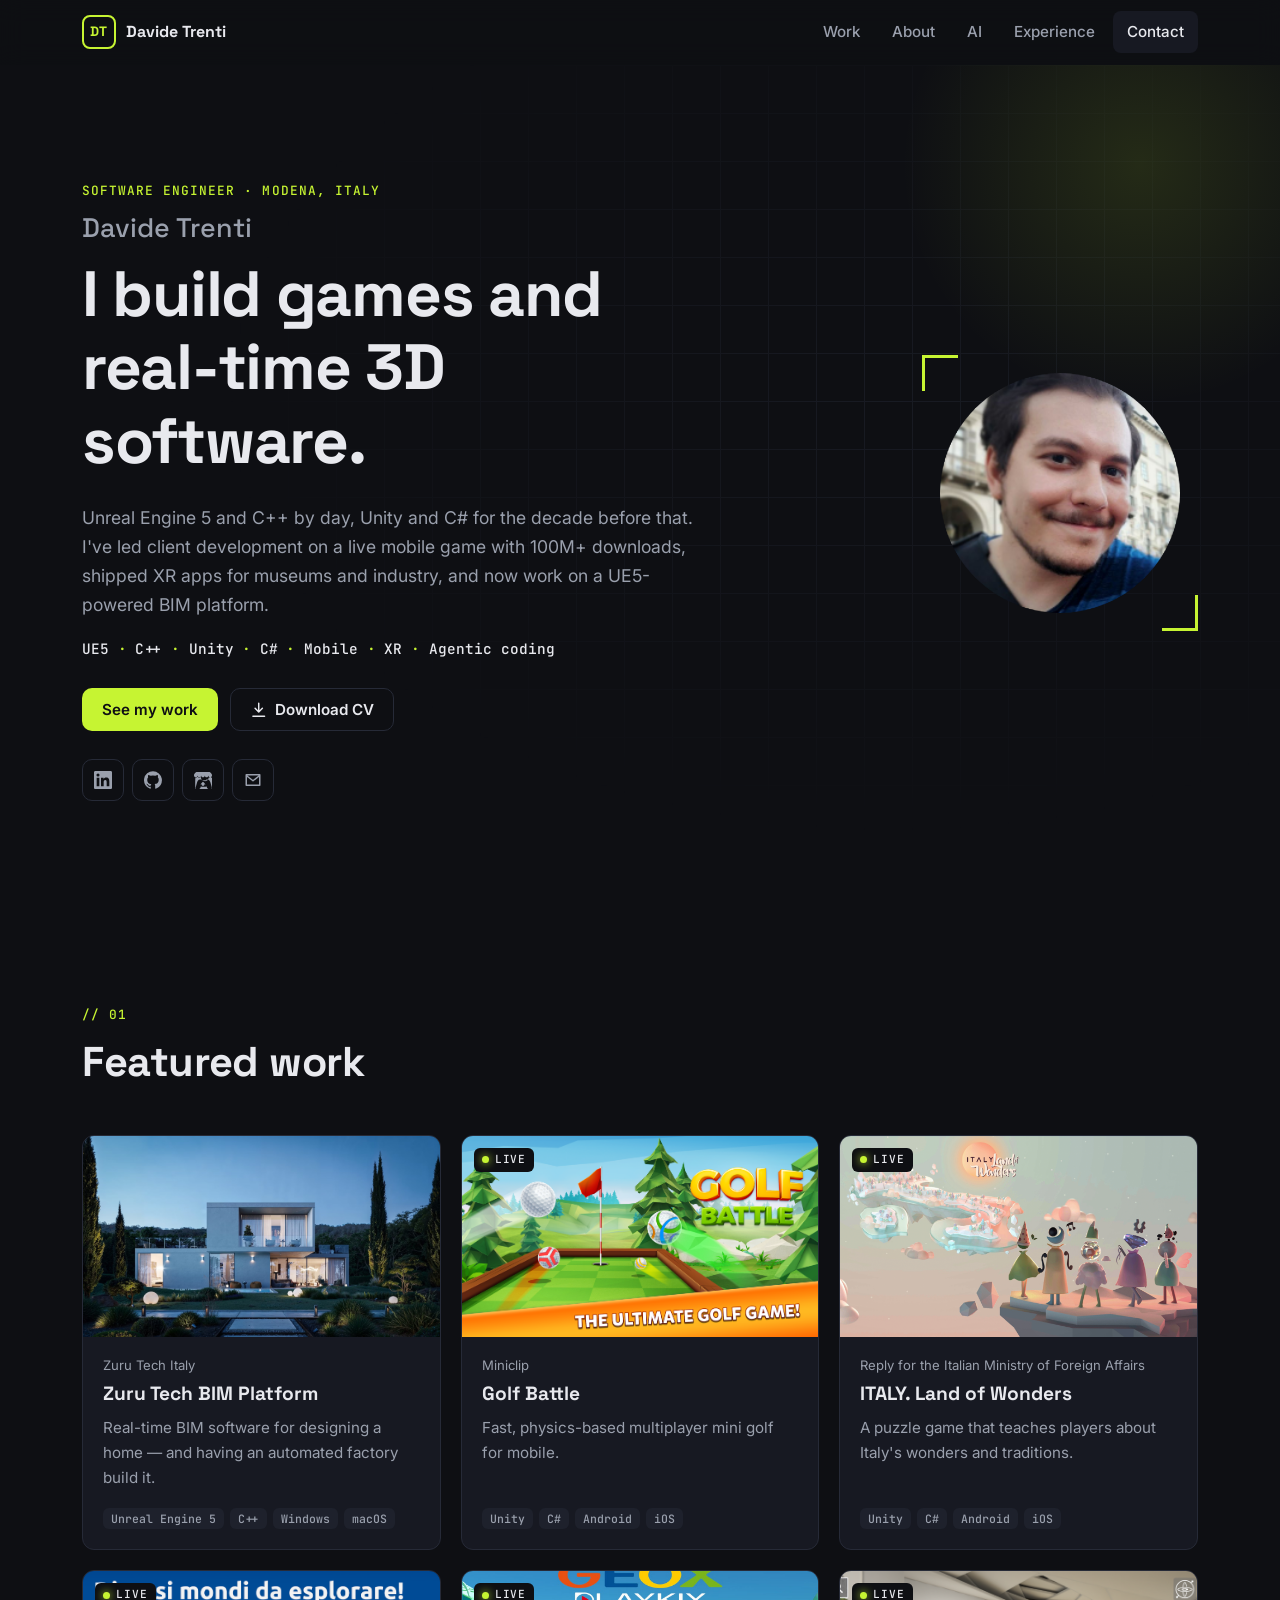
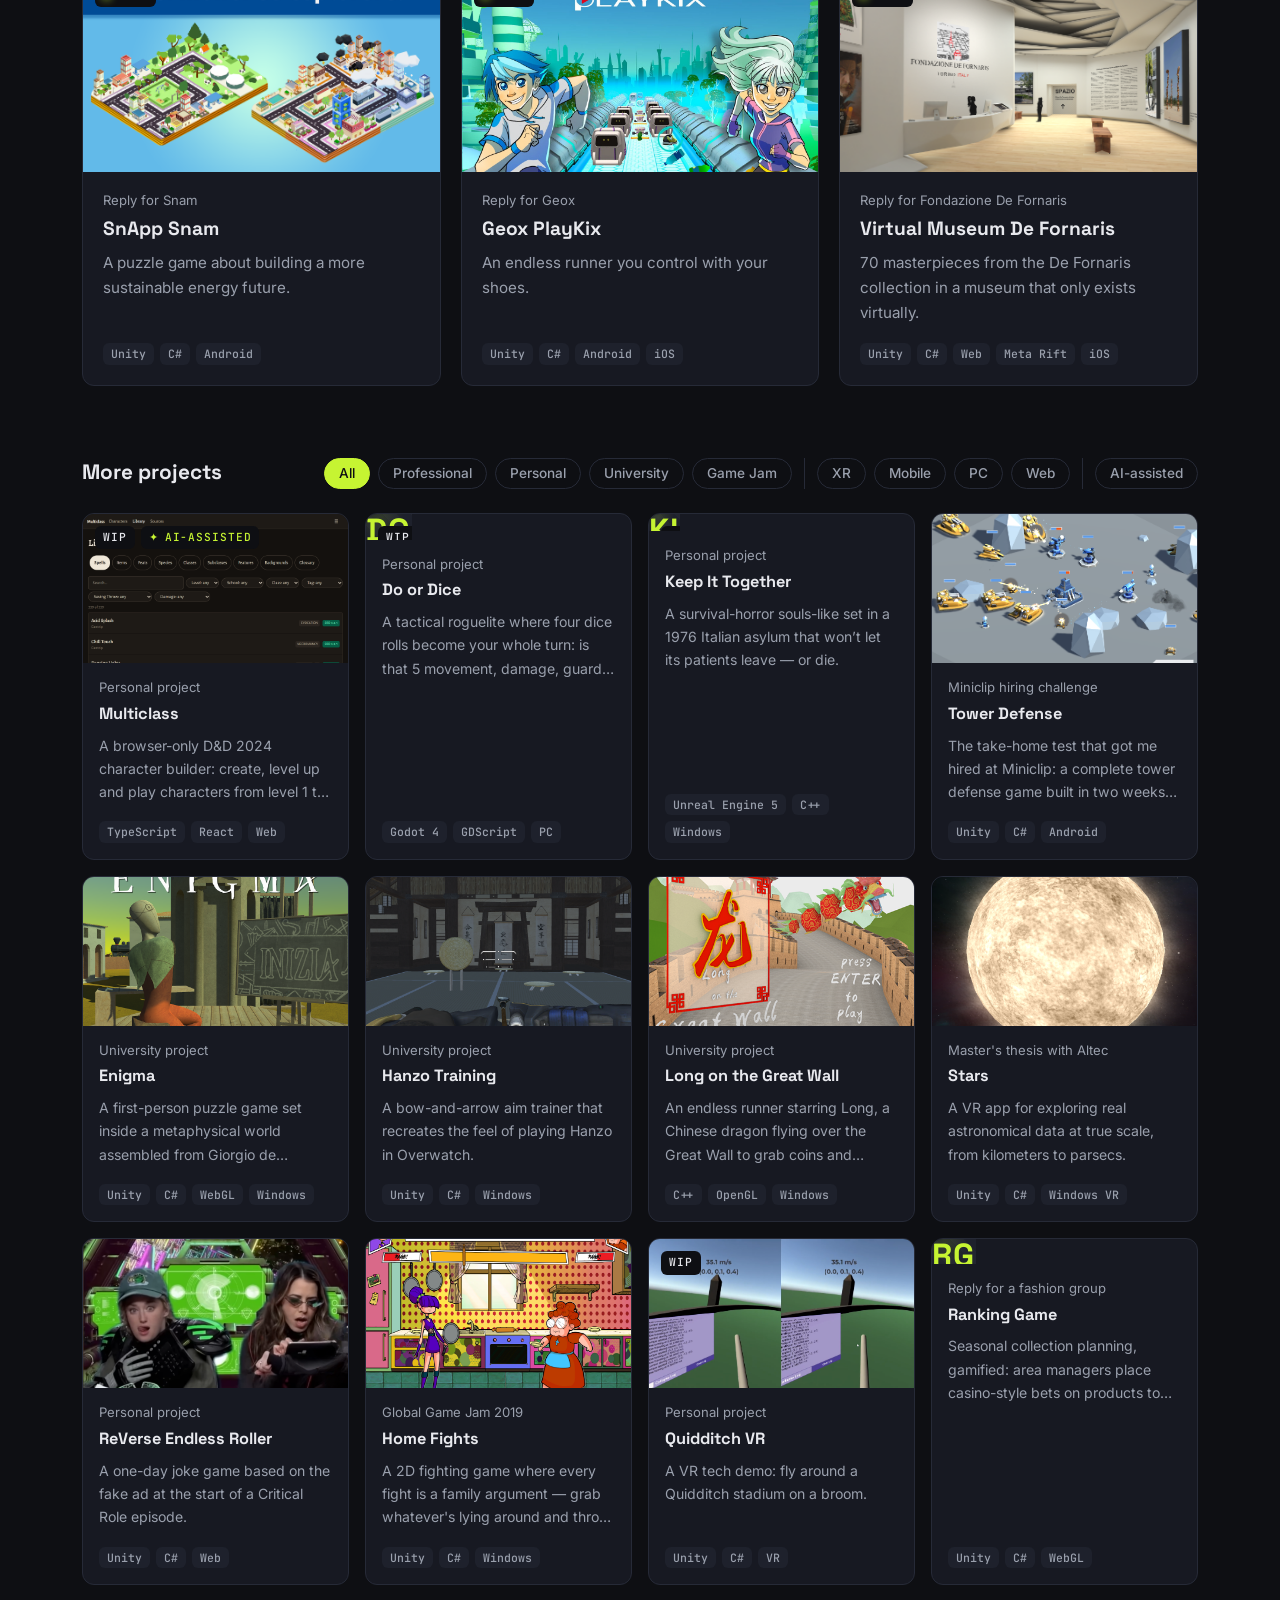
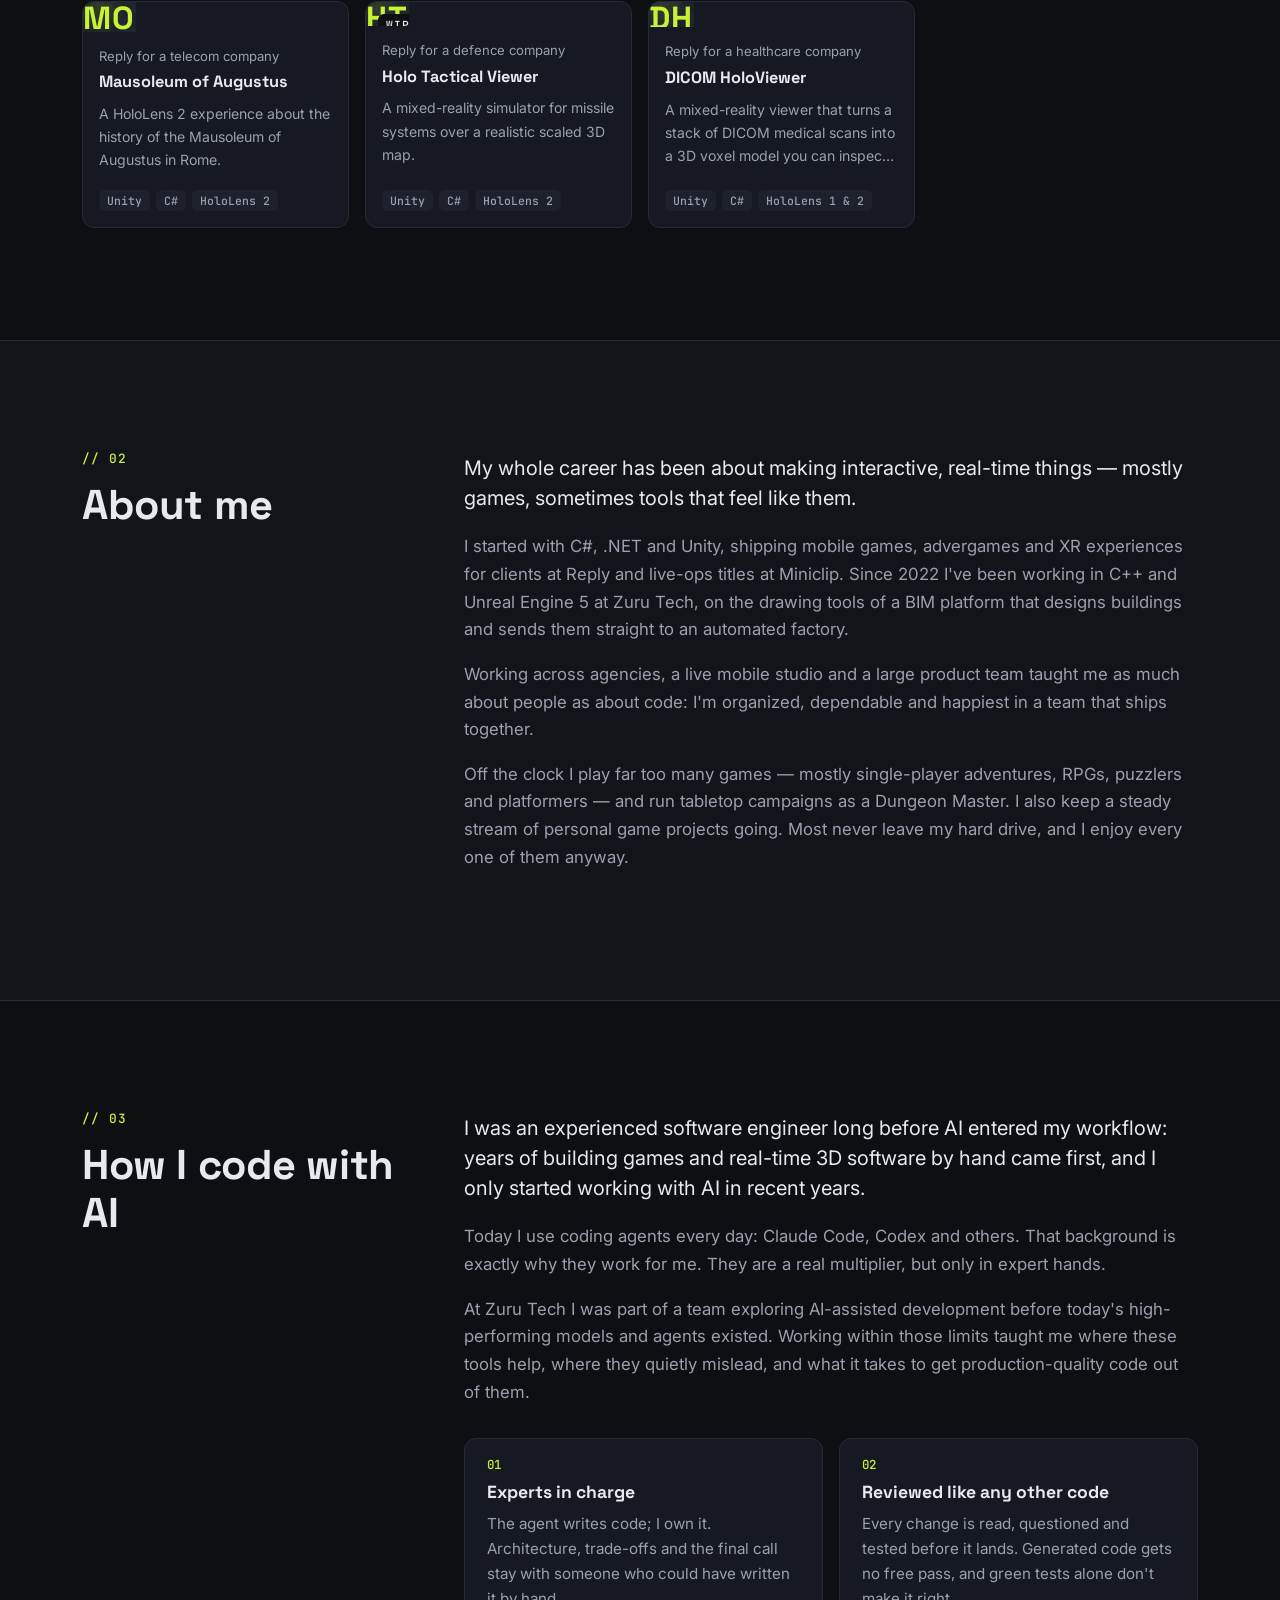
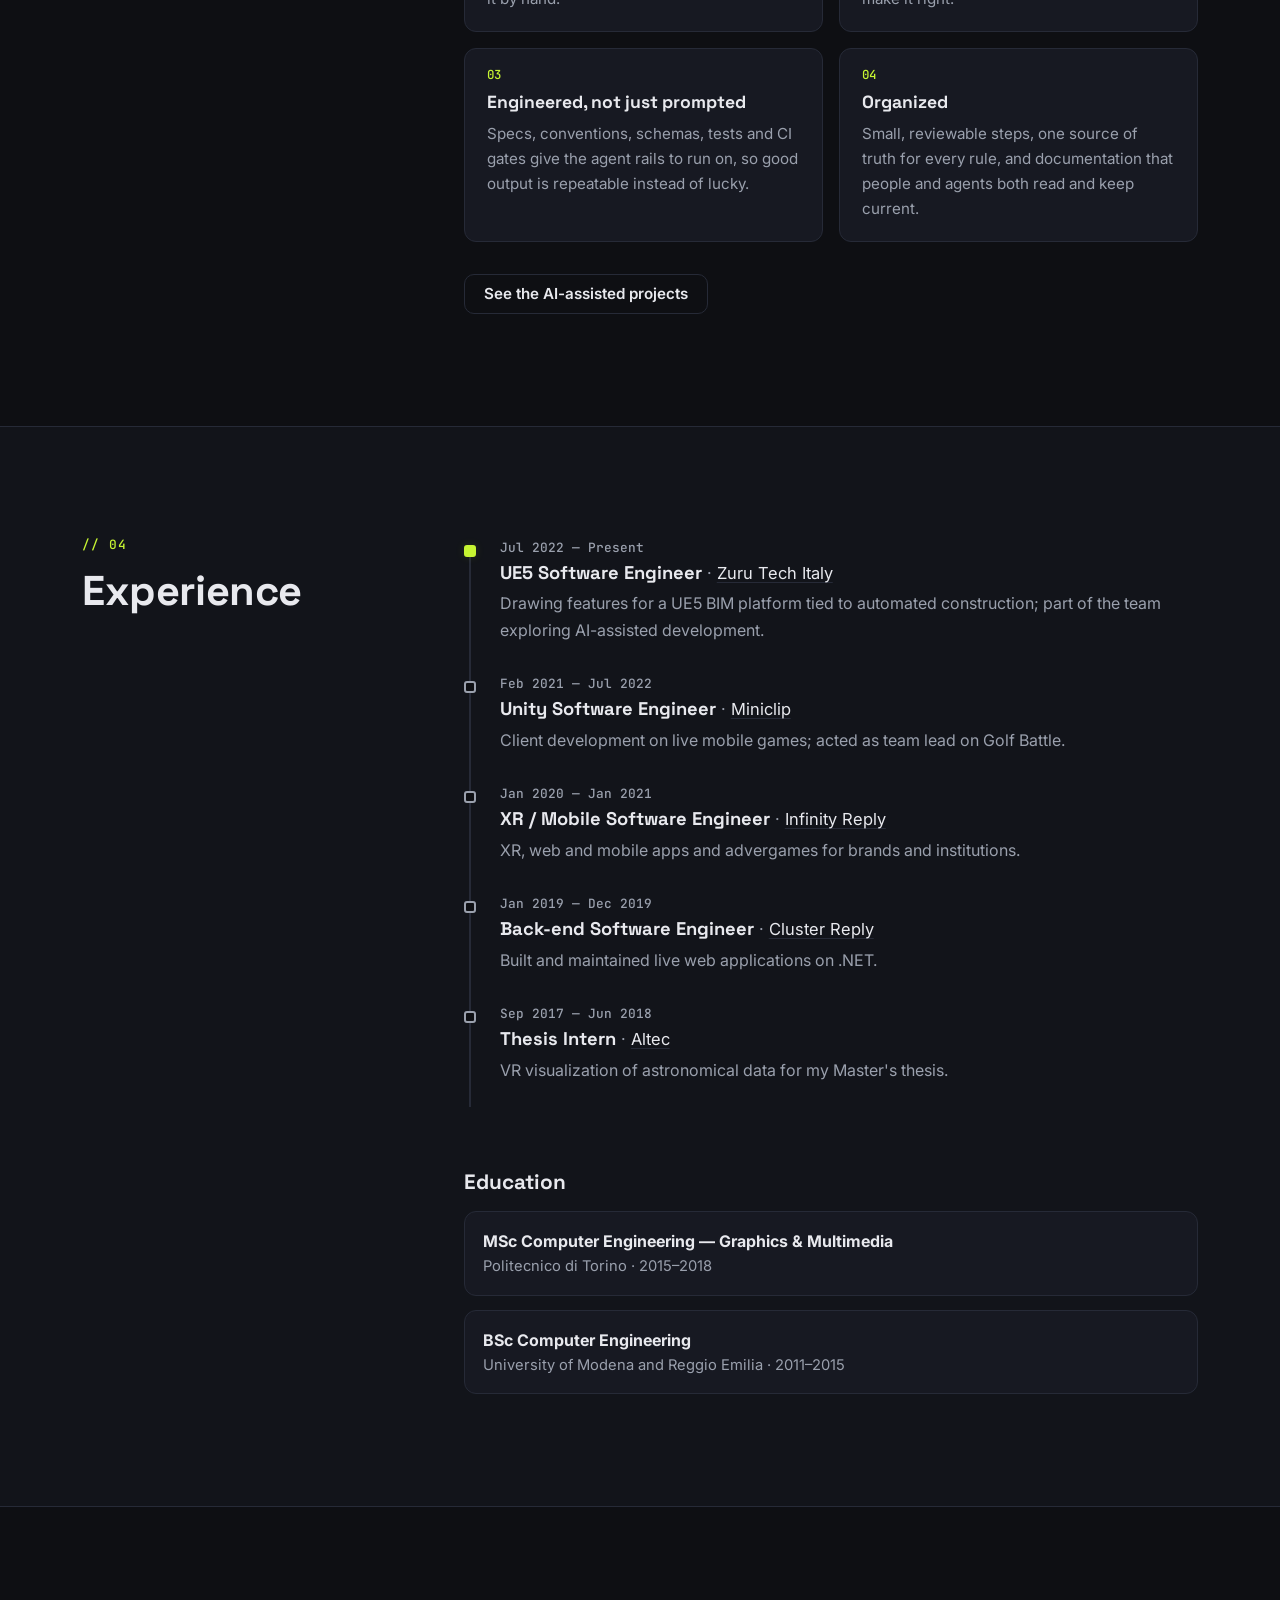
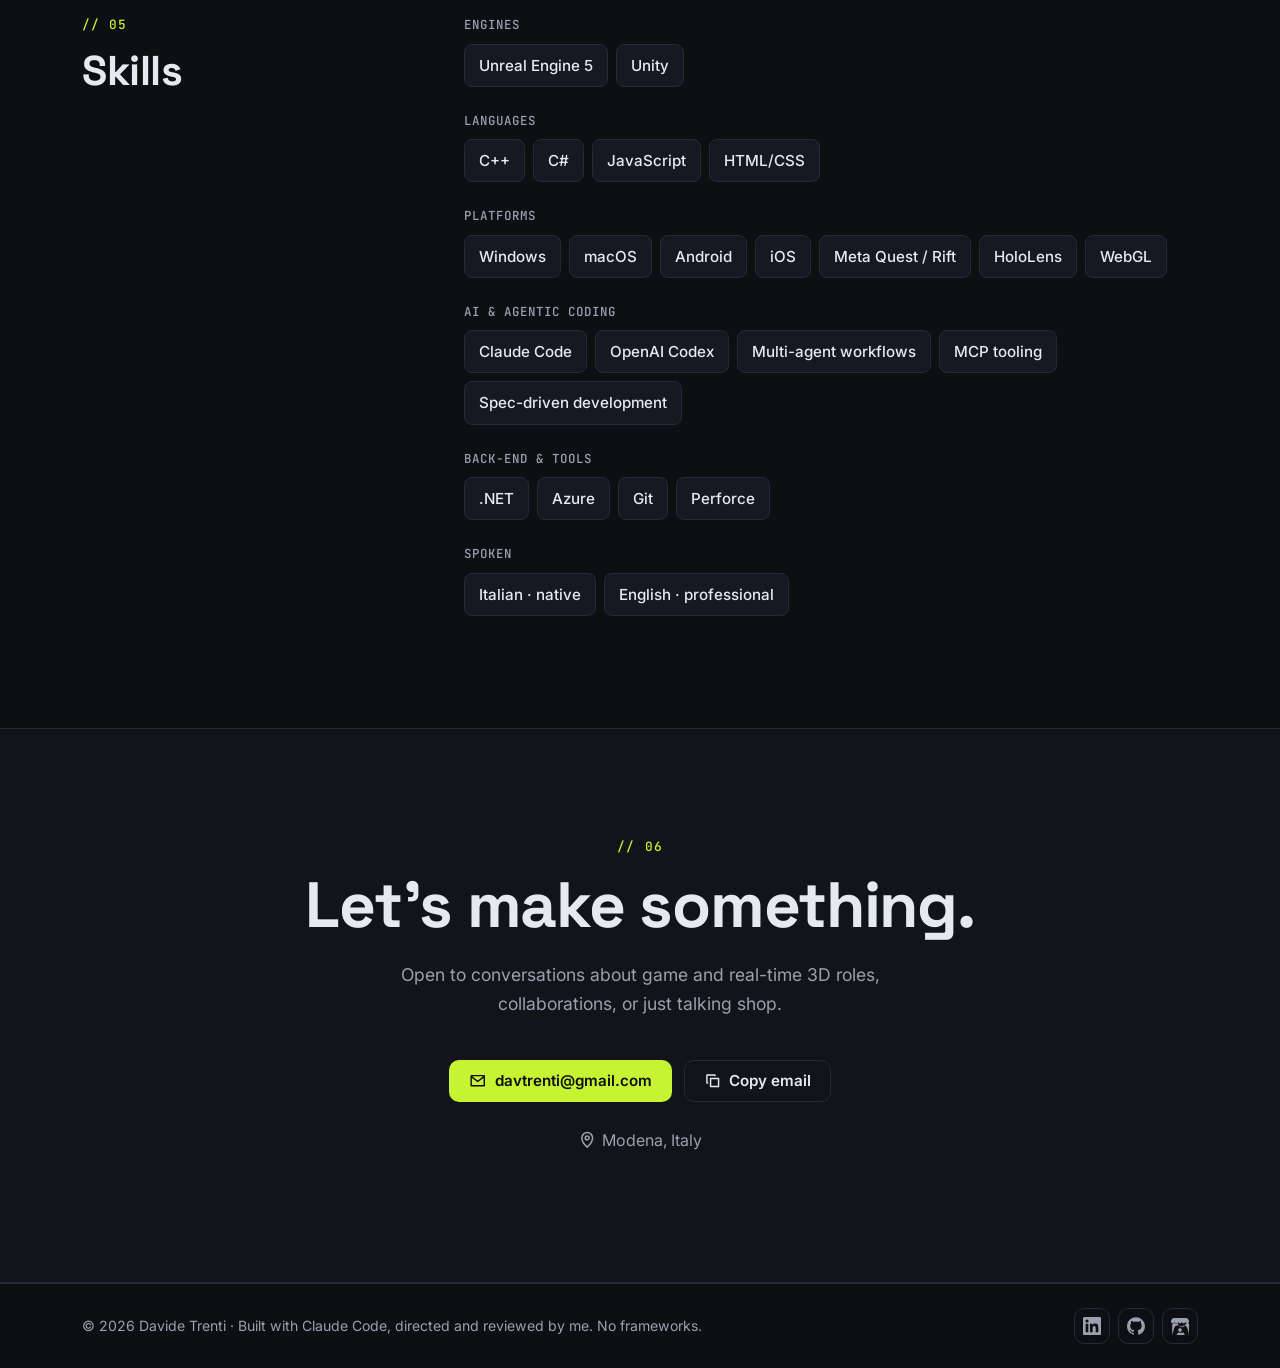
==== commit bfc96ba8: "Move portfolio to /portfolio and redirect the root there The user site now also hosts project sites " ====
--- a/index.html
+++ b/index.html
@@ -4,273 +4,31 @@
 <head>
     <meta charset="utf-8">
     <meta name="viewport" content="width=device-width, initial-scale=1">
-    <title>Davide Trenti — Game &amp; Real-time 3D Software Engineer</title>
-    <meta name="description" content="Software engineer building games and real-time 3D software with Unreal Engine 5, C++, Unity and C#, plus disciplined agentic coding. Mobile, XR and PC — from live-ops mobile games to UE5 BIM tools.">
-    <meta name="author" content="Davide Trenti">
+    <title>Davide Trenti</title>
+    <!-- The portfolio lives at /portfolio/; this page only forwards there -->
+    <meta http-equiv="refresh" content="0; url=portfolio/">
+    <link rel="canonical" href="https://thirtiez.github.io/portfolio/">
+    <link rel="icon" href="/favicon.ico">
     <meta name="theme-color" content="#0e0f13">
-    <link rel="canonical" href="https://thirties.github.io/">
-    <link rel="icon" href="favicon.ico">
 
-    <!-- Social preview -->
+    <!-- Link previews for the bare domain -->
     <meta property="og:type" content="website">
-    <meta property="og:url" content="https://thirties.github.io/">
+    <meta property="og:url" content="https://thirtiez.github.io/portfolio/">
     <meta property="og:title" content="Davide Trenti — Game & Real-time 3D Software Engineer">
     <meta property="og:description" content="UE5, C++, Unity and C#. Mobile games, XR apps, real-time 3D tools and agentic coding.">
-    <meta property="og:image" content="https://thirties.github.io/assets/images/og-image.png">
-    <meta property="og:image:width" content="1200">
-    <meta property="og:image:height" content="630">
-    <meta property="og:image:alt" content="Davide Trenti — I build games and real-time 3D software.">
+    <meta property="og:image" content="https://thirtiez.github.io/portfolio/assets/images/og-image.png">
     <meta name="twitter:card" content="summary_large_image">
 
-    <script type="application/ld+json">
-    {
-        "@context": "https://schema.org",
-        "@type": "Person",
-        "name": "Davide Trenti",
-        "jobTitle": "Software Engineer",
-        "url": "https://thirties.github.io/",
-        "image": "https://thirties.github.io/assets/images/profile.png",
-        "email": "mailto:davtrenti@gmail.com",
-        "address": { "@type": "PostalAddress", "addressLocality": "Modena", "addressCountry": "IT" },
-        "worksFor": { "@type": "Organization", "name": "Zuru Tech Italy" },
-        "sameAs": [
-            "https://www.linkedin.com/in/davide-trenti-202668138/",
-            "https://github.com/Thirtiez",
-            "https://thirties.itch.io/"
-        ]
-    }
-    </script>
-
-    <link rel="preconnect" href="https://fonts.googleapis.com">
-    <link rel="preconnect" href="https://fonts.gstatic.com" crossorigin>
-    <link rel="stylesheet" href="https://fonts.googleapis.com/css2?family=Inter:wght@400;500;600&family=JetBrains+Mono:wght@500&family=Space+Grotesk:wght@500;700&display=swap">
-    <link rel="stylesheet" href="assets/css/main.css">
+    <!-- Runs before the meta refresh and keeps any #fragment, e.g. #project-golf-battle -->
+    <script>location.replace('portfolio/' + location.hash);</script>
+    <style>
+        body { margin: 0; min-height: 100vh; display: grid; place-items: center; background: #0e0f13; color: #9aa0ad; font: 16px/1.5 system-ui, sans-serif; }
+        a { color: #c6f432; }
+    </style>
 </head>
 
 <body>
-    <!-- Icon sprite -->
-    <svg width="0" height="0" style="position:absolute" aria-hidden="true">
-        <symbol id="i-linkedin" viewBox="0 0 24 24"><path fill="currentColor" d="M20.45 20.45h-3.56v-5.57c0-1.33-.02-3.04-1.85-3.04-1.85 0-2.14 1.45-2.14 2.94v5.67H9.35V9h3.41v1.56h.05c.48-.9 1.64-1.85 3.37-1.85 3.6 0 4.27 2.37 4.27 5.46v6.28zM5.34 7.43a2.06 2.06 0 1 1 0-4.13 2.06 2.06 0 0 1 0 4.13zM7.12 20.45H3.56V9h3.56v11.45zM22.22 0H1.77C.79 0 0 .77 0 1.73v20.54C0 23.23.79 24 1.77 24h20.45c.98 0 1.78-.77 1.78-1.73V1.73C24 .77 23.2 0 22.22 0z"/></symbol>
-        <symbol id="i-github" viewBox="0 0 24 24"><path fill="currentColor" d="M12 .3a12 12 0 0 0-3.8 23.38c.6.12.83-.26.83-.57L9 21.07c-3.34.72-4.04-1.61-4.04-1.61-.55-1.39-1.34-1.76-1.34-1.76-1.08-.74.09-.73.09-.73 1.2.09 1.83 1.24 1.83 1.24 1.07 1.83 2.81 1.3 3.5 1 .1-.78.42-1.31.76-1.61-2.67-.3-5.47-1.33-5.47-5.93 0-1.31.47-2.38 1.24-3.22-.14-.3-.54-1.52.1-3.18 0 0 1-.32 3.3 1.23a11.5 11.5 0 0 1 6 0c2.28-1.55 3.29-1.23 3.29-1.23.64 1.66.24 2.88.12 3.18a4.65 4.65 0 0 1 1.23 3.22c0 4.61-2.8 5.63-5.48 5.92.42.36.81 1.1.81 2.22l-.01 3.29c0 .31.2.69.82.57A12 12 0 0 0 12 .3"/></symbol>
-        <symbol id="i-itch" viewBox="0 0 24 24"><path fill="currentColor" d="M3.13 1.34C2.08 1.97.02 4.33 0 4.95v1.03c0 1.3 1.22 2.45 2.33 2.45 1.33 0 2.44-1.1 2.44-2.42 0 1.32 1.07 2.42 2.4 2.42s2.36-1.1 2.36-2.42c0 1.32 1.13 2.42 2.46 2.42h.02c1.33 0 2.46-1.1 2.46-2.42 0 1.32 1.03 2.42 2.36 2.42s2.4-1.1 2.4-2.42c0 1.32 1.11 2.42 2.44 2.42 1.11 0 2.33-1.15 2.33-2.45V4.95c-.02-.62-2.08-2.98-3.13-3.6-3.27-.12-5.54-.14-8.87-.14-3.33 0-7.87.05-8.87.14zm6.33 6.43a2.8 2.8 0 0 1-4.8 0 2.8 2.8 0 0 1-2.38 1.38c-.15 0-.3-.05-.43-.1-.17 1.88-.24 3.67-.27 4.98v.66c0 3.22-.32 10.42 1.42 12.2 2.7.63 7.67.92 12.66.92h.02c5 0 9.96-.3 12.66-.92 1.74-1.78 1.43-8.98 1.42-12.2v-.66c-.03-1.3-.1-3.1-.27-4.98-.13.05-.28.1-.43.1-1 0-1.86-.55-2.38-1.38a2.8 2.8 0 0 1-4.8 0 2.8 2.8 0 0 1-2.38 1.36h-.04A2.8 2.8 0 0 1 9.46 7.77zm-1.53 3.58c1.05 0 1.98 0 3.13 1.26a29.1 29.1 0 0 1 1.94-.12c.7 0 1.33.04 1.94.12 1.15-1.26 2.08-1.26 3.13-1.26.5 0 2.48 0 3.86 3.88l1.48 5.33c1.1 3.96-.35 4.06-2.16 4.06-2.68-.1-4.17-2.05-4.17-4a29.2 29.2 0 0 1-8.16 0c0 1.95-1.49 3.9-4.17 4-1.81 0-3.26-.1-2.16-4.06l1.48-5.33c1.38-3.88 3.36-3.88 3.86-3.88zM12 14.4s-2.85 2.62-3.36 3.55l1.86-.08v1.63c0 .07.75.05 1.5.01.75.04 1.5.06 1.5-.01v-1.63l1.86.08C14.85 17.02 12 14.4 12 14.4z"/></symbol>
-        <symbol id="i-mail" viewBox="0 0 24 24"><path fill="none" stroke="currentColor" stroke-width="2" stroke-linecap="round" stroke-linejoin="round" d="M3 5h18v14H3zM3 6l9 7 9-7"/></symbol>
-        <symbol id="i-download" viewBox="0 0 24 24"><path fill="none" stroke="currentColor" stroke-width="2" stroke-linecap="round" stroke-linejoin="round" d="M12 3v12m-5-5 5 5 5-5M4 21h16"/></symbol>
-        <symbol id="i-external" viewBox="0 0 24 24"><path fill="none" stroke="currentColor" stroke-width="2" stroke-linecap="round" stroke-linejoin="round" d="M14 4h6v6M20 4l-9 9M18 14v6H4V6h6"/></symbol>
-        <symbol id="i-copy" viewBox="0 0 24 24"><path fill="none" stroke="currentColor" stroke-width="2" stroke-linecap="round" stroke-linejoin="round" d="M9 9h11v11H9zM5 15H4V4h11v1"/></symbol>
-        <symbol id="i-pin" viewBox="0 0 24 24"><path fill="none" stroke="currentColor" stroke-width="2" stroke-linecap="round" stroke-linejoin="round" d="M12 21s-7-6.2-7-12a7 7 0 0 1 14 0c0 5.8-7 12-7 12zm0-9.5a2.5 2.5 0 1 0 0-5 2.5 2.5 0 0 0 0 5z"/></symbol>
-        <symbol id="i-close" viewBox="0 0 24 24"><path fill="none" stroke="currentColor" stroke-width="2" stroke-linecap="round" d="M6 6l12 12M18 6 6 18"/></symbol>
-        <symbol id="i-menu" viewBox="0 0 24 24"><path fill="none" stroke="currentColor" stroke-width="2" stroke-linecap="round" d="M4 7h16M4 12h16M4 17h16"/></symbol>
-    </svg>
-
-    <a class="skip-link" href="#main">Skip to content</a>
-
-    <header class="site-header">
-        <nav class="nav container" aria-label="Main">
-            <a class="brand" href="#top" aria-label="Davide Trenti, back to top"><span class="brand-mark">DT</span><span class="brand-name">Davide Trenti</span></a>
-            <button class="nav-toggle" type="button" aria-expanded="false" aria-controls="nav-links" aria-label="Open menu">
-                <svg class="icon"><use href="#i-menu"/></svg>
-            </button>
-            <ul class="nav-links" id="nav-links">
-                <li><a href="#work">Work</a></li>
-                <li><a href="#about">About</a></li>
-                <li><a href="#ai">AI</a></li>
-                <li><a href="#experience">Experience</a></li>
-                <li><a class="nav-cta" href="#contact">Contact</a></li>
-            </ul>
-        </nav>
-    </header>
-
-    <main id="main">
-        <!-- Hero -->
-        <section class="hero" id="top">
-            <div class="container hero-inner">
-                <div class="hero-text">
-                    <p class="eyebrow">Software engineer · Modena, Italy</p>
-                    <h1 class="hero-title"><span class="hero-name">Davide Trenti</span>I build games and real-time 3D software.</h1>
-                    <p class="hero-sub">Unreal Engine 5 and C++ by day, Unity and C# for the decade before that. I've led client development on a live mobile game with 100M+ downloads, shipped XR apps for museums and industry, and now work on a UE5-powered BIM platform.</p>
-                    <ul class="tech-line" aria-label="Main technologies"><li>UE5</li><li>C++</li><li>Unity</li><li>C#</li><li>Mobile</li><li>XR</li><li>Agentic coding</li></ul>
-                    <div class="hero-actions">
-                        <a class="btn btn-primary" href="#work">See my work</a>
-                        <a class="btn btn-ghost" href="assets/cv/Davide_Trenti_CV.pdf" download><svg class="icon"><use href="#i-download"/></svg>Download CV</a>
-                    </div>
-                    <ul class="socials" aria-label="Profiles">
-                        <li><a href="https://www.linkedin.com/in/davide-trenti-202668138/" target="_blank" rel="noopener" aria-label="LinkedIn"><svg class="icon"><use href="#i-linkedin"/></svg></a></li>
-                        <li><a href="https://github.com/Thirtiez" target="_blank" rel="noopener" aria-label="GitHub"><svg class="icon"><use href="#i-github"/></svg></a></li>
-                        <li><a href="https://thirties.itch.io/" target="_blank" rel="noopener" aria-label="itch.io"><svg class="icon"><use href="#i-itch"/></svg></a></li>
-                        <li><a href="mailto:davtrenti@gmail.com" aria-label="Email"><svg class="icon"><use href="#i-mail"/></svg></a></li>
-                    </ul>
-                </div>
-                <div class="hero-photo">
-                    <img src="assets/images/profile.png" alt="Portrait of Davide Trenti" width="200" height="200">
-                </div>
-            </div>
-        </section>
-
-        <!-- Work -->
-        <section class="section" id="work" aria-labelledby="work-title">
-            <div class="container">
-                <p class="section-label">// 01</p>
-                <h2 class="section-title" id="work-title">Featured work</h2>
-                <div class="grid grid-featured" id="featured-grid"></div>
-
-                <div class="more-head">
-                    <h3 class="subsection-title">More projects</h3>
-                    <div class="filters" role="group" aria-label="Filter projects" id="filters"></div>
-                </div>
-                <div class="grid grid-more" id="more-grid" aria-live="polite"></div>
-                <noscript><p>Project list needs JavaScript. You can also find my work on <a href="https://github.com/Thirtiez">GitHub</a> and <a href="https://www.linkedin.com/in/davide-trenti-202668138/">LinkedIn</a>.</p></noscript>
-            </div>
-        </section>
-
-        <!-- About -->
-        <section class="section section-alt" id="about" aria-labelledby="about-title">
-            <div class="container two-col">
-                <div>
-                    <p class="section-label">// 02</p>
-                    <h2 class="section-title" id="about-title">About me</h2>
-                </div>
-                <div class="prose">
-                    <p>My whole career has been about making interactive, real-time things — mostly games, sometimes tools that feel like them.</p>
-                    <p>I started with C#, .NET and Unity, shipping mobile games, advergames and XR experiences for clients at Reply and live-ops titles at Miniclip. Since 2022 I've been working in C++ and Unreal Engine 5 at Zuru Tech, on the drawing tools of a BIM platform that designs buildings and sends them straight to an automated factory.</p>
-                    <p>Working across agencies, a live mobile studio and a large product team taught me as much about people as about code: I'm organized, dependable and happiest in a team that ships together.</p>
-                    <p>Off the clock I play far too many games — mostly single-player adventures, RPGs, puzzlers and platformers — and run tabletop campaigns as a Dungeon Master. I also keep a steady stream of personal game projects going. Most never leave my hard drive, and I enjoy every one of them anyway.</p>
-                </div>
-            </div>
-        </section>
-
-        <!-- AI -->
-        <section class="section" id="ai" aria-labelledby="ai-title">
-            <div class="container two-col">
-                <div>
-                    <p class="section-label">// 03</p>
-                    <h2 class="section-title" id="ai-title">How I code with AI</h2>
-                </div>
-                <div>
-                    <div class="prose">
-                        <p>I was an experienced software engineer long before AI entered my workflow: years of building games and real-time 3D software by hand came first, and I only started working with AI in recent years.</p>
-                        <p>Today I use coding agents every day: Claude Code, Codex and others. That background is exactly why they work for me. They are a real multiplier, but only in expert hands.</p>
-                        <p>At Zuru Tech I was part of a team exploring AI-assisted development before today's high-performing models and agents existed. Working within those limits taught me where these tools help, where they quietly mislead, and what it takes to get production-quality code out of them.</p>
-                    </div>
-                    <ol class="principles">
-                        <li>
-                            <h3>Experts in charge</h3>
-                            <p>The agent writes code; I own it. Architecture, trade-offs and the final call stay with someone who could have written it by hand.</p>
-                        </li>
-                        <li>
-                            <h3>Reviewed like any other code</h3>
-                            <p>Every change is read, questioned and tested before it lands. Generated code gets no free pass, and green tests alone don't make it right.</p>
-                        </li>
-                        <li>
-                            <h3>Engineered, not just prompted</h3>
-                            <p>Specs, conventions, schemas, tests and CI gates give the agent rails to run on, so good output is repeatable instead of lucky.</p>
-                        </li>
-                        <li>
-                            <h3>Organized</h3>
-                            <p>Small, reviewable steps, one source of truth for every rule, and documentation that people and agents both read and keep current.</p>
-                        </li>
-                    </ol>
-                    <a class="btn btn-ghost" href="#work" data-filter-link="ai">See the AI-assisted projects</a>
-                </div>
-            </div>
-        </section>
-
-        <!-- Experience -->
-        <section class="section section-alt" id="experience" aria-labelledby="exp-title">
-            <div class="container two-col">
-                <div>
-                    <p class="section-label">// 04</p>
-                    <h2 class="section-title" id="exp-title">Experience</h2>
-                </div>
-                <div>
-                    <ol class="timeline">
-                        <li>
-                            <p class="tl-date">Jul 2022 — Present</p>
-                            <h3 class="tl-role">UE5 Software Engineer <span>· <a href="https://www.zuru.tech/" target="_blank" rel="noopener">Zuru Tech Italy</a></span></h3>
-                            <p>Drawing features for a UE5 BIM platform tied to automated construction; part of the team exploring AI-assisted development.</p>
-                        </li>
-                        <li>
-                            <p class="tl-date">Feb 2021 — Jul 2022</p>
-                            <h3 class="tl-role">Unity Software Engineer <span>· <a href="https://www.miniclip.com/" target="_blank" rel="noopener">Miniclip</a></span></h3>
-                            <p>Client development on live mobile games; acted as team lead on Golf Battle.</p>
-                        </li>
-                        <li>
-                            <p class="tl-date">Jan 2020 — Jan 2021</p>
-                            <h3 class="tl-role">XR / Mobile Software Engineer <span>· <a href="https://www.reply.com/infinity-reply/en" target="_blank" rel="noopener">Infinity Reply</a></span></h3>
-                            <p>XR, web and mobile apps and advergames for brands and institutions.</p>
-                        </li>
-                        <li>
-                            <p class="tl-date">Jan 2019 — Dec 2019</p>
-                            <h3 class="tl-role">Back-end Software Engineer <span>· <a href="https://www.reply.com/cluster-reply-italy/it" target="_blank" rel="noopener">Cluster Reply</a></span></h3>
-                            <p>Built and maintained live web applications on .NET.</p>
-                        </li>
-                        <li>
-                            <p class="tl-date">Sep 2017 — Jun 2018</p>
-                            <h3 class="tl-role">Thesis Intern <span>· <a href="https://www.altecspace.it/en/" target="_blank" rel="noopener">Altec</a></span></h3>
-                            <p>VR visualization of astronomical data for my Master's thesis.</p>
-                        </li>
-                    </ol>
-
-                    <h3 class="subsection-title">Education</h3>
-                    <ul class="edu">
-                        <li><strong>MSc Computer Engineering — Graphics &amp; Multimedia</strong><span>Politecnico di Torino · 2015–2018</span></li>
-                        <li><strong>BSc Computer Engineering</strong><span>University of Modena and Reggio Emilia · 2011–2015</span></li>
-                    </ul>
-                </div>
-            </div>
-        </section>
-
-        <!-- Skills -->
-        <section class="section" id="skills" aria-labelledby="skills-title">
-            <div class="container two-col">
-                <div>
-                    <p class="section-label">// 05</p>
-                    <h2 class="section-title" id="skills-title">Skills</h2>
-                </div>
-                <dl class="skills">
-                    <div><dt>Engines</dt><dd><span>Unreal Engine 5</span><span>Unity</span></dd></div>
-                    <div><dt>Languages</dt><dd><span>C++</span><span>C#</span><span>JavaScript</span><span>HTML/CSS</span></dd></div>
-                    <div><dt>Platforms</dt><dd><span>Windows</span><span>macOS</span><span>Android</span><span>iOS</span><span>Meta Quest / Rift</span><span>HoloLens</span><span>WebGL</span></dd></div>
-                    <div><dt>AI &amp; agentic coding</dt><dd><span>Claude Code</span><span>OpenAI Codex</span><span>Multi-agent workflows</span><span>MCP tooling</span><span>Spec-driven development</span></dd></div>
-                    <div><dt>Back-end &amp; tools</dt><dd><span>.NET</span><span>Azure</span><span>Git</span><span>Perforce</span></dd></div>
-                    <div><dt>Spoken</dt><dd><span>Italian · native</span><span>English · professional</span></dd></div>
-                </dl>
-            </div>
-        </section>
-
-        <!-- Contact -->
-        <section class="section section-alt contact" id="contact" aria-labelledby="contact-title">
-            <div class="container contact-inner">
-                <p class="section-label">// 06</p>
-                <h2 class="contact-title" id="contact-title">Let's make something.</h2>
-                <p class="contact-text">Open to conversations about game and real-time 3D roles, collaborations, or just talking shop.</p>
-                <div class="contact-actions">
-                    <a class="btn btn-primary" href="mailto:davtrenti@gmail.com"><svg class="icon"><use href="#i-mail"/></svg>davtrenti@gmail.com</a>
-                    <button class="btn btn-ghost" type="button" id="copy-email" data-email="davtrenti@gmail.com"><svg class="icon"><use href="#i-copy"/></svg><span>Copy email</span></button>
-                </div>
-                <p class="contact-meta"><svg class="icon"><use href="#i-pin"/></svg>Modena, Italy</p>
-            </div>
-        </section>
-    </main>
-
-    <footer class="site-footer">
-        <div class="container footer-inner">
-            <p>© <span id="year">2026</span> Davide Trenti · Built with Claude Code, directed and reviewed by me. No frameworks.</p>
-            <ul class="socials socials-sm" aria-label="Profiles">
-                <li><a href="https://www.linkedin.com/in/davide-trenti-202668138/" target="_blank" rel="noopener" aria-label="LinkedIn"><svg class="icon"><use href="#i-linkedin"/></svg></a></li>
-                <li><a href="https://github.com/Thirtiez" target="_blank" rel="noopener" aria-label="GitHub"><svg class="icon"><use href="#i-github"/></svg></a></li>
-                <li><a href="https://thirties.itch.io/" target="_blank" rel="noopener" aria-label="itch.io"><svg class="icon"><use href="#i-itch"/></svg></a></li>
-            </ul>
-        </div>
-    </footer>
-
-    <!-- Project details -->
-    <dialog class="modal" id="project-modal" aria-labelledby="modal-title">
-        <button class="modal-close" type="button" aria-label="Close"><svg class="icon"><use href="#i-close"/></svg></button>
-        <div class="modal-body" id="modal-body"></div>
-    </dialog>
-
-    <script src="assets/js/projects.js"></script>
-    <script src="assets/js/main.js"></script>
+    <p>Moved to <a href="portfolio/">thirtiez.github.io/portfolio</a></p>
 </body>
 
 </html>
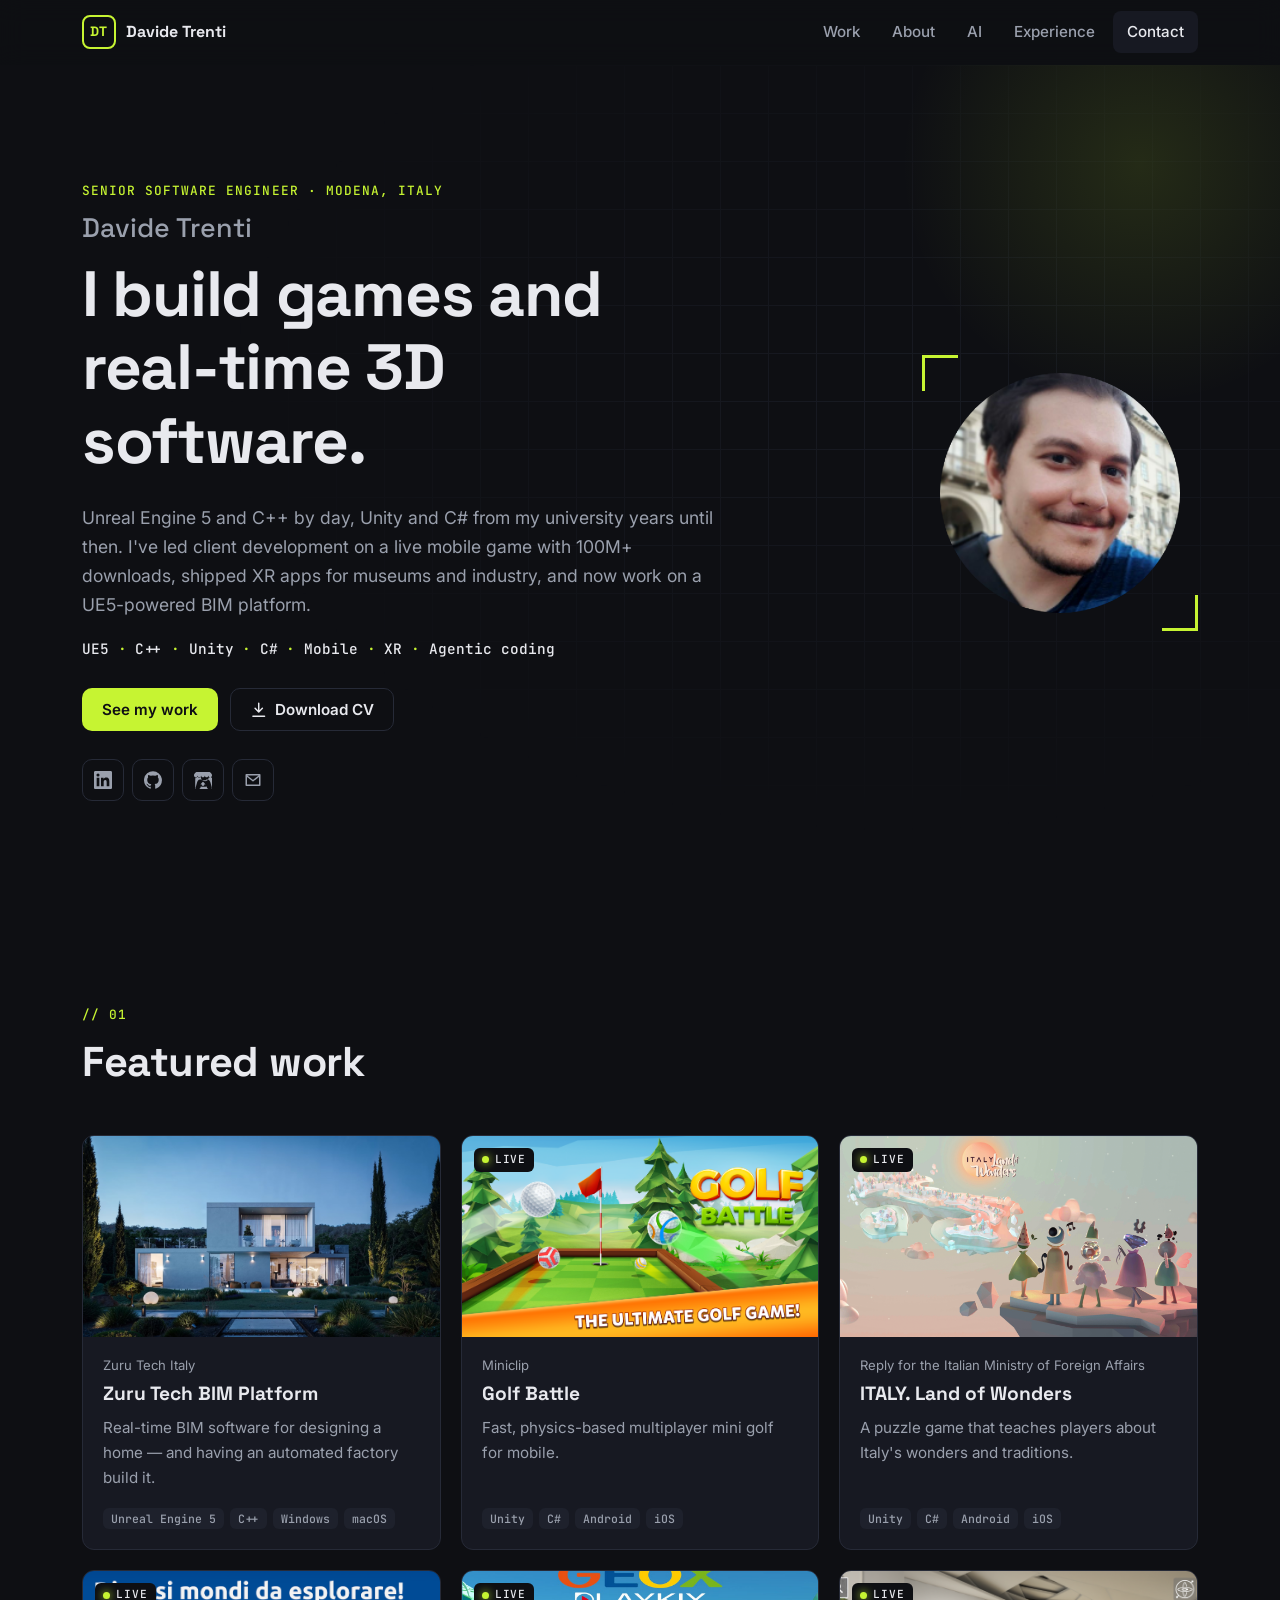
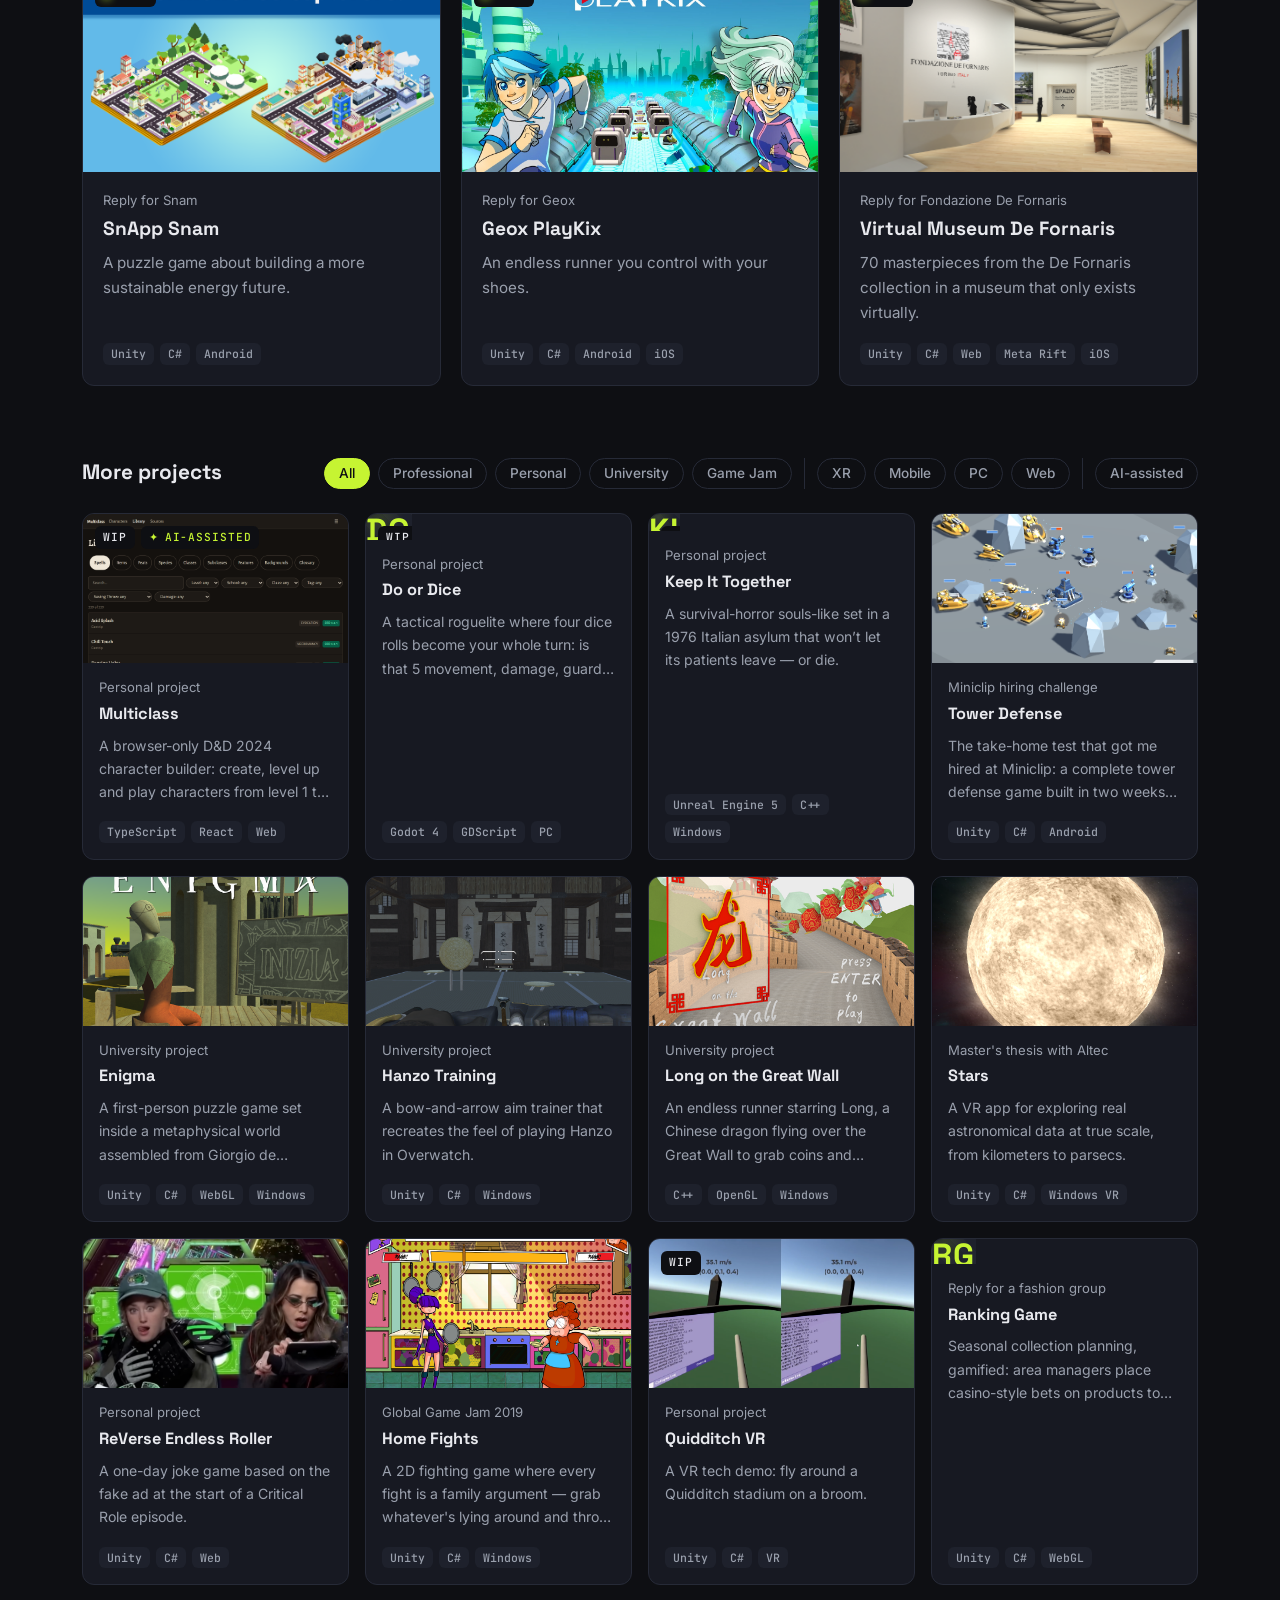
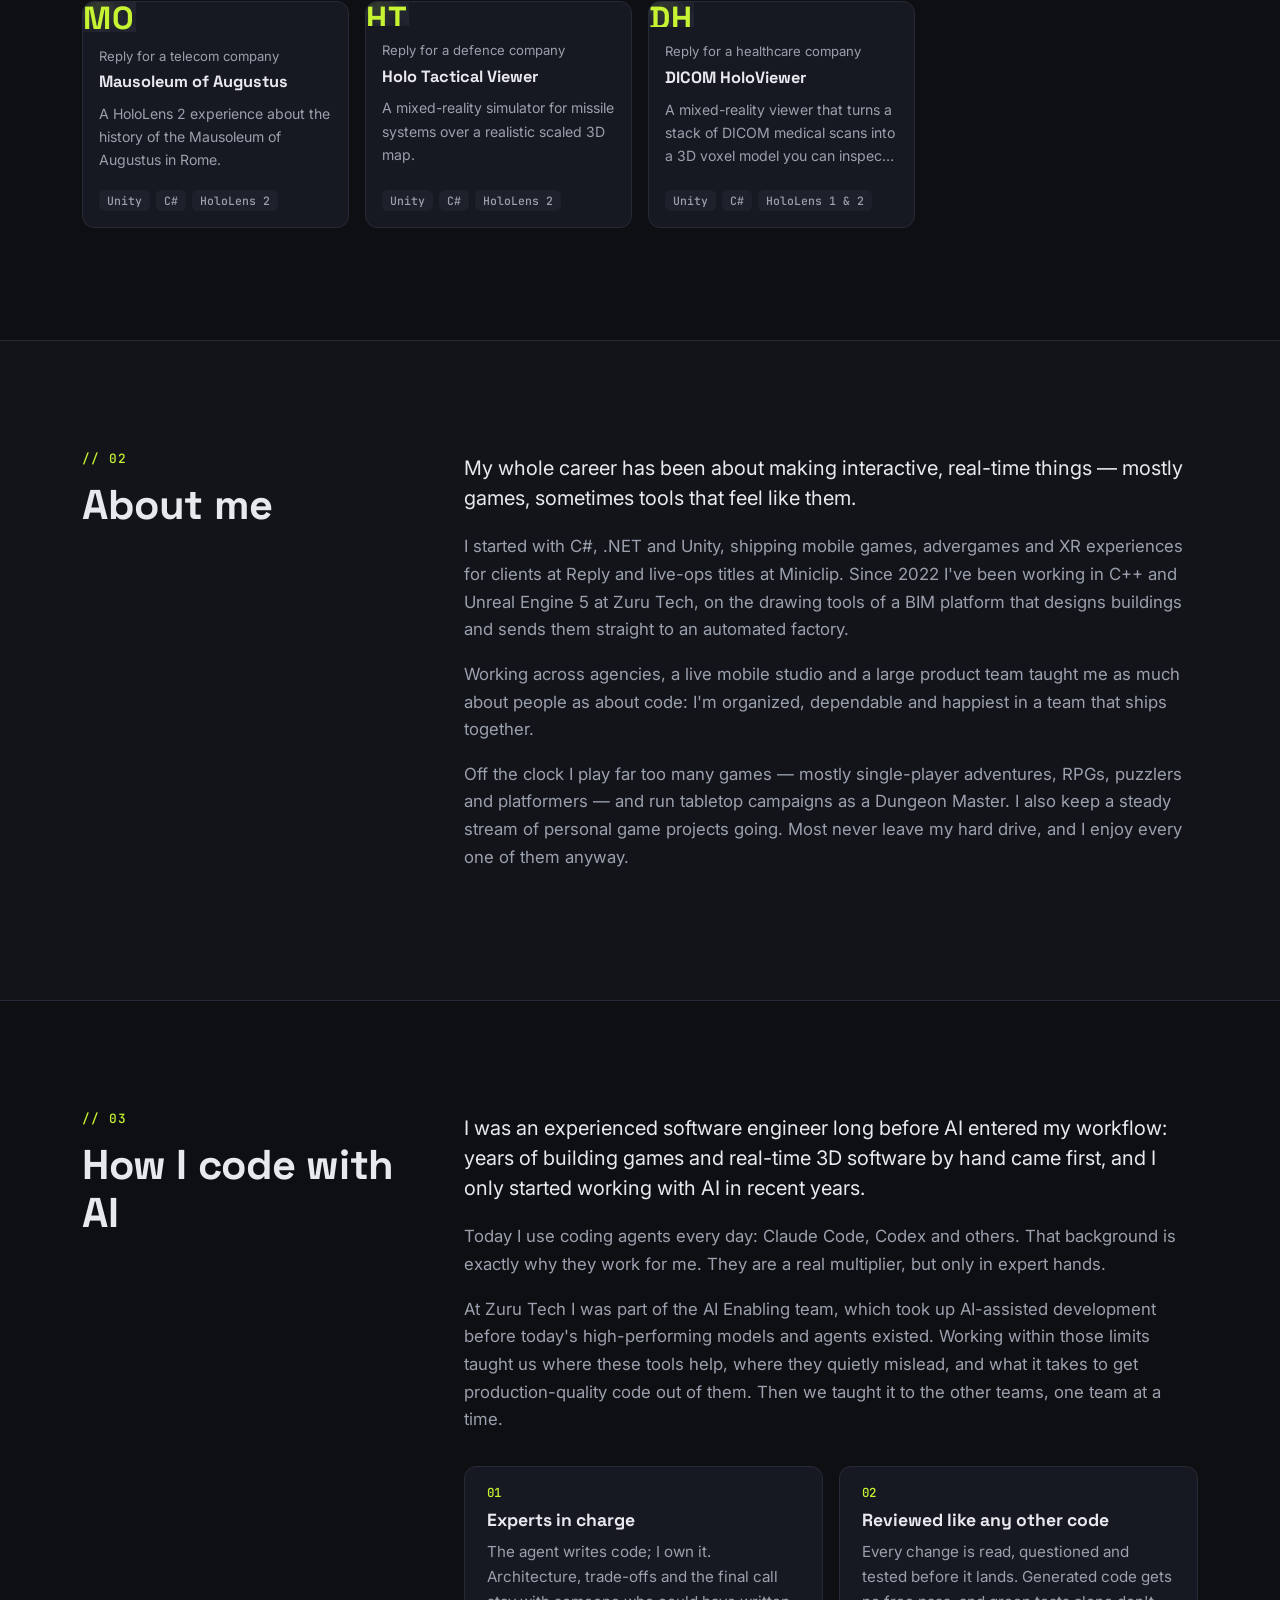
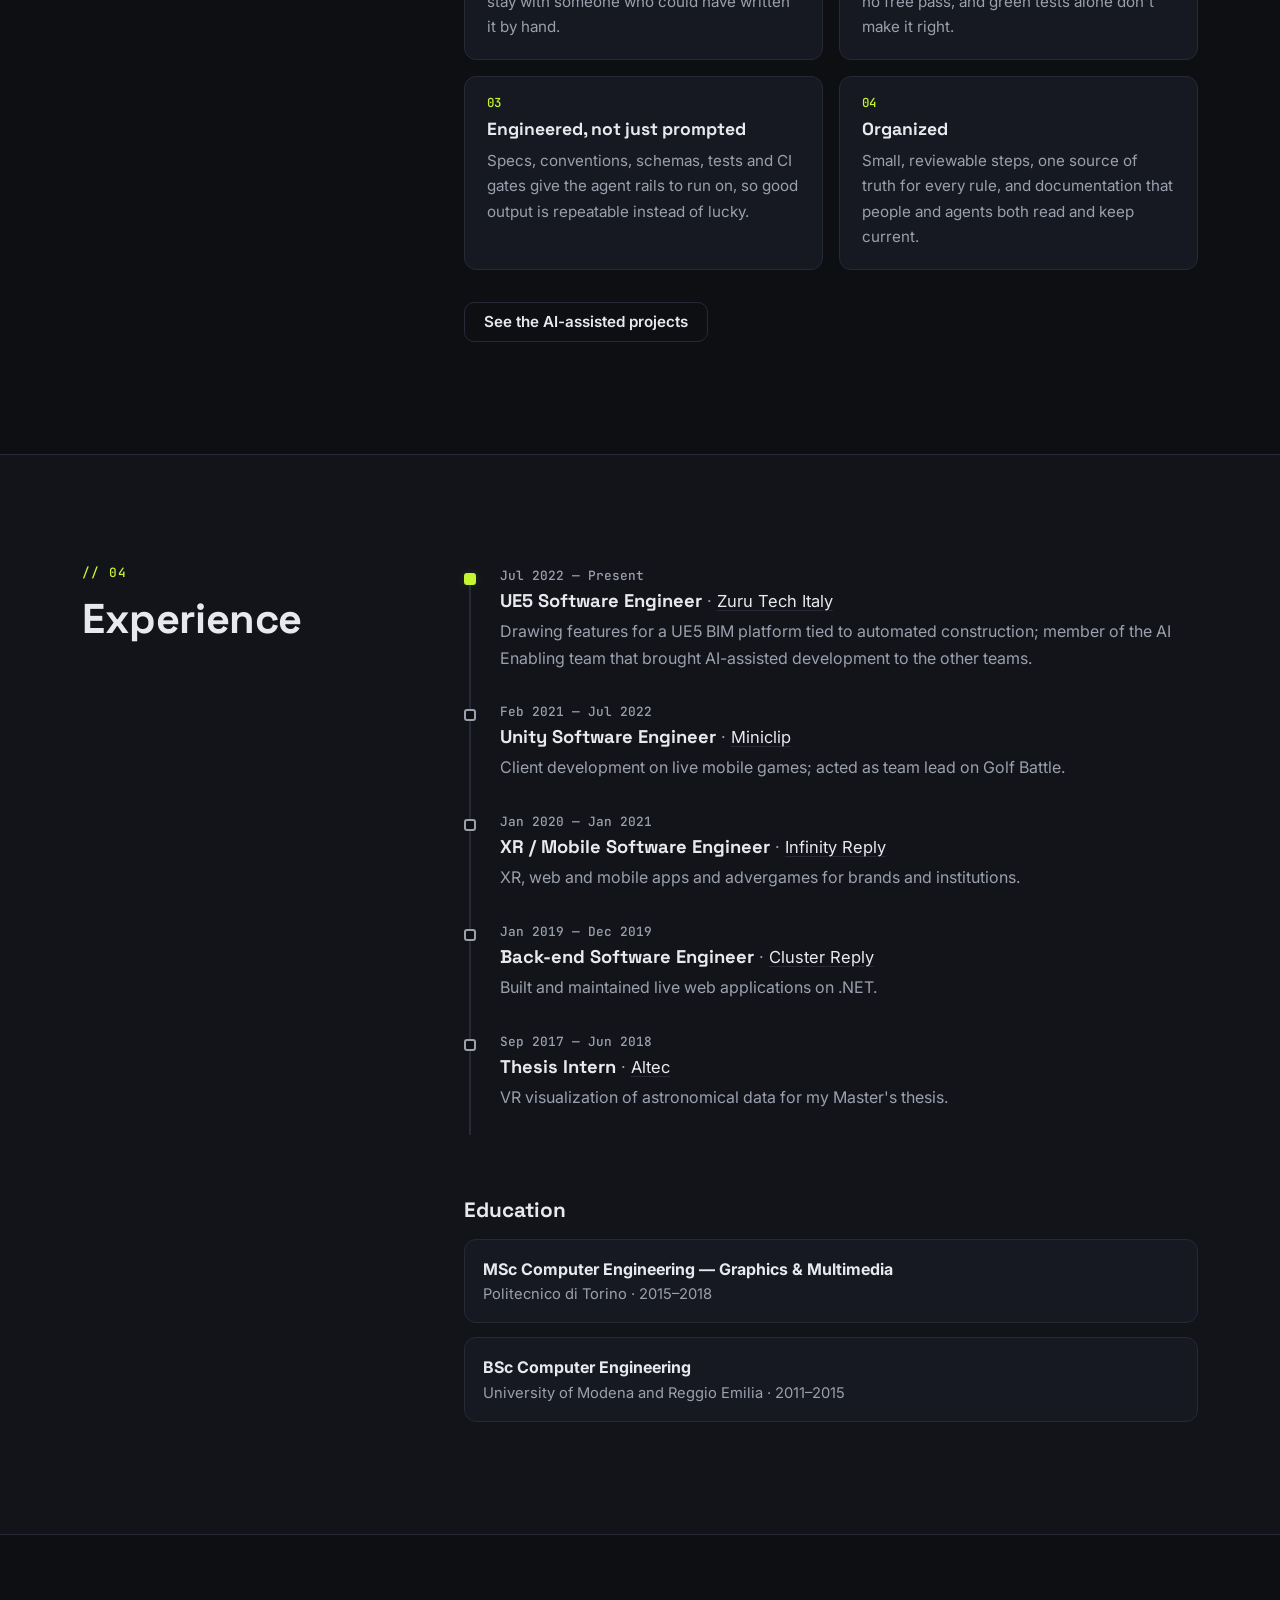
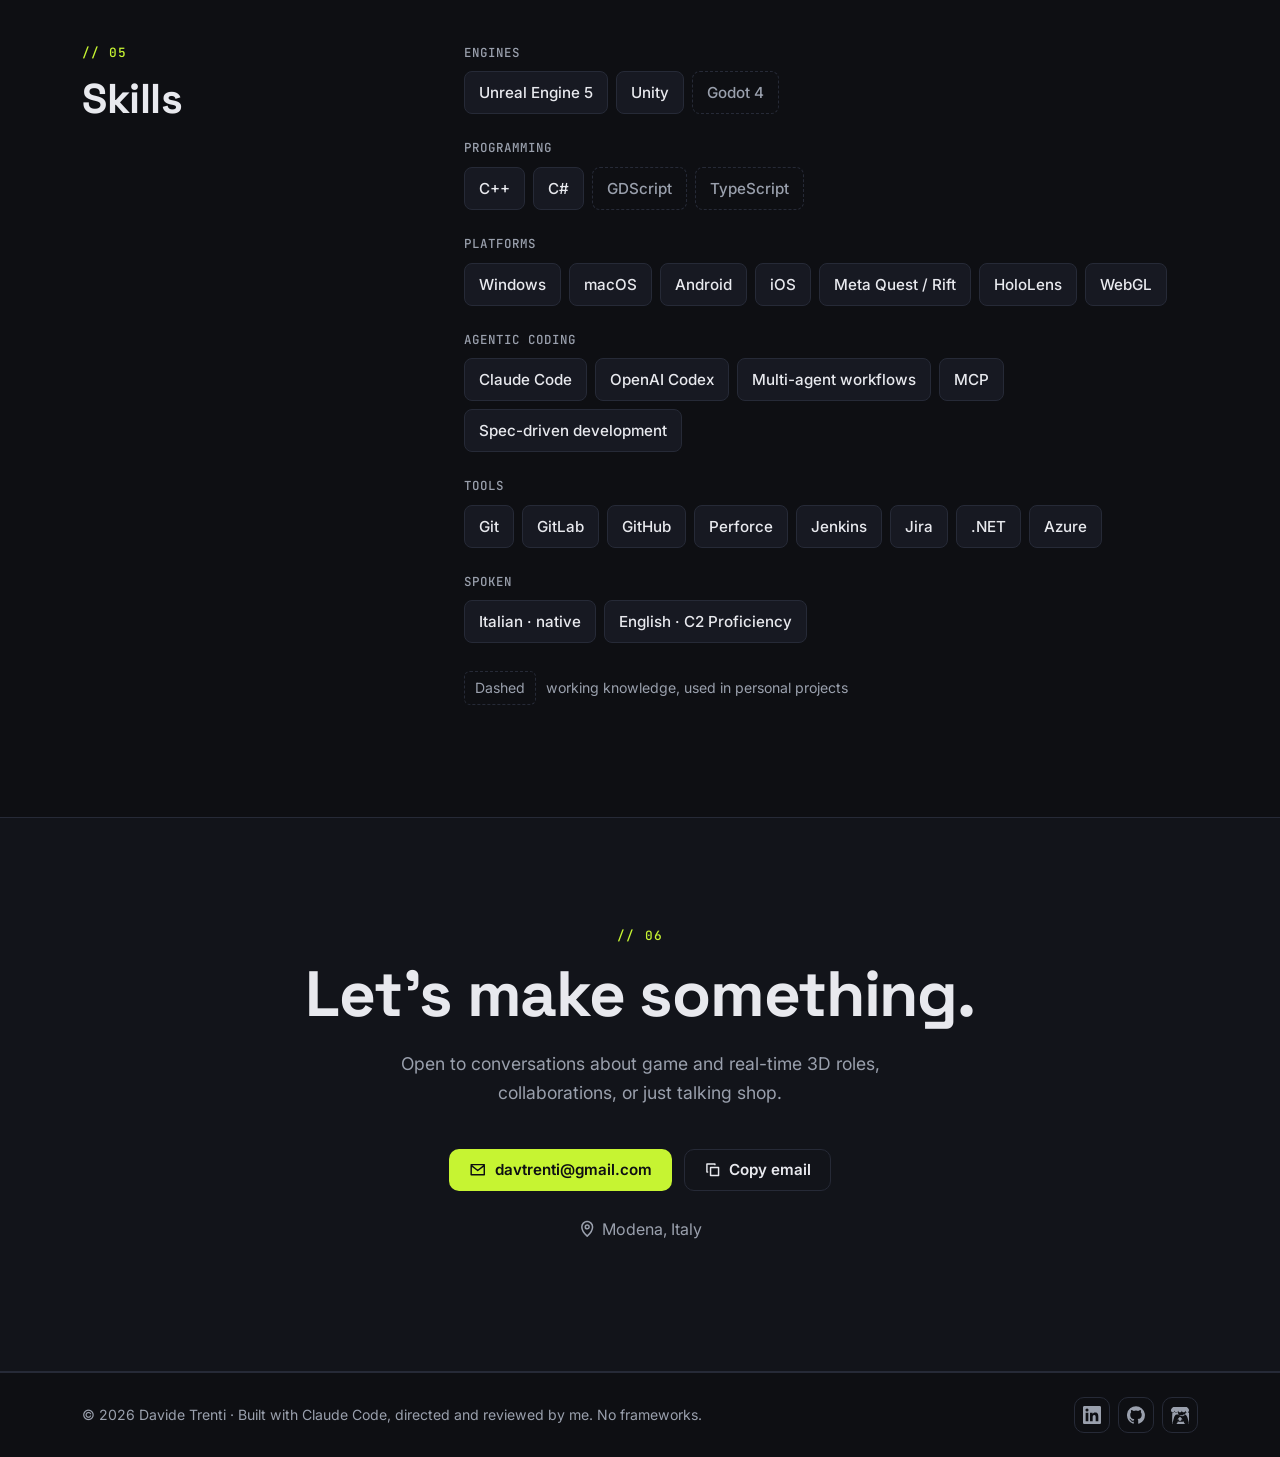
==== commit 7c88b191: "Add one-page CV and align it with the portfolio - New HTML/CSS CV at portfolio/cv/, printed to the P" ====
--- a/index.html
+++ b/index.html
@@ -14,7 +14,7 @@
     <!-- Link previews for the bare domain -->
     <meta property="og:type" content="website">
     <meta property="og:url" content="https://thirtiez.github.io/portfolio/">
-    <meta property="og:title" content="Davide Trenti — Game & Real-time 3D Software Engineer">
+    <meta property="og:title" content="Davide Trenti — Senior Software Engineer, Games & Real-time 3D">
     <meta property="og:description" content="UE5, C++, Unity and C#. Mobile games, XR apps, real-time 3D tools and agentic coding.">
     <meta property="og:image" content="https://thirtiez.github.io/portfolio/assets/images/og-image.png">
     <meta name="twitter:card" content="summary_large_image">
